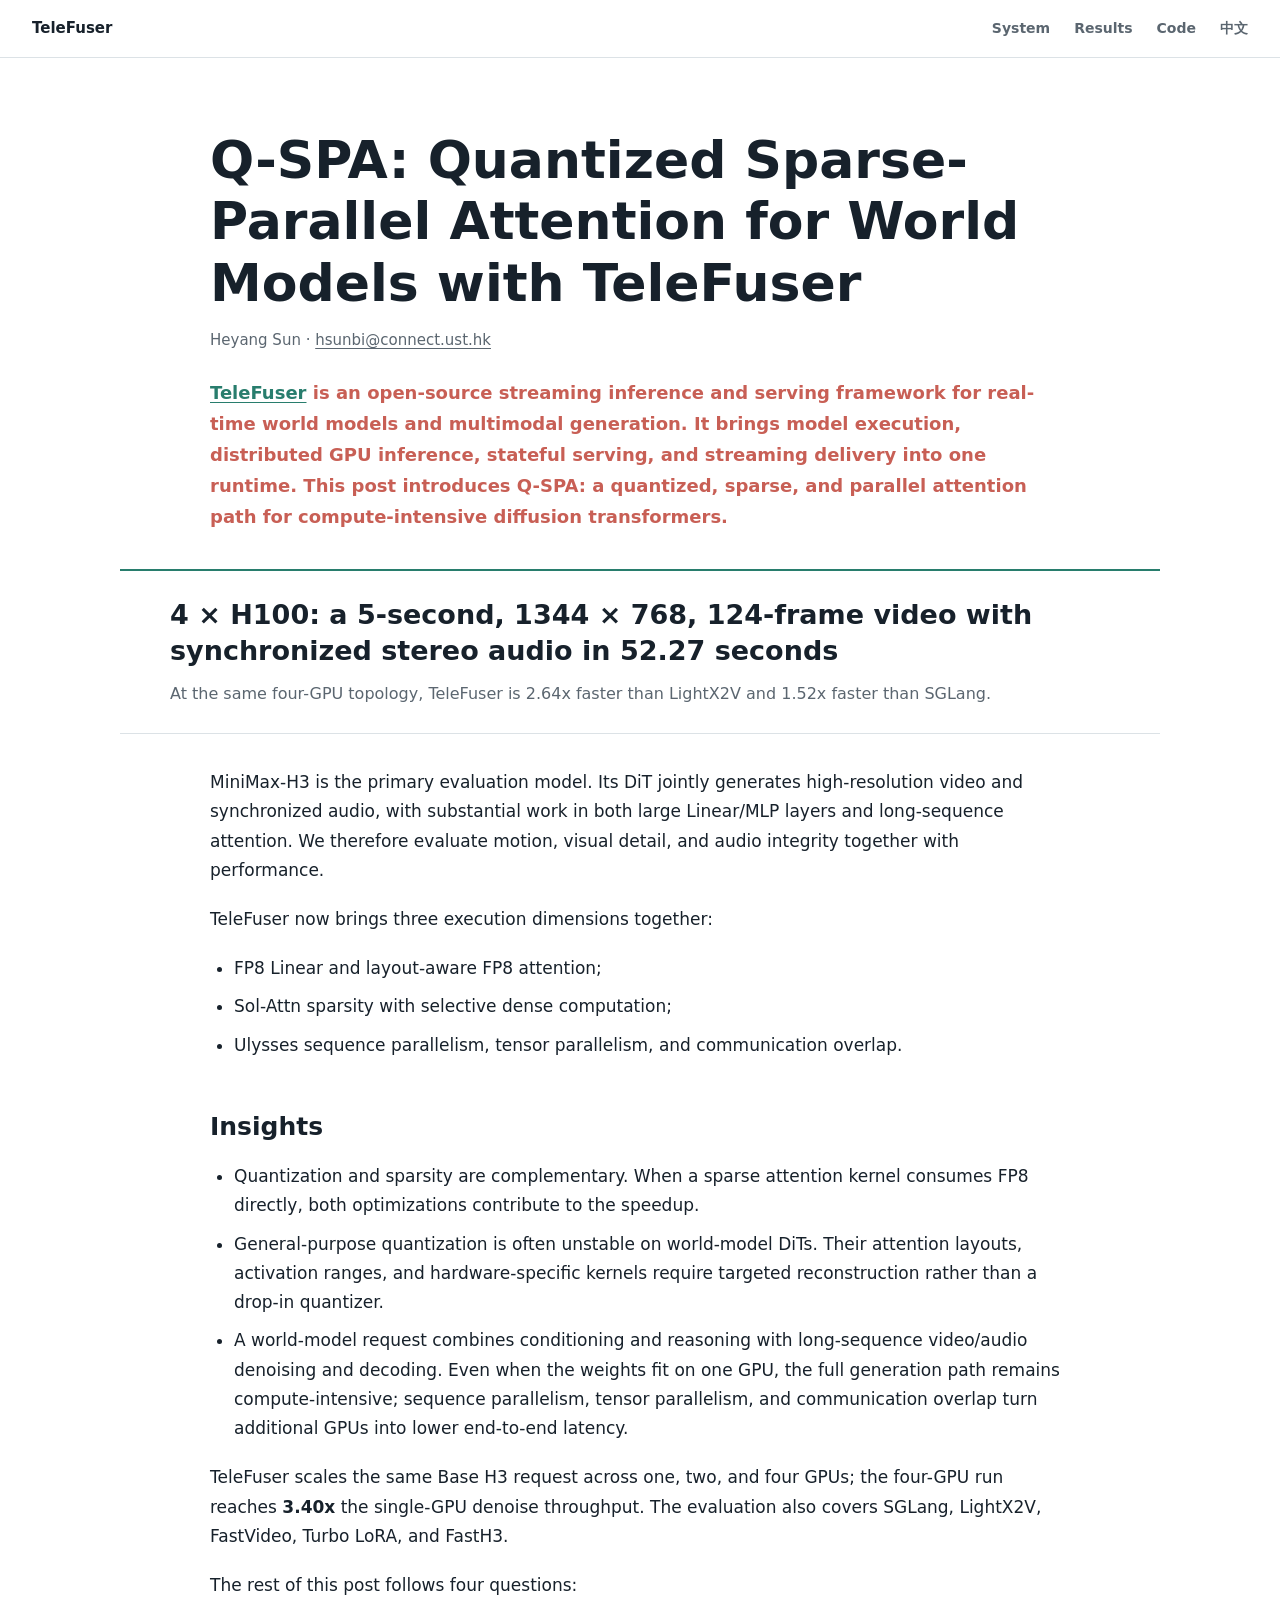
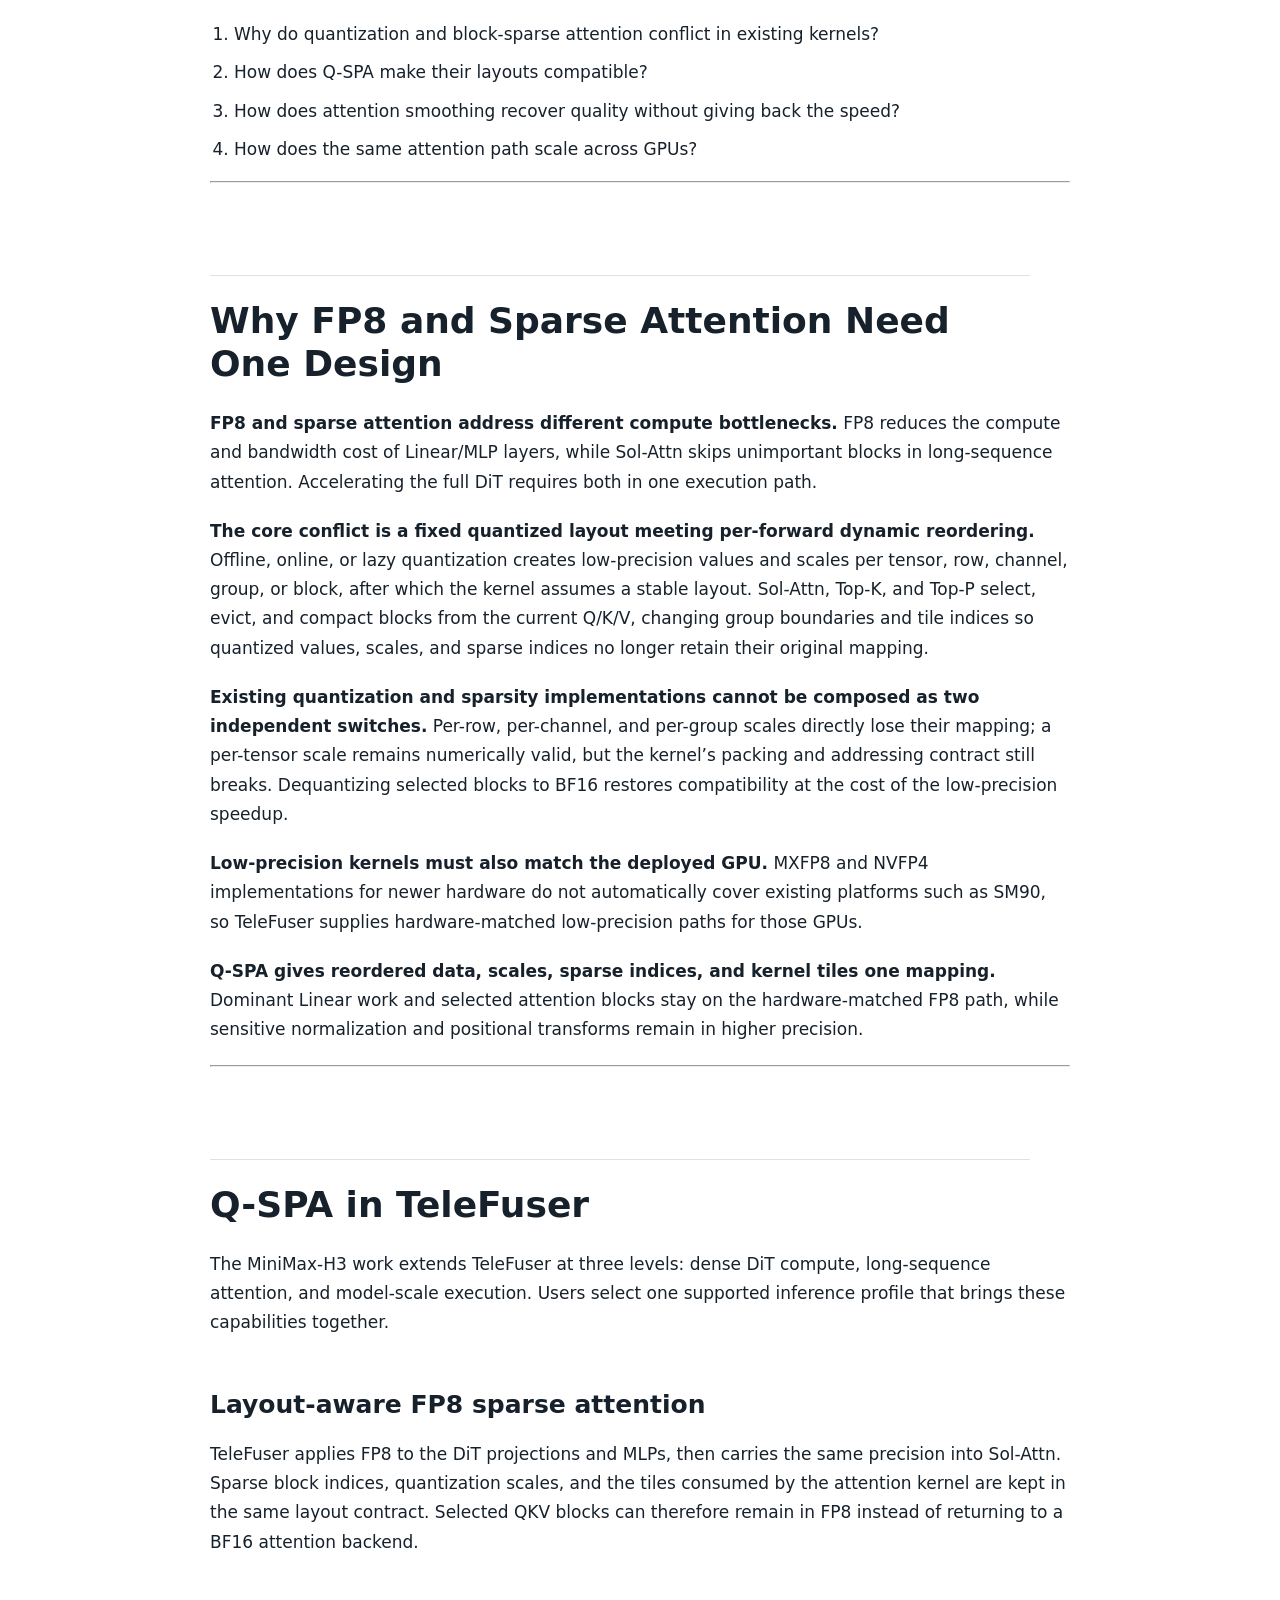
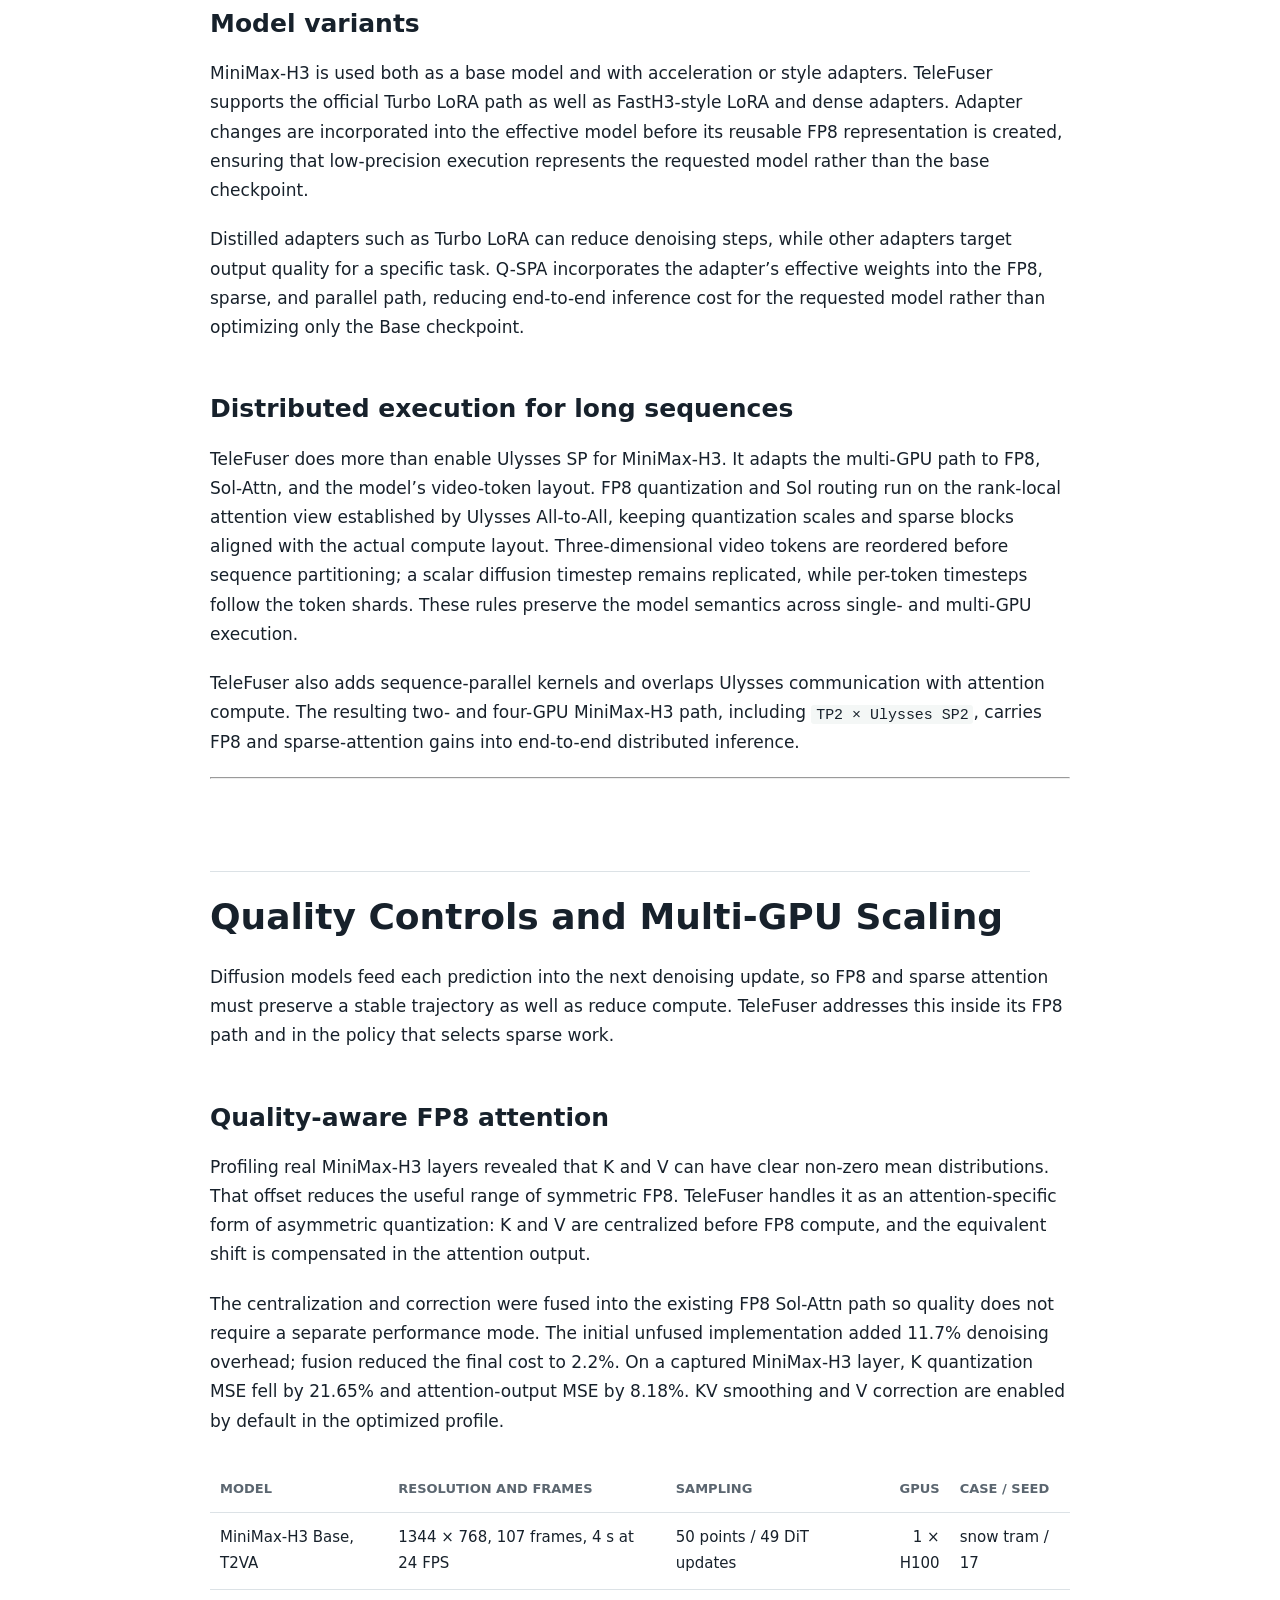
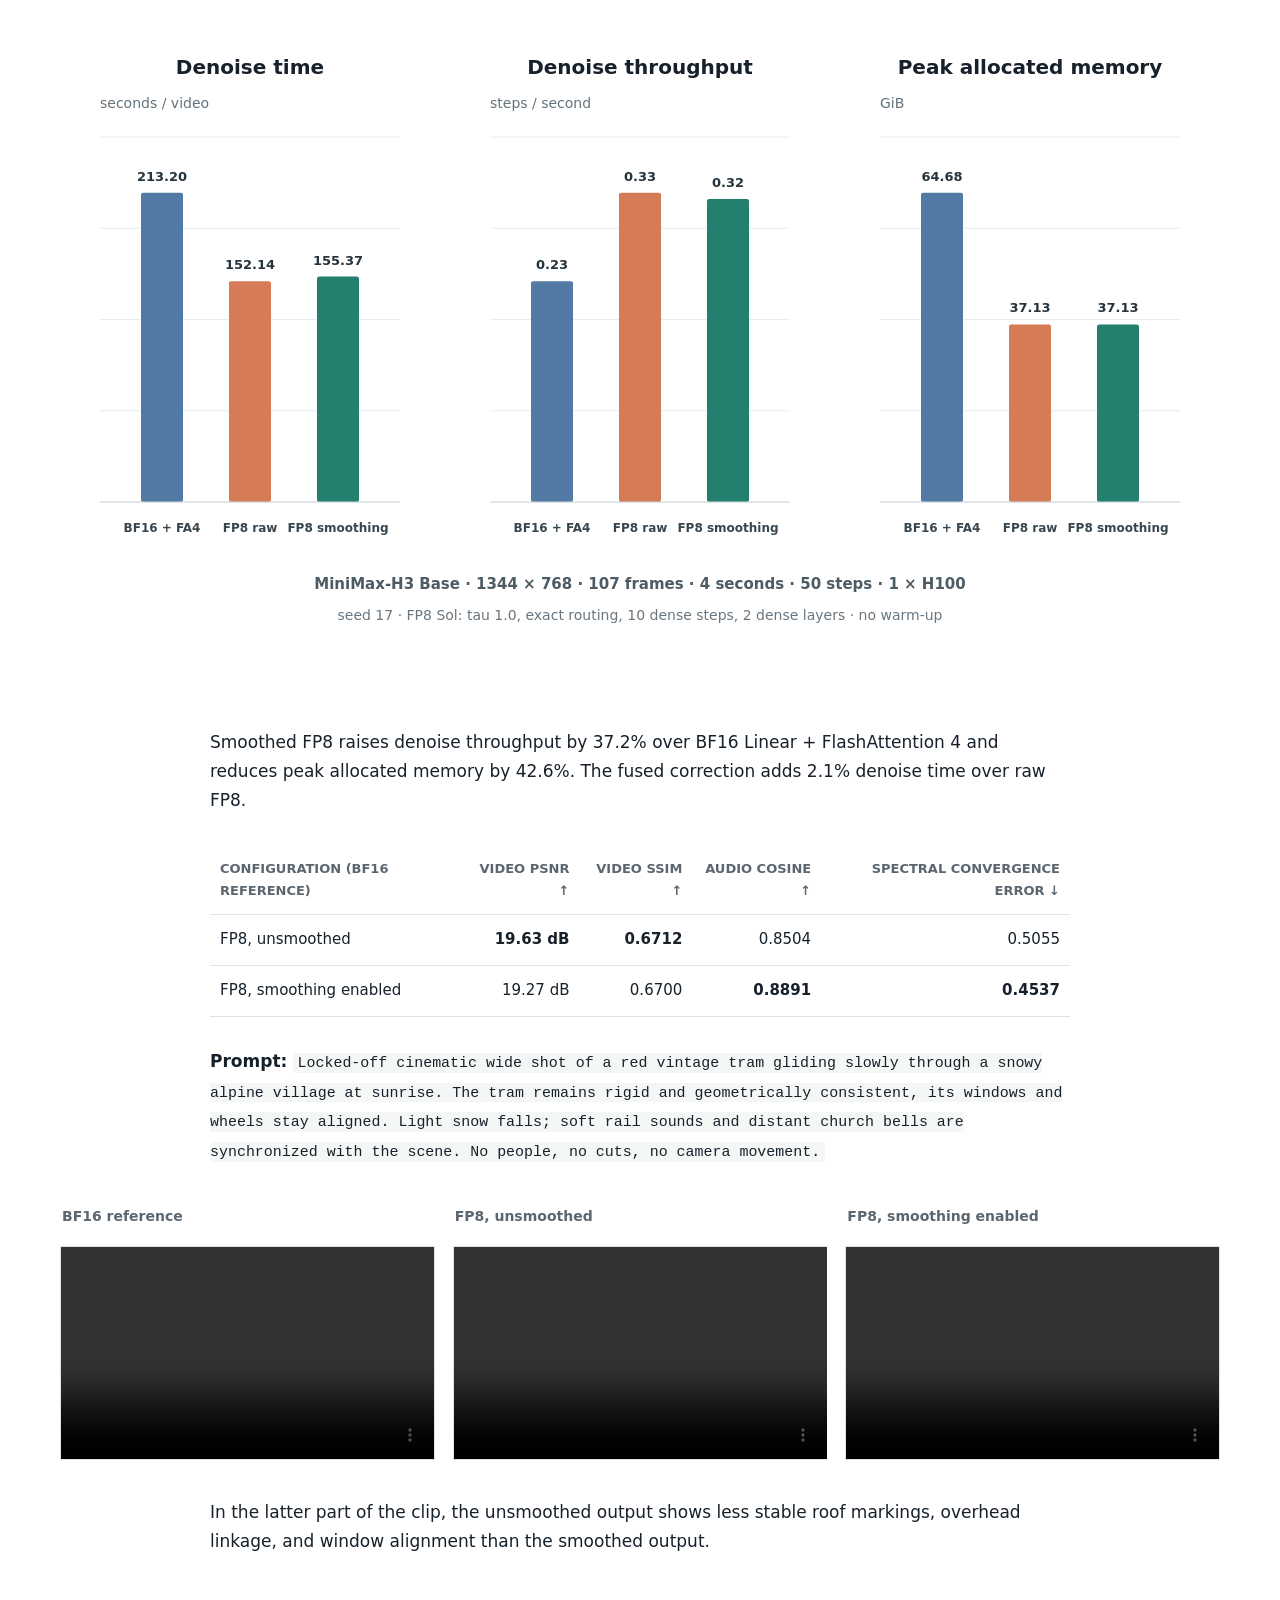
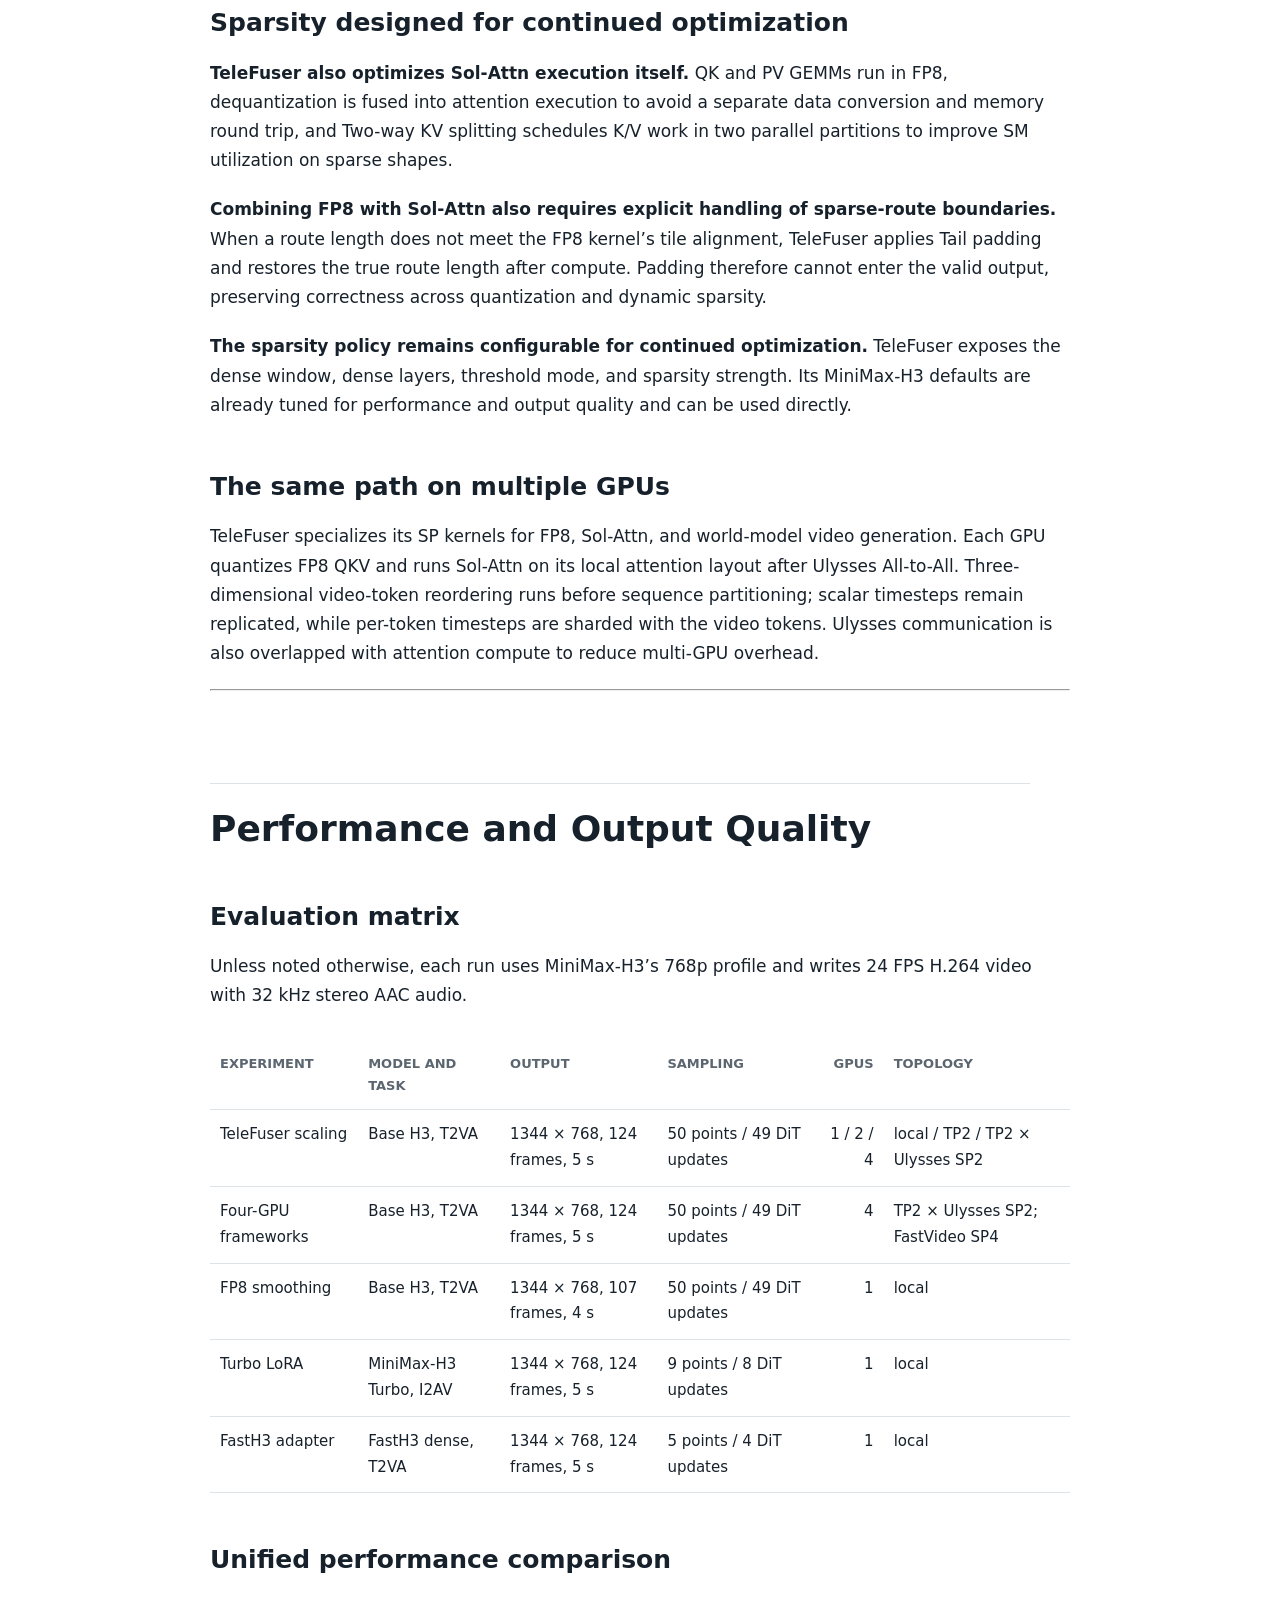
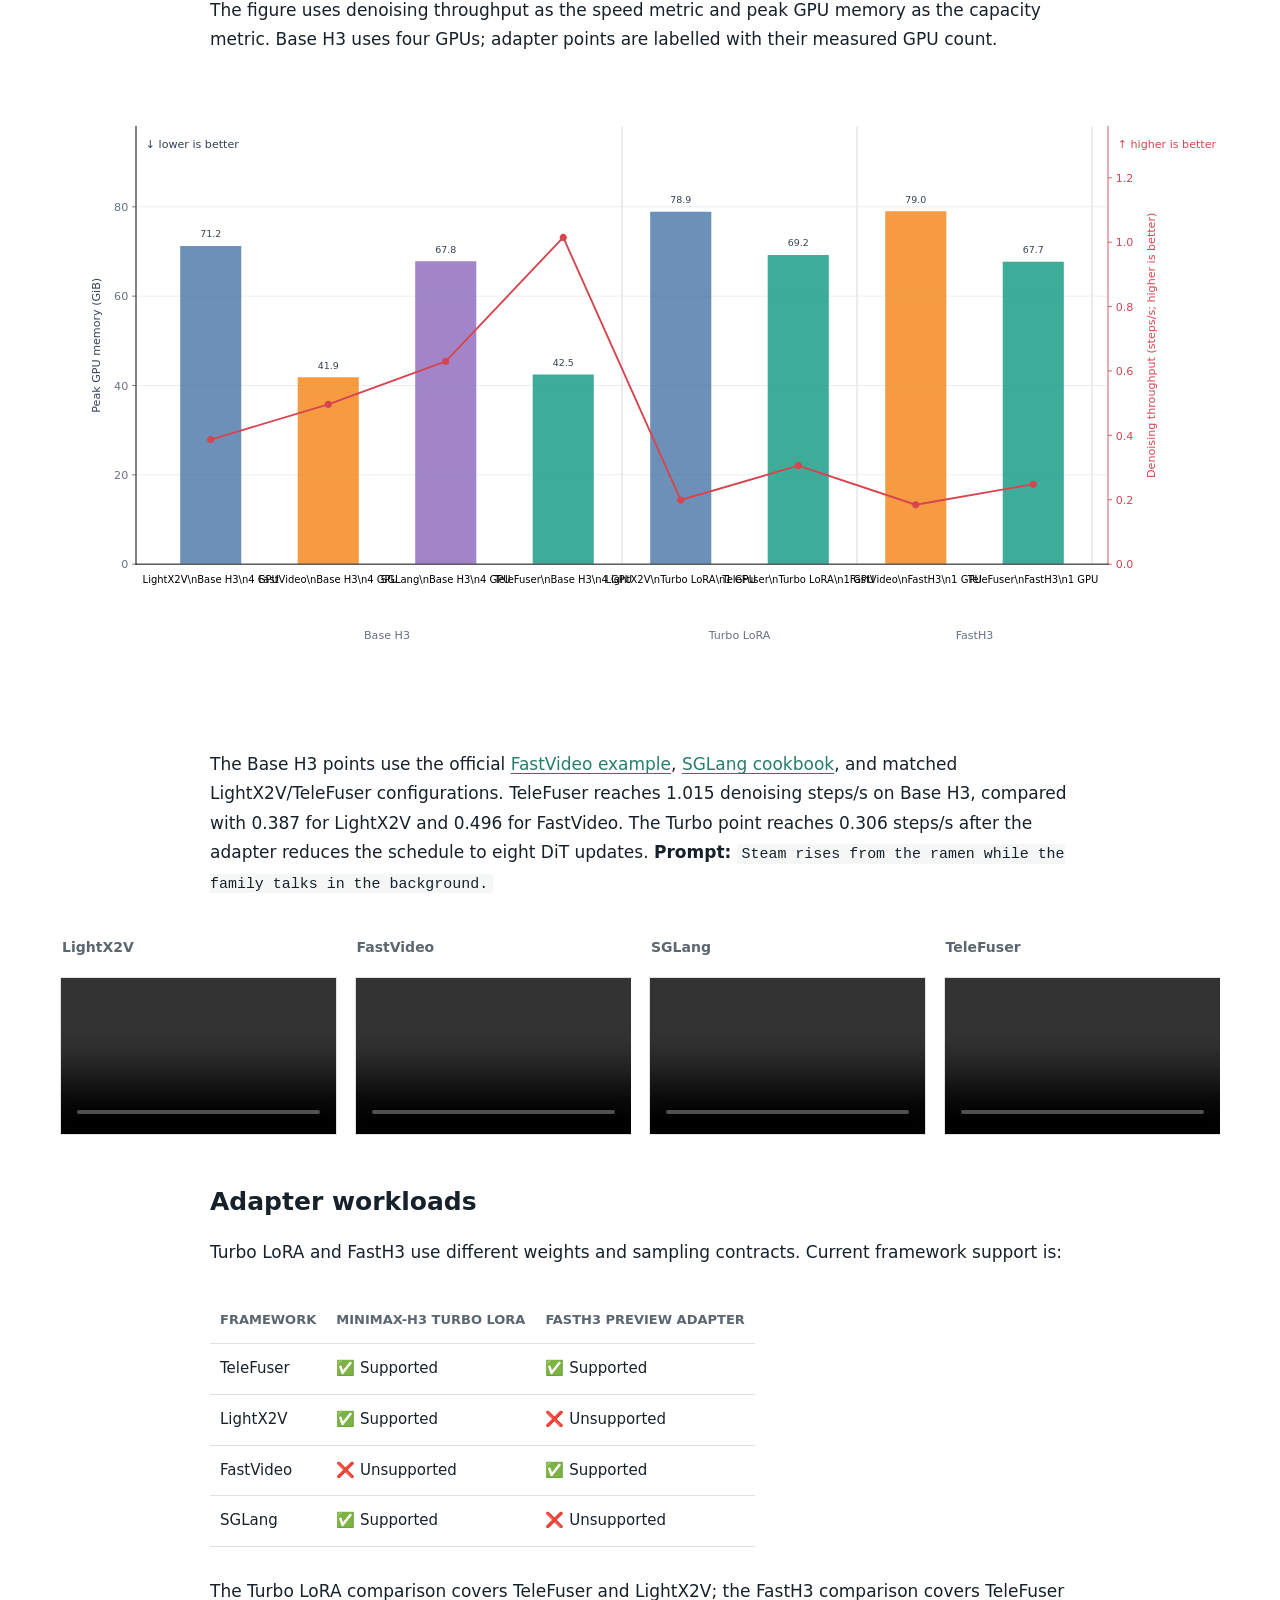
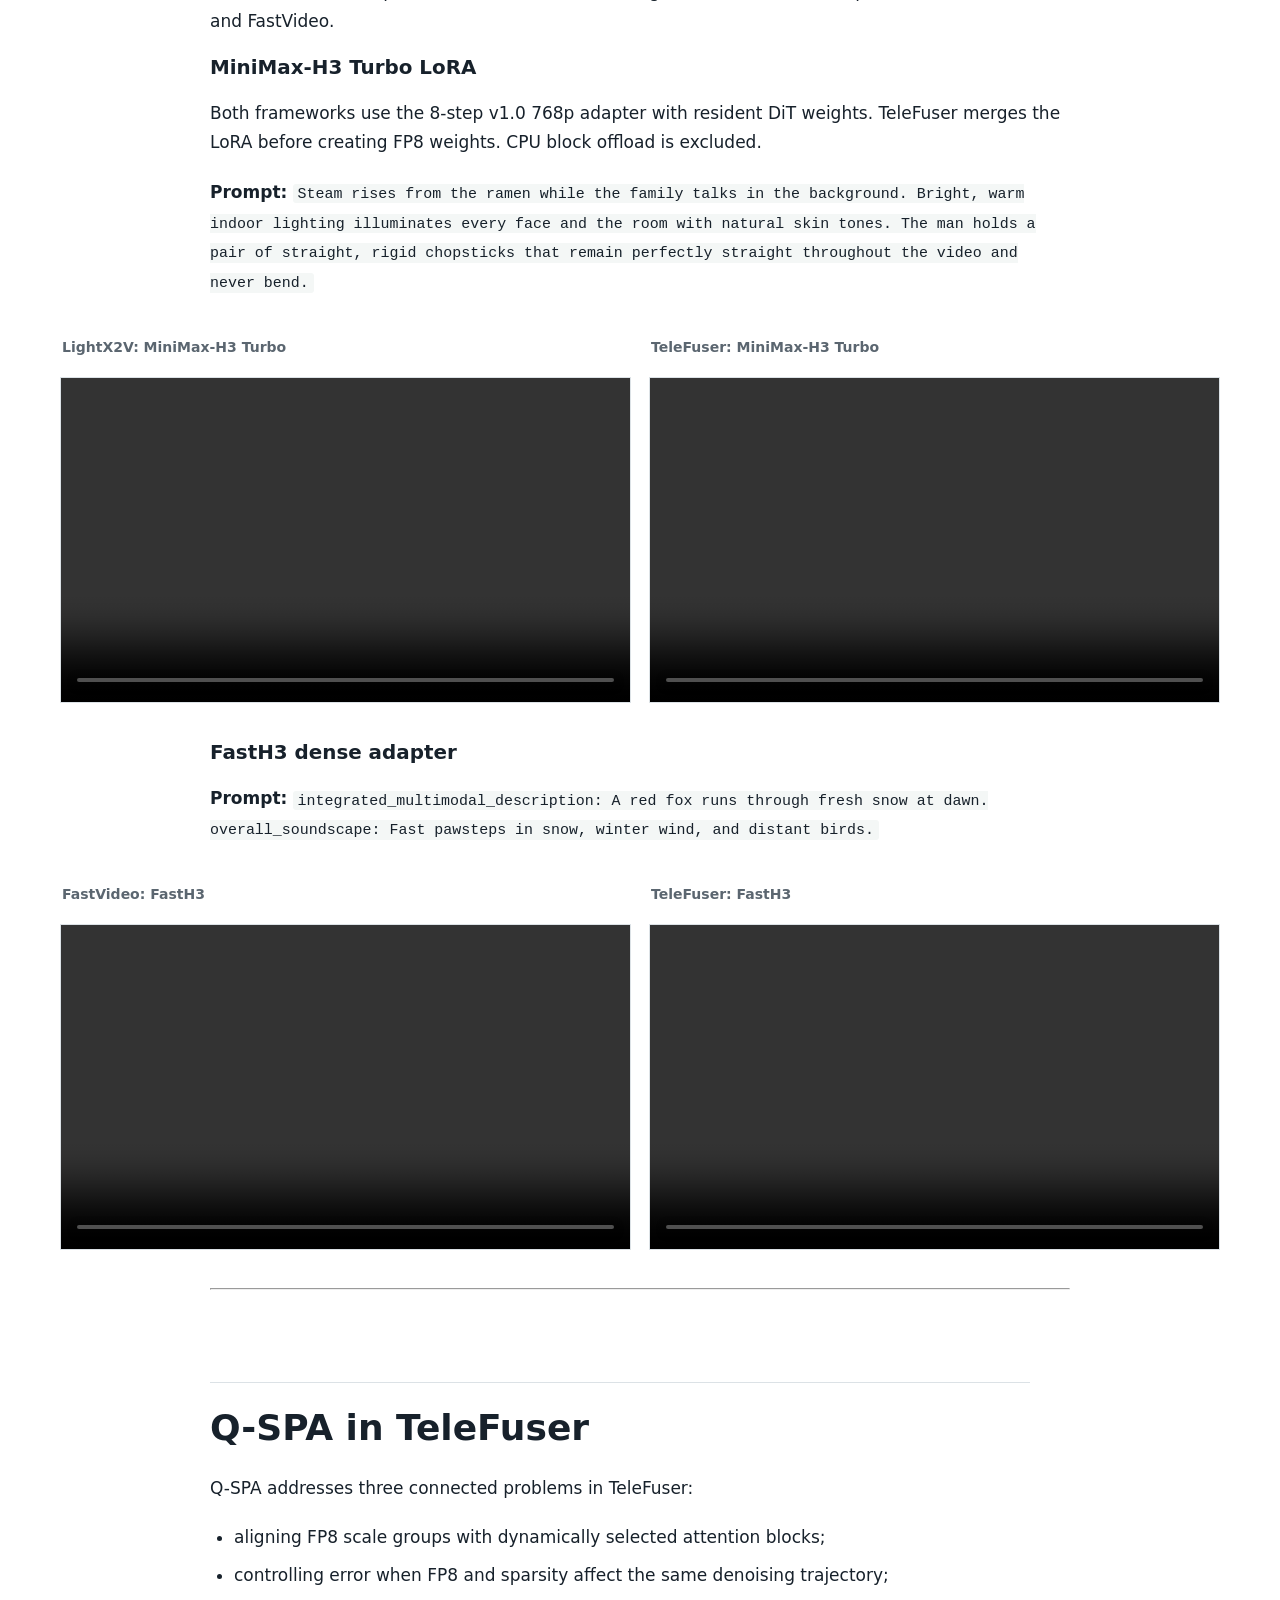
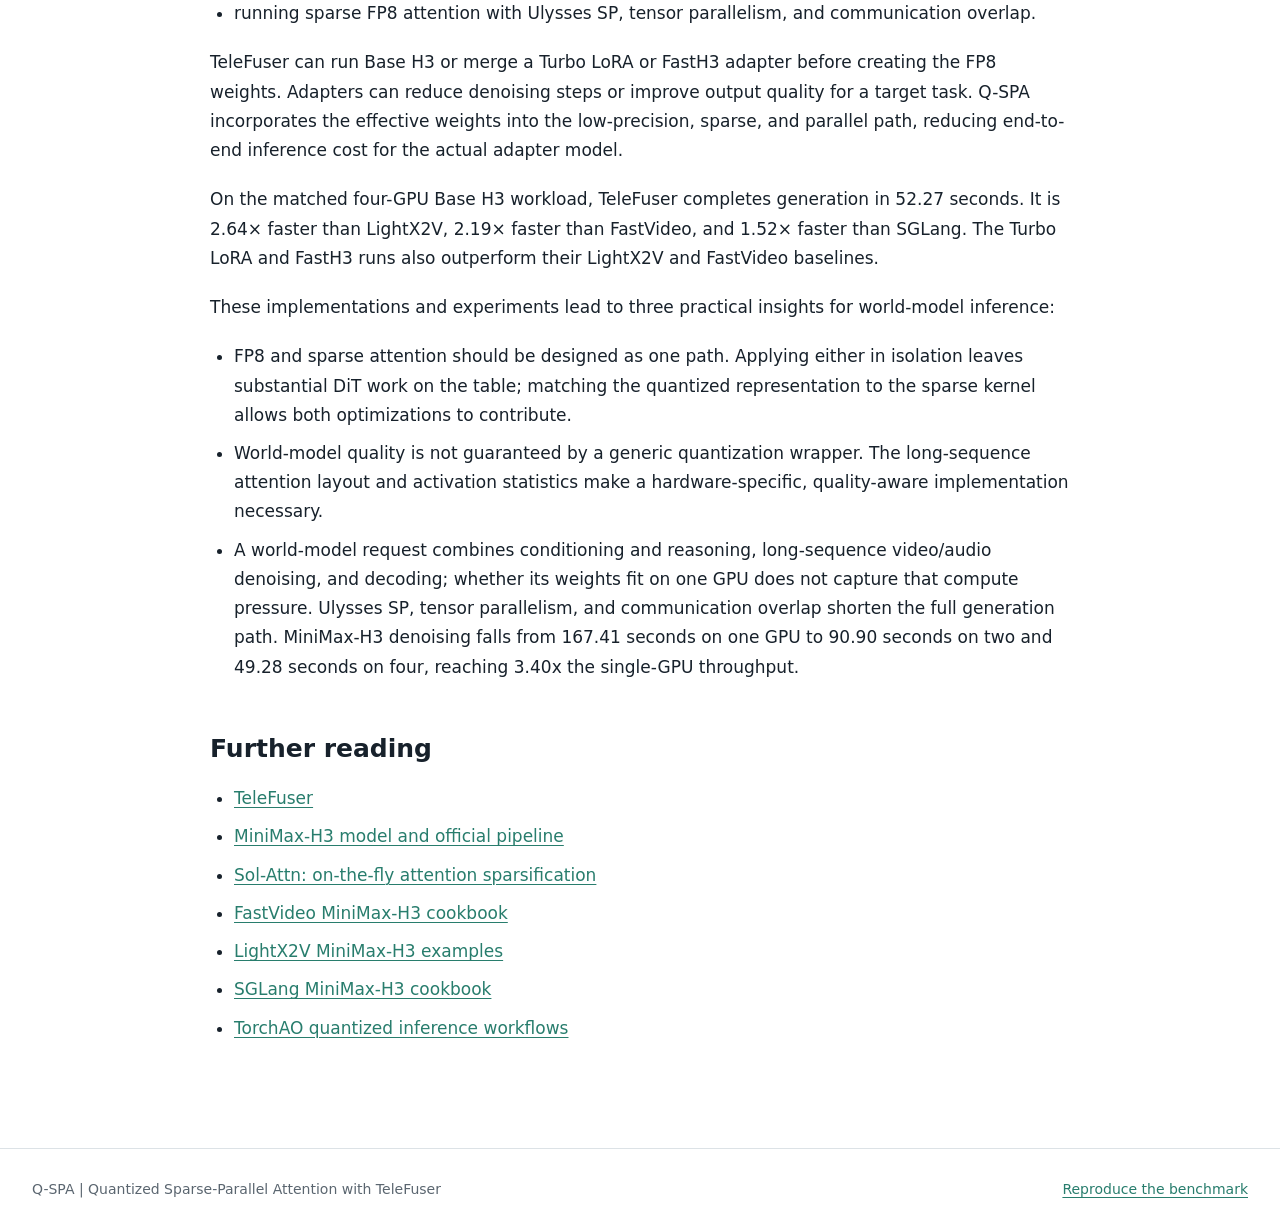
==== site/index.html @ 250a57ae "Clarify consolidated benchmark labels" ====
<!doctype html>
<html lang="en">
<head>
  <meta charset="utf-8">
  <meta name="viewport" content="width=device-width, initial-scale=1">
  <meta name="description" content="Q-SPA co-designs quality-aware FP8, dynamic block sparsity, and distributed attention for world models with TeleFuser.">
  <meta name="author" content="Heyang Sun">
  <title>Q-SPA: Quantized Sparse-Parallel Attention for World Models with TeleFuser</title>
  <link rel="stylesheet" href="styles.css">
</head>
<body>
  <header class="topbar">
    <a class="brand" href="../README.md">TeleFuser</a>
    <nav aria-label="Article links">
      <a href="#q-spa-system">System</a>
      <a href="#results">Results</a>
      <a href="https://github.com/Tele-AI/TeleFuser">Code</a>
      <a href="index.zh.html">中文</a>
    </nav>
  </header>
  <main>
    <article><h1 id="q-spa-quantized-sparse-parallel-attention-for-world-models-with-telefuser">Q-SPA: Quantized Sparse-Parallel Attention for World Models with TeleFuser</h1>
<div class="byline">Heyang Sun · <a href="mailto:hsunbi@connect.ust.hk">hsunbi@connect.ust.hk</a></div>

<p><a href="https://github.com/Tele-AI/TeleFuser">TeleFuser</a> is an open-source streaming
inference and serving framework for real-time world models and multimodal
generation. It brings model execution, distributed GPU inference, stateful
serving, and streaming delivery into one runtime. This post introduces Q-SPA:
a quantized, sparse, and parallel attention path for compute-intensive
diffusion transformers.</p>
<div class="hero-result">
  <strong>4 × H100: a 5-second, 1344 × 768, 124-frame video with synchronized stereo audio in 52.27 seconds</strong>
  <span>At the same four-GPU topology, TeleFuser is 2.64x faster than LightX2V and 1.52x faster than SGLang.</span>
</div>

<p>MiniMax-H3 is the primary evaluation model. Its DiT jointly generates
high-resolution video and synchronized audio, with substantial work in both
large Linear/MLP layers and long-sequence attention. We therefore evaluate
motion, visual detail, and audio integrity together with performance.</p>
<p>TeleFuser now brings three execution dimensions together:</p>
<ul>
<li>FP8 Linear and layout-aware FP8 attention;</li>
<li>Sol-Attn sparsity with selective dense computation;</li>
<li>Ulysses sequence parallelism, tensor parallelism, and communication overlap.</li>
</ul>
<h2 id="insights">Insights</h2>
<ul>
<li>Quantization and sparsity are complementary. When a sparse attention kernel
  consumes FP8 directly, both optimizations contribute to the speedup.</li>
<li>General-purpose quantization is often unstable on world-model DiTs. Their
  attention layouts, activation ranges, and hardware-specific kernels require
  targeted reconstruction rather than a drop-in quantizer.</li>
<li>A world-model request combines conditioning and reasoning with long-sequence
  video/audio denoising and decoding. Even when the weights fit on one GPU,
  the full generation path remains compute-intensive; sequence parallelism,
  tensor parallelism, and communication overlap turn additional GPUs into
  lower end-to-end latency.</li>
</ul>
<p>TeleFuser scales the same Base H3 request across one, two, and four GPUs; the
four-GPU run reaches <strong>3.40x</strong> the single-GPU denoise throughput. The evaluation
also covers SGLang, LightX2V, FastVideo, Turbo LoRA, and FastH3.</p>
<p>The rest of this post follows four questions:</p>
<ol>
<li>Why do quantization and block-sparse attention conflict in existing kernels?</li>
<li>How does Q-SPA make their layouts compatible?</li>
<li>How does attention smoothing recover quality without giving back the speed?</li>
<li>How does the same attention path scale across GPUs?</li>
</ol>
<hr>
<h1 id="why-fp8-and-sparse-attention-need-one-design">Why FP8 and Sparse Attention Need One Design</h1>
<p><strong>FP8 and sparse attention address different compute bottlenecks.</strong> FP8 reduces
the compute and bandwidth cost of Linear/MLP layers, while Sol-Attn skips
unimportant blocks in long-sequence attention. Accelerating the full DiT
requires both in one execution path.</p>
<p><strong>The core conflict is a fixed quantized layout meeting per-forward dynamic
reordering.</strong> Offline, online, or lazy quantization creates low-precision values
and scales per tensor, row, channel, group, or block, after which the kernel
assumes a stable layout. Sol-Attn, Top-K, and Top-P select, evict, and compact
blocks from the current Q/K/V, changing group boundaries and tile indices so
quantized values, scales, and sparse indices no longer retain their original
mapping.</p>
<p><strong>Existing quantization and sparsity implementations cannot be composed as two
independent switches.</strong> Per-row, per-channel, and per-group scales directly lose
their mapping; a per-tensor scale remains numerically valid, but the kernel&rsquo;s
packing and addressing contract still breaks. Dequantizing selected blocks to
BF16 restores compatibility at the cost of the low-precision speedup.</p>
<p><strong>Low-precision kernels must also match the deployed GPU.</strong> MXFP8 and NVFP4
implementations for newer hardware do not automatically cover existing
platforms such as SM90, so TeleFuser supplies hardware-matched low-precision
paths for those GPUs.</p>
<p><strong>Q-SPA gives reordered data, scales, sparse indices, and kernel tiles one
mapping.</strong> Dominant Linear work and selected attention blocks stay on the
hardware-matched FP8 path, while sensitive normalization and positional
transforms remain in higher precision.</p>
<hr>
<h1 id="q-spa-system">Q-SPA in TeleFuser</h1>
<p>The MiniMax-H3 work extends TeleFuser at three levels: dense DiT compute,
long-sequence attention, and model-scale execution. Users select one supported
inference profile that brings these capabilities together.</p>
<h2 id="layout-aware-fp8-sparse-attention">Layout-aware FP8 sparse attention</h2>
<p>TeleFuser applies FP8 to the DiT projections and MLPs, then carries the same
precision into Sol-Attn. Sparse block indices, quantization scales, and the
tiles consumed by the attention kernel are kept in the same layout contract.
Selected QKV blocks can therefore remain in FP8 instead of returning to a BF16
attention backend.</p>
<h2 id="model-variants">Model variants</h2>
<p>MiniMax-H3 is used both as a base model and with acceleration or style adapters.
TeleFuser supports the official Turbo LoRA path as well as FastH3-style LoRA
and dense adapters. Adapter changes are incorporated into the effective model
before its reusable FP8 representation is created, ensuring that low-precision
execution represents the requested model rather than the base checkpoint.</p>
<p>Distilled adapters such as Turbo LoRA can reduce denoising steps, while other
adapters target output quality for a specific task. Q-SPA incorporates the
adapter&rsquo;s effective weights into the FP8, sparse, and parallel path, reducing
end-to-end inference cost for the requested model rather than optimizing only
the Base checkpoint.</p>
<h2 id="distributed-execution-for-long-sequences">Distributed execution for long sequences</h2>
<p>TeleFuser does more than enable Ulysses SP for MiniMax-H3. It adapts the
multi-GPU path to FP8, Sol-Attn, and the model&rsquo;s video-token layout. FP8
quantization and Sol routing run on the rank-local attention view established
by Ulysses All-to-All, keeping quantization scales and sparse blocks aligned
with the actual compute layout. Three-dimensional video tokens are reordered
before sequence partitioning; a scalar diffusion timestep remains replicated,
while per-token timesteps follow the token shards. These rules preserve the
model semantics across single- and multi-GPU execution.</p>
<p>TeleFuser also adds sequence-parallel kernels and overlaps Ulysses communication
with attention compute. The resulting two- and four-GPU MiniMax-H3 path,
including <code>TP2 × Ulysses SP2</code>, carries FP8 and sparse-attention gains into
end-to-end distributed inference.</p>
<hr>
<h1 id="quality-controls-and-multi-gpu-scaling">Quality Controls and Multi-GPU Scaling</h1>
<p>Diffusion models feed each prediction into the next denoising update, so FP8
and sparse attention must preserve a stable trajectory as well as reduce
compute. TeleFuser addresses this inside its FP8 path and in the policy that
selects sparse work.</p>
<h2 id="quality-aware-fp8-attention">Quality-aware FP8 attention</h2>
<p>Profiling real MiniMax-H3 layers revealed that K and V can have clear non-zero
mean distributions. That offset reduces the useful range of symmetric FP8.
TeleFuser handles it as an attention-specific form of asymmetric quantization:
K and V are centralized before FP8 compute, and the equivalent shift is
compensated in the attention output.</p>
<p>The centralization and correction were fused into the existing FP8 Sol-Attn
path so quality does not require a separate performance mode. The initial
unfused implementation added 11.7% denoising overhead; fusion reduced the final
cost to 2.2%. On a captured MiniMax-H3 layer, K quantization MSE fell by 21.65%
and attention-output MSE by 8.18%. KV smoothing and V correction are enabled by
default in the optimized profile.</p>
<table>
<thead>
<tr>
<th>Model</th>
<th>Resolution and frames</th>
<th>Sampling</th>
<th style="text-align: right;">GPUs</th>
<th>Case / seed</th>
</tr>
</thead>
<tbody>
<tr>
<td>MiniMax-H3 Base, T2VA</td>
<td>1344 × 768, 107 frames, 4 s at 24 FPS</td>
<td>50 points / 49 DiT updates</td>
<td style="text-align: right;">1 × H100</td>
<td>snow tram / 17</td>
</tr>
</tbody>
</table>
<p><img alt="MiniMax-H3 FP8 smoothing performance on one GPU" src="../sections/03-quality-and-scale/assets/smoothing-performance.svg"></p>
<p>Smoothed FP8 raises denoise throughput by 37.2% over BF16 Linear +
FlashAttention 4 and reduces peak allocated memory by 42.6%. The fused
correction adds 2.1% denoise time over raw FP8.</p>
<table>
<thead>
<tr>
<th>Configuration (BF16 reference)</th>
<th style="text-align: right;">Video PSNR ↑</th>
<th style="text-align: right;">Video SSIM ↑</th>
<th style="text-align: right;">Audio cosine ↑</th>
<th style="text-align: right;">Spectral convergence error ↓</th>
</tr>
</thead>
<tbody>
<tr>
<td>FP8, unsmoothed</td>
<td style="text-align: right;"><strong>19.63 dB</strong></td>
<td style="text-align: right;"><strong>0.6712</strong></td>
<td style="text-align: right;">0.8504</td>
<td style="text-align: right;">0.5055</td>
</tr>
<tr>
<td>FP8, smoothing enabled</td>
<td style="text-align: right;">19.27 dB</td>
<td style="text-align: right;">0.6700</td>
<td style="text-align: right;"><strong>0.8891</strong></td>
<td style="text-align: right;"><strong>0.4537</strong></td>
</tr>
</tbody>
</table>
<p><strong>Prompt:</strong> <code>Locked-off cinematic wide shot of a red vintage tram gliding slowly through a snowy alpine village at sunrise. The tram remains rigid and geometrically consistent, its windows and wheels stay aligned. Light snow falls; soft rail sounds and distant church bells are synchronized with the scene. No people, no cuts, no camera movement.</code></p>
<div class="video-grid video-grid-three" data-sync-group="smoothing">
  <figure>
    <figcaption>BF16 reference</figcaption>
    <video controls playsinline preload="metadata" src="../sections/03-quality-and-scale/assets/bf16-fa4.mp4" data-result-slot="bf16-quality"></video>
  </figure>
  <figure>
    <figcaption>FP8, unsmoothed</figcaption>
    <video controls playsinline preload="metadata" src="../sections/03-quality-and-scale/assets/fp8-sol-unsmoothed.mp4" data-result-slot="fp8-unsmoothed"></video>
  </figure>
  <figure>
    <figcaption>FP8, smoothing enabled</figcaption>
    <video controls playsinline preload="metadata" src="../sections/03-quality-and-scale/assets/fp8-sol-smoothed.mp4" data-result-slot="fp8-smoothed"></video>
  </figure>
</div>

<p>In the latter part of the clip, the unsmoothed output shows less stable roof
markings, overhead linkage, and window alignment than the smoothed output.</p>
<h2 id="sparsity-designed-for-continued-optimization">Sparsity designed for continued optimization</h2>
<p><strong>TeleFuser also optimizes Sol-Attn execution itself.</strong> QK and PV GEMMs run in
FP8, dequantization is fused into attention execution to avoid a separate data
conversion and memory round trip, and Two-way KV splitting schedules K/V work
in two parallel partitions to improve SM utilization on sparse shapes.</p>
<p><strong>Combining FP8 with Sol-Attn also requires explicit handling of sparse-route
boundaries.</strong> When a route length does not meet the FP8 kernel&rsquo;s tile alignment,
TeleFuser applies Tail padding and restores the true route length after compute.
Padding therefore cannot enter the valid output, preserving correctness across
quantization and dynamic sparsity.</p>
<p><strong>The sparsity policy remains configurable for continued optimization.</strong>
TeleFuser exposes the dense window, dense layers, threshold mode, and sparsity
strength. Its MiniMax-H3 defaults are already tuned for performance and output
quality and can be used directly.</p>
<h2 id="the-same-path-on-multiple-gpus">The same path on multiple GPUs</h2>
<p>TeleFuser specializes its SP kernels for FP8, Sol-Attn, and world-model video
generation. Each GPU quantizes FP8 QKV and runs Sol-Attn on its local attention
layout after Ulysses All-to-All. Three-dimensional video-token reordering runs
before sequence partitioning; scalar timesteps remain replicated, while
per-token timesteps are sharded with the video tokens. Ulysses communication is
also overlapped with attention compute to reduce multi-GPU overhead.</p>
<hr>
<h1 id="results">Performance and Output Quality</h1>
<h2 id="evaluation-matrix">Evaluation matrix</h2>
<p>Unless noted otherwise, each run uses MiniMax-H3&rsquo;s 768p profile and writes 24 FPS H.264 video with 32 kHz stereo AAC audio.</p>
<table>
<thead>
<tr>
<th>Experiment</th>
<th>Model and task</th>
<th>Output</th>
<th>Sampling</th>
<th style="text-align: right;">GPUs</th>
<th>Topology</th>
</tr>
</thead>
<tbody>
<tr>
<td>TeleFuser scaling</td>
<td>Base H3, T2VA</td>
<td>1344 × 768, 124 frames, 5 s</td>
<td>50 points / 49 DiT updates</td>
<td style="text-align: right;">1 / 2 / 4</td>
<td>local / TP2 / TP2 × Ulysses SP2</td>
</tr>
<tr>
<td>Four-GPU frameworks</td>
<td>Base H3, T2VA</td>
<td>1344 × 768, 124 frames, 5 s</td>
<td>50 points / 49 DiT updates</td>
<td style="text-align: right;">4</td>
<td>TP2 × Ulysses SP2; FastVideo SP4</td>
</tr>
<tr>
<td>FP8 smoothing</td>
<td>Base H3, T2VA</td>
<td>1344 × 768, 107 frames, 4 s</td>
<td>50 points / 49 DiT updates</td>
<td style="text-align: right;">1</td>
<td>local</td>
</tr>
<tr>
<td>Turbo LoRA</td>
<td>MiniMax-H3 Turbo, I2AV</td>
<td>1344 × 768, 124 frames, 5 s</td>
<td>9 points / 8 DiT updates</td>
<td style="text-align: right;">1</td>
<td>local</td>
</tr>
<tr>
<td>FastH3 adapter</td>
<td>FastH3 dense, T2VA</td>
<td>1344 × 768, 124 frames, 5 s</td>
<td>5 points / 4 DiT updates</td>
<td style="text-align: right;">1</td>
<td>local</td>
</tr>
</tbody>
</table>
<h2 id="unified-performance-comparison">Unified performance comparison</h2>
<p>The figure uses denoising throughput as the speed metric and peak GPU memory as the capacity metric. Base H3 uses four GPUs; adapter points are labelled with their measured GPU count.</p>
<p><img alt="MiniMax-H3 Base and adapter performance comparison" src="../sections/04-evaluation/assets/all-workloads-performance.svg"></p>
<p>The Base H3 points use the official <a href="https://github.com/hao-ai-lab/FastVideo/blob/main/examples/inference/basic/basic_minimax_h3_t2v.py">FastVideo example</a>, <a href="https://github.com/sgl-project/sglang/blob/main/docs/cookbook/diffusion/MiniMax/MiniMax-H3.mdx">SGLang cookbook</a>, and matched LightX2V/TeleFuser configurations. TeleFuser reaches 1.015 denoising steps/s on Base H3, compared with 0.387 for LightX2V and 0.496 for FastVideo. The Turbo point reaches 0.306 steps/s after the adapter reduces the schedule to eight DiT updates.
<strong>Prompt:</strong> <code>Steam rises from the ramen while the family talks in the background.</code></p>
<div class="video-grid video-grid-four" data-sync-group="base-h3">
  <figure>
    <figcaption>LightX2V</figcaption>
    <video controls playsinline preload="metadata" src="../sections/04-evaluation/assets/lightx2v-base-h3.mp4" data-result-slot="lightx2v-base-h3"></video>
  </figure>
  <figure>
    <figcaption>FastVideo</figcaption>
    <video controls playsinline preload="metadata" src="../sections/04-evaluation/assets/fastvideo-base-h3.mp4" data-result-slot="fastvideo-base-h3"></video>
  </figure>
  <figure>
    <figcaption>SGLang</figcaption>
    <video controls playsinline preload="metadata" src="../sections/04-evaluation/assets/sglang-base-h3.mp4" data-result-slot="sglang-base-h3"></video>
  </figure>
  <figure>
    <figcaption>TeleFuser</figcaption>
    <video controls playsinline preload="metadata" src="../sections/04-evaluation/assets/telefuser-base-h3.mp4" data-result-slot="telefuser-base-h3"></video>
  </figure>
</div>

<h2 id="adapter-workloads">Adapter workloads</h2>
<p>Turbo LoRA and FastH3 use different weights and sampling contracts. Current framework support is:</p>
<table>
<thead>
<tr>
<th>Framework</th>
<th>MiniMax-H3 Turbo LoRA</th>
<th>FastH3 Preview adapter</th>
</tr>
</thead>
<tbody>
<tr>
<td>TeleFuser</td>
<td>✅ Supported</td>
<td>✅ Supported</td>
</tr>
<tr>
<td>LightX2V</td>
<td>✅ Supported</td>
<td>❌ Unsupported</td>
</tr>
<tr>
<td>FastVideo</td>
<td>❌ Unsupported</td>
<td>✅ Supported</td>
</tr>
<tr>
<td>SGLang</td>
<td>✅ Supported</td>
<td>❌ Unsupported</td>
</tr>
</tbody>
</table>
<p>The Turbo LoRA comparison covers TeleFuser and LightX2V; the FastH3 comparison covers TeleFuser and FastVideo.</p>
<h3 id="minimax-h3-turbo-lora">MiniMax-H3 Turbo LoRA</h3>
<p>Both frameworks use the 8-step v1.0 768p adapter with resident DiT weights. TeleFuser merges the LoRA before creating FP8 weights. CPU block offload is excluded.</p>
<p><strong>Prompt:</strong> <code>Steam rises from the ramen while the family talks in the background. Bright, warm indoor lighting illuminates every face and the room with natural skin tones. The man holds a pair of straight, rigid chopsticks that remain perfectly straight throughout the video and never bend.</code></p>
<div class="video-grid video-grid-two" data-sync-group="turbo">
  <figure>
    <figcaption>LightX2V: MiniMax-H3 Turbo</figcaption>
    <video controls playsinline preload="metadata" src="../sections/04-evaluation/assets/turbo-lightx2v.mp4" data-result-slot="turbo-lightx2v"></video>
  </figure>
  <figure>
    <figcaption>TeleFuser: MiniMax-H3 Turbo</figcaption>
    <video controls playsinline preload="metadata" src="../sections/04-evaluation/assets/turbo-telefuser.mp4" data-result-slot="turbo-telefuser"></video>
  </figure>
</div>

<h3 id="fasth3-dense-adapter">FastH3 dense adapter</h3>
<p><strong>Prompt:</strong> <code>integrated_multimodal_description: A red fox runs through fresh snow at dawn. overall_soundscape: Fast pawsteps in snow, winter wind, and distant birds.</code></p>
<div class="video-grid video-grid-two" data-sync-group="fasth3">
  <figure>
    <figcaption>FastVideo: FastH3</figcaption>
    <video controls playsinline preload="metadata" src="../sections/04-evaluation/assets/fastvideo-primary.mp4" data-result-slot="fastvideo-primary"></video>
  </figure>
  <figure>
    <figcaption>TeleFuser: FastH3</figcaption>
    <video controls playsinline preload="metadata" src="../sections/04-evaluation/assets/telefuser-primary.mp4" data-result-slot="telefuser-primary"></video>
  </figure>
</div>

<hr>
<h1 id="q-spa-in-telefuser">Q-SPA in TeleFuser</h1>
<p>Q-SPA addresses three connected problems in TeleFuser:</p>
<ul>
<li>aligning FP8 scale groups with dynamically selected attention blocks;</li>
<li>controlling error when FP8 and sparsity affect the same denoising trajectory;</li>
<li>running sparse FP8 attention with Ulysses SP, tensor parallelism, and
  communication overlap.</li>
</ul>
<p>TeleFuser can run Base H3 or merge a Turbo LoRA or FastH3 adapter before
creating the FP8 weights. Adapters can reduce denoising steps or improve output
quality for a target task. Q-SPA incorporates the effective weights into the
low-precision, sparse, and parallel path, reducing end-to-end inference cost
for the actual adapter model.</p>
<p>On the matched four-GPU Base H3 workload, TeleFuser completes generation in
52.27 seconds. It is 2.64× faster than LightX2V, 2.19× faster than FastVideo,
and 1.52× faster than SGLang. The Turbo LoRA and FastH3 runs also outperform
their LightX2V and FastVideo baselines.</p>
<p>These implementations and experiments lead to three practical insights for world-model inference:</p>
<ul>
<li>FP8 and sparse attention should be designed as one path. Applying either in
  isolation leaves substantial DiT work on the table; matching the quantized
  representation to the sparse kernel allows both optimizations to contribute.</li>
<li>World-model quality is not guaranteed by a generic quantization wrapper.
  The long-sequence attention layout and activation statistics make a
  hardware-specific, quality-aware implementation necessary.</li>
<li>A world-model request combines conditioning and reasoning, long-sequence
  video/audio denoising, and decoding; whether its weights fit on one GPU does
  not capture that compute pressure. Ulysses SP, tensor parallelism, and
  communication overlap shorten the full generation path. MiniMax-H3 denoising
  falls from 167.41 seconds on one GPU to 90.90 seconds on two and 49.28 seconds
  on four, reaching 3.40x the single-GPU throughput.</li>
</ul>
<h2 id="further-reading">Further reading</h2>
<ul>
<li><a href="https://github.com/Tele-AI/TeleFuser">TeleFuser</a></li>
<li><a href="https://huggingface.co/MiniMaxAI/MiniMax-H3">MiniMax-H3 model and official pipeline</a></li>
<li><a href="https://nvlabs.github.io/Sana/Sol-Attn/">Sol-Attn: on-the-fly attention sparsification</a></li>
<li><a href="https://haoailab.com/FastVideo/cookbook/minimax-h3/">FastVideo MiniMax-H3 cookbook</a></li>
<li><a href="https://github.com/ModelTC/LightX2V/tree/main/scripts/minimax_h3">LightX2V MiniMax-H3 examples</a></li>
<li><a href="https://github.com/sgl-project/sglang/blob/main/docs/cookbook/diffusion/MiniMax/MiniMax-H3.mdx">SGLang MiniMax-H3 cookbook</a></li>
<li><a href="https://docs.pytorch.org/ao/stable/workflows/inference.html">TorchAO quantized inference workflows</a></li>
</ul></article>
  </main>
  <footer>
    <span>Q-SPA | Quantized Sparse-Parallel Attention with TeleFuser</span>
    <a href="../experiments/h100-4gpu-e2e/README.md">Reproduce the benchmark</a>
  </footer>
  <script src="video-sync.js"></script>
</body>
</html>
---- site/styles.css ----
:root {
  color-scheme: light;
  --ink: #17212b;
  --muted: #5b6670;
  --line: #dce2e6;
  --soft: #f7faf9;
  --teal: #287d6d;
  --coral: #c85f55;
  --gold: #b47d16;
  --code: #f4f7f6;
}

* {
  box-sizing: border-box;
}

html {
  scroll-behavior: smooth;
}

body {
  margin: 0;
  color: var(--ink);
  background: #ffffff;
  font-family: Inter, ui-sans-serif, system-ui, -apple-system, BlinkMacSystemFont,
    "Segoe UI", sans-serif;
  font-size: 17px;
  line-height: 1.72;
  letter-spacing: 0;
}

a {
  color: var(--teal);
  text-decoration-thickness: 1px;
  text-underline-offset: 3px;
}

.topbar {
  position: sticky;
  top: 0;
  z-index: 10;
  display: flex;
  align-items: center;
  justify-content: space-between;
  min-height: 58px;
  padding: 0 32px;
  border-bottom: 1px solid var(--line);
  background: rgba(255, 255, 255, 0.96);
  backdrop-filter: blur(10px);
}

.brand {
  color: var(--ink);
  font-size: 15px;
  font-weight: 700;
  text-decoration: none;
}

nav {
  display: flex;
  gap: 24px;
}

nav a {
  color: var(--muted);
  font-size: 14px;
  font-weight: 600;
  text-decoration: none;
}

main {
  width: min(100% - 40px, 860px);
  margin: 0 auto;
}

article {
  padding: 72px 0 88px;
}

article > p:first-of-type {
  margin-top: 16px;
  color: var(--coral);
  font-size: 18px;
  font-weight: 650;
}

.byline {
  margin: -10px 0 24px;
  color: var(--muted);
  font-size: 15px;
}

.byline a {
  color: inherit;
}

.hero-result {
  width: min(1040px, calc(100vw - 40px));
  margin: 36px 50% 34px;
  padding: 26px 0;
  border-top: 2px solid var(--teal);
  border-bottom: 1px solid var(--line);
  transform: translateX(-50%);
}

.hero-result strong,
.hero-result span {
  display: block;
  max-width: 940px;
  margin: 0 auto;
}

.hero-result strong {
  font-size: 27px;
  line-height: 1.35;
}

.hero-result span {
  margin-top: 10px;
  color: var(--muted);
  font-size: 16px;
}

h1,
h2,
h3 {
  line-height: 1.18;
  letter-spacing: 0;
}

h1 {
  max-width: 820px;
  margin: 0 0 24px;
  font-size: 52px;
  font-weight: 760;
}

html[lang="zh-CN"] h1:first-of-type {
  max-width: 860px;
  font-size: 46px;
}

h1:not(:first-of-type) {
  margin-top: 92px;
  padding-top: 24px;
  border-top: 1px solid var(--line);
  font-size: 36px;
}

h2 {
  margin-top: 52px;
  font-size: 25px;
}

p {
  margin: 20px 0;
}

code {
  padding: 0.12em 0.32em;
  border-radius: 3px;
  background: var(--code);
  font-family: "SFMono-Regular", Consolas, "Liberation Mono", monospace;
  font-size: 0.88em;
}

pre {
  margin: 28px 0;
  padding: 20px 22px;
  overflow-x: auto;
  border: 1px solid var(--line);
  border-left: 3px solid var(--teal);
  background: var(--code);
  font-size: 14px;
  line-height: 1.62;
}

pre code {
  padding: 0;
  background: transparent;
  font-size: inherit;
}

ul,
ol {
  padding-left: 24px;
}

li {
  margin: 9px 0;
}

strong {
  font-weight: 720;
}

blockquote {
  margin: 32px 0;
  padding: 4px 0 4px 22px;
  border-left: 4px solid var(--gold);
  color: var(--muted);
}

article img {
  display: block;
  width: min(1200px, calc(100vw - 40px));
  max-width: none;
  height: auto;
  margin: 42px 50% 46px;
  transform: translateX(-50%);
}

table {
  display: block;
  width: 100%;
  margin: 30px 0;
  overflow-x: auto;
  border-collapse: collapse;
  font-size: 15px;
}

th,
td {
  padding: 12px 10px;
  border-bottom: 1px solid var(--line);
  text-align: left;
  vertical-align: top;
}

th {
  color: var(--muted);
  font-size: 13px;
  text-transform: uppercase;
}

.video-pair,
.video-grid {
  display: grid;
  width: min(1160px, calc(100vw - 40px));
  margin: 38px 50%;
  grid-template-columns: repeat(2, minmax(0, 1fr));
  gap: 18px;
  transform: translateX(-50%);
}

.video-grid-three {
  grid-template-columns: repeat(3, minmax(0, 1fr));
}

.video-grid-four {
  grid-template-columns: repeat(4, minmax(0, 1fr));
}

.video-grid-two {
  grid-template-columns: repeat(2, minmax(0, 1fr));
}

.video-pair figure,
.video-grid figure {
  margin: 0;
}

.video-pair figcaption,
.video-grid figcaption {
  min-height: 42px;
  padding: 0 2px 10px;
  color: var(--muted);
  font-size: 14px;
  font-weight: 650;
}

.video-pair video,
.video-grid video {
  display: block;
  width: 100%;
  aspect-ratio: 7 / 4;
  border: 1px solid var(--line);
  background: #000000;
}

.result-summary {
  display: grid;
  width: min(980px, calc(100vw - 40px));
  margin: 34px 50%;
  border-top: 1px solid var(--line);
  border-bottom: 1px solid var(--line);
  transform: translateX(-50%);
}

.result-summary > div {
  min-height: 112px;
  padding: 20px 24px;
  border-right: 1px solid var(--line);
}

.result-summary > div:last-child {
  border-right: 0;
}

.result-summary strong {
  display: block;
  color: var(--teal);
  font-size: 25px;
  line-height: 1.2;
}

.result-summary span {
  display: block;
  margin-top: 8px;
  color: var(--muted);
  font-size: 13px;
  line-height: 1.45;
}

footer {
  display: flex;
  justify-content: space-between;
  gap: 24px;
  padding: 28px 32px;
  border-top: 1px solid var(--line);
  color: var(--muted);
  font-size: 14px;
}

@media (max-width: 720px) {
  .topbar {
    padding: 0 18px;
  }

  nav {
    gap: 14px;
  }

  nav a:first-child {
    display: none;
  }

  nav a:nth-child(3) {
    display: none;
  }

  main {
    width: min(100% - 32px, 860px);
  }

  article {
    padding-top: 44px;
  }

  h1 {
    font-size: 38px;
  }

  html[lang="zh-CN"] h1:first-of-type {
    font-size: 38px;
  }

  h1:not(:first-of-type) {
    margin-top: 68px;
    font-size: 30px;
  }

  article img {
    width: calc(100vw - 24px);
  }

  .hero-result {
    width: calc(100vw - 24px);
    padding: 22px 6px;
  }

  .hero-result strong {
    font-size: 21px;
  }

  .video-pair,
  .video-grid {
    width: calc(100vw - 24px);
    grid-template-columns: 1fr;
  }

  .result-summary {
    width: calc(100vw - 24px);
    grid-template-columns: 1fr;
  }

  .result-summary > div {
    min-height: 0;
    border-right: 0;
    border-bottom: 1px solid var(--line);
  }

  .result-summary > div:last-child {
    border-bottom: 0;
  }

  footer {
    flex-direction: column;
    padding: 24px 18px;
  }
}
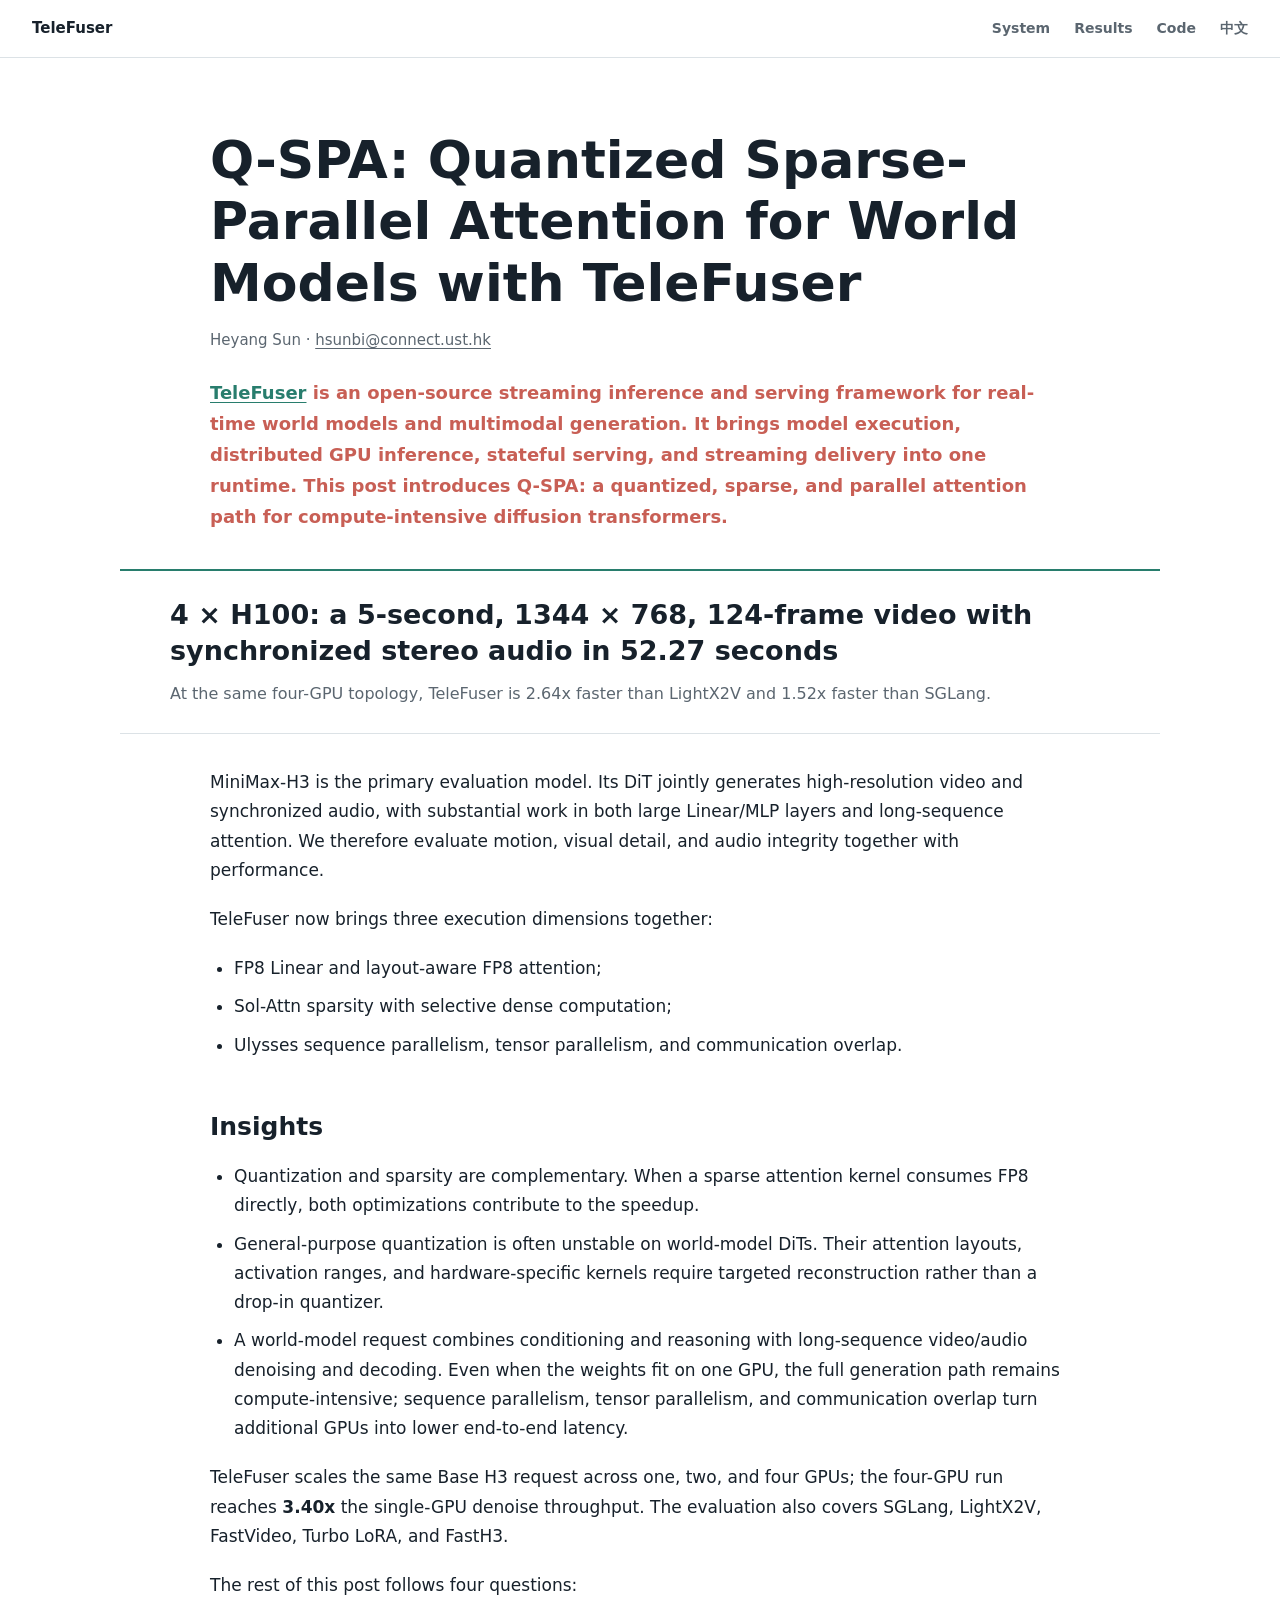
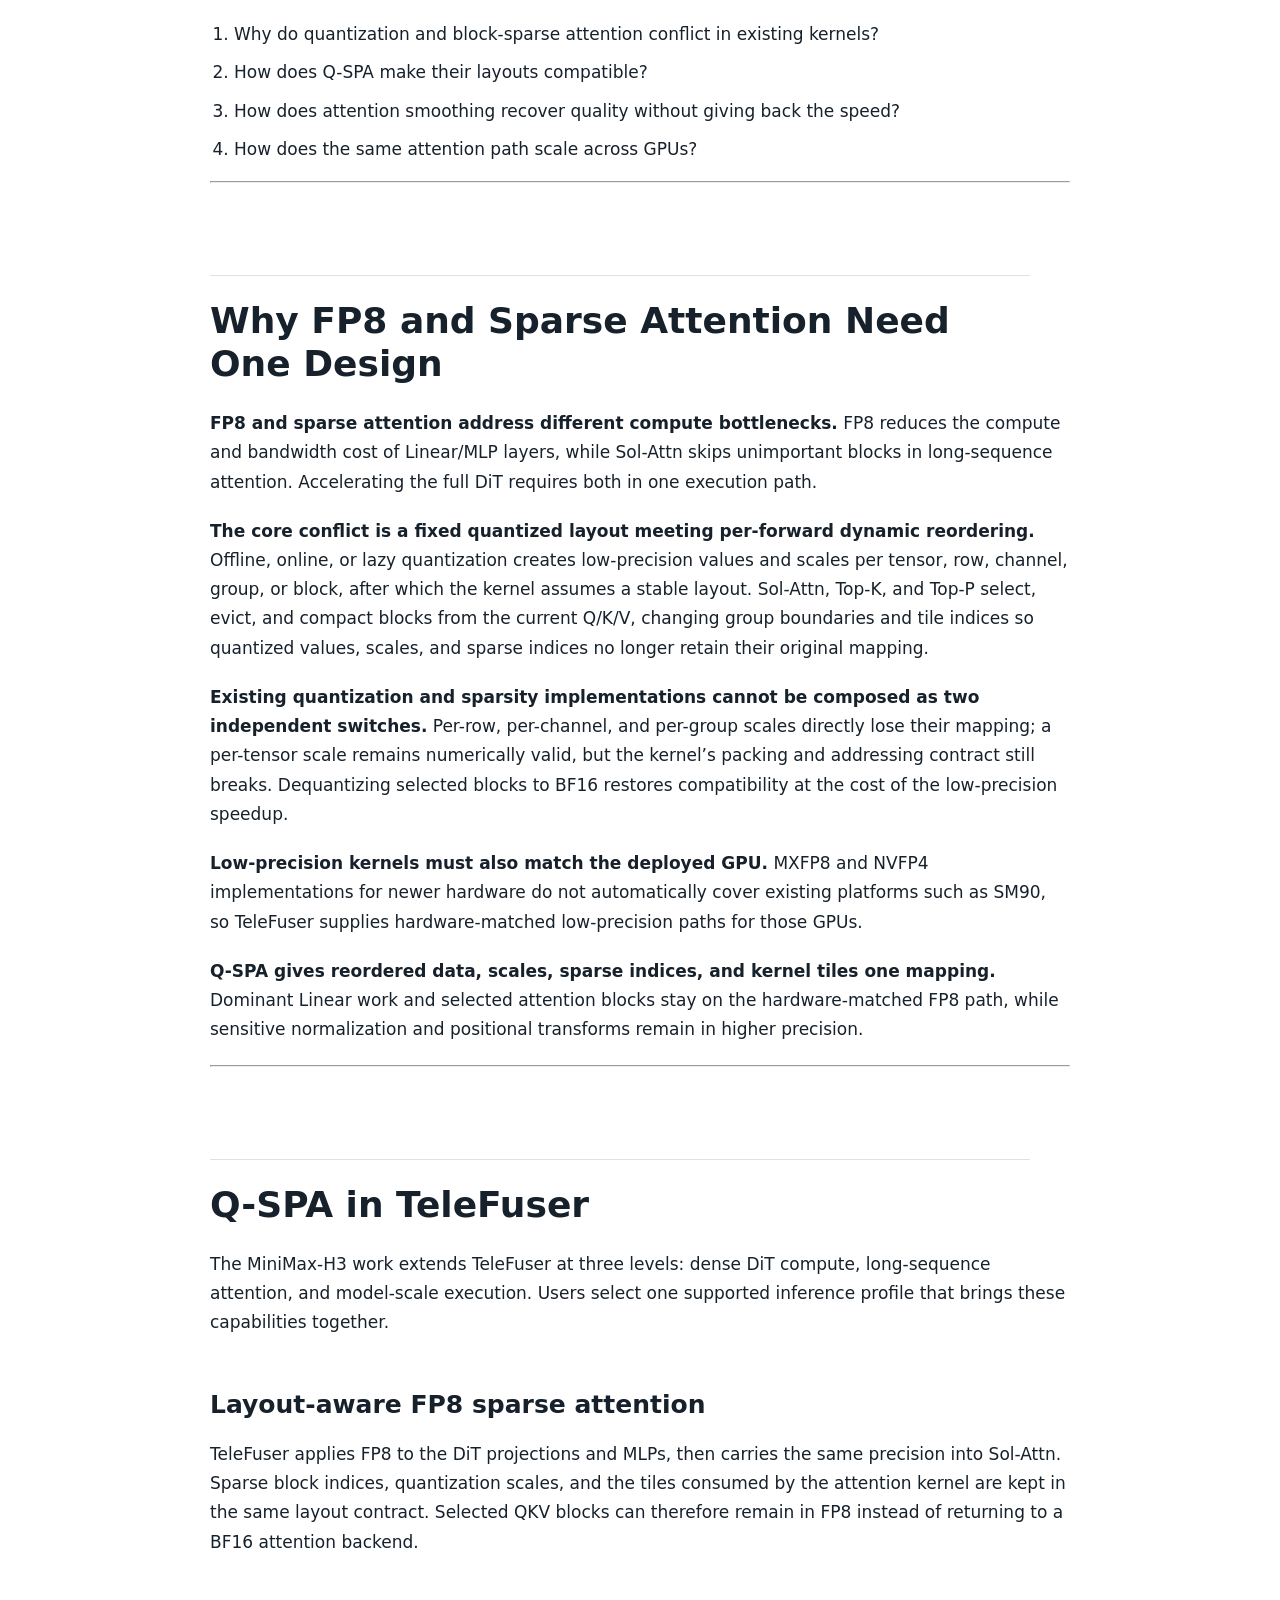
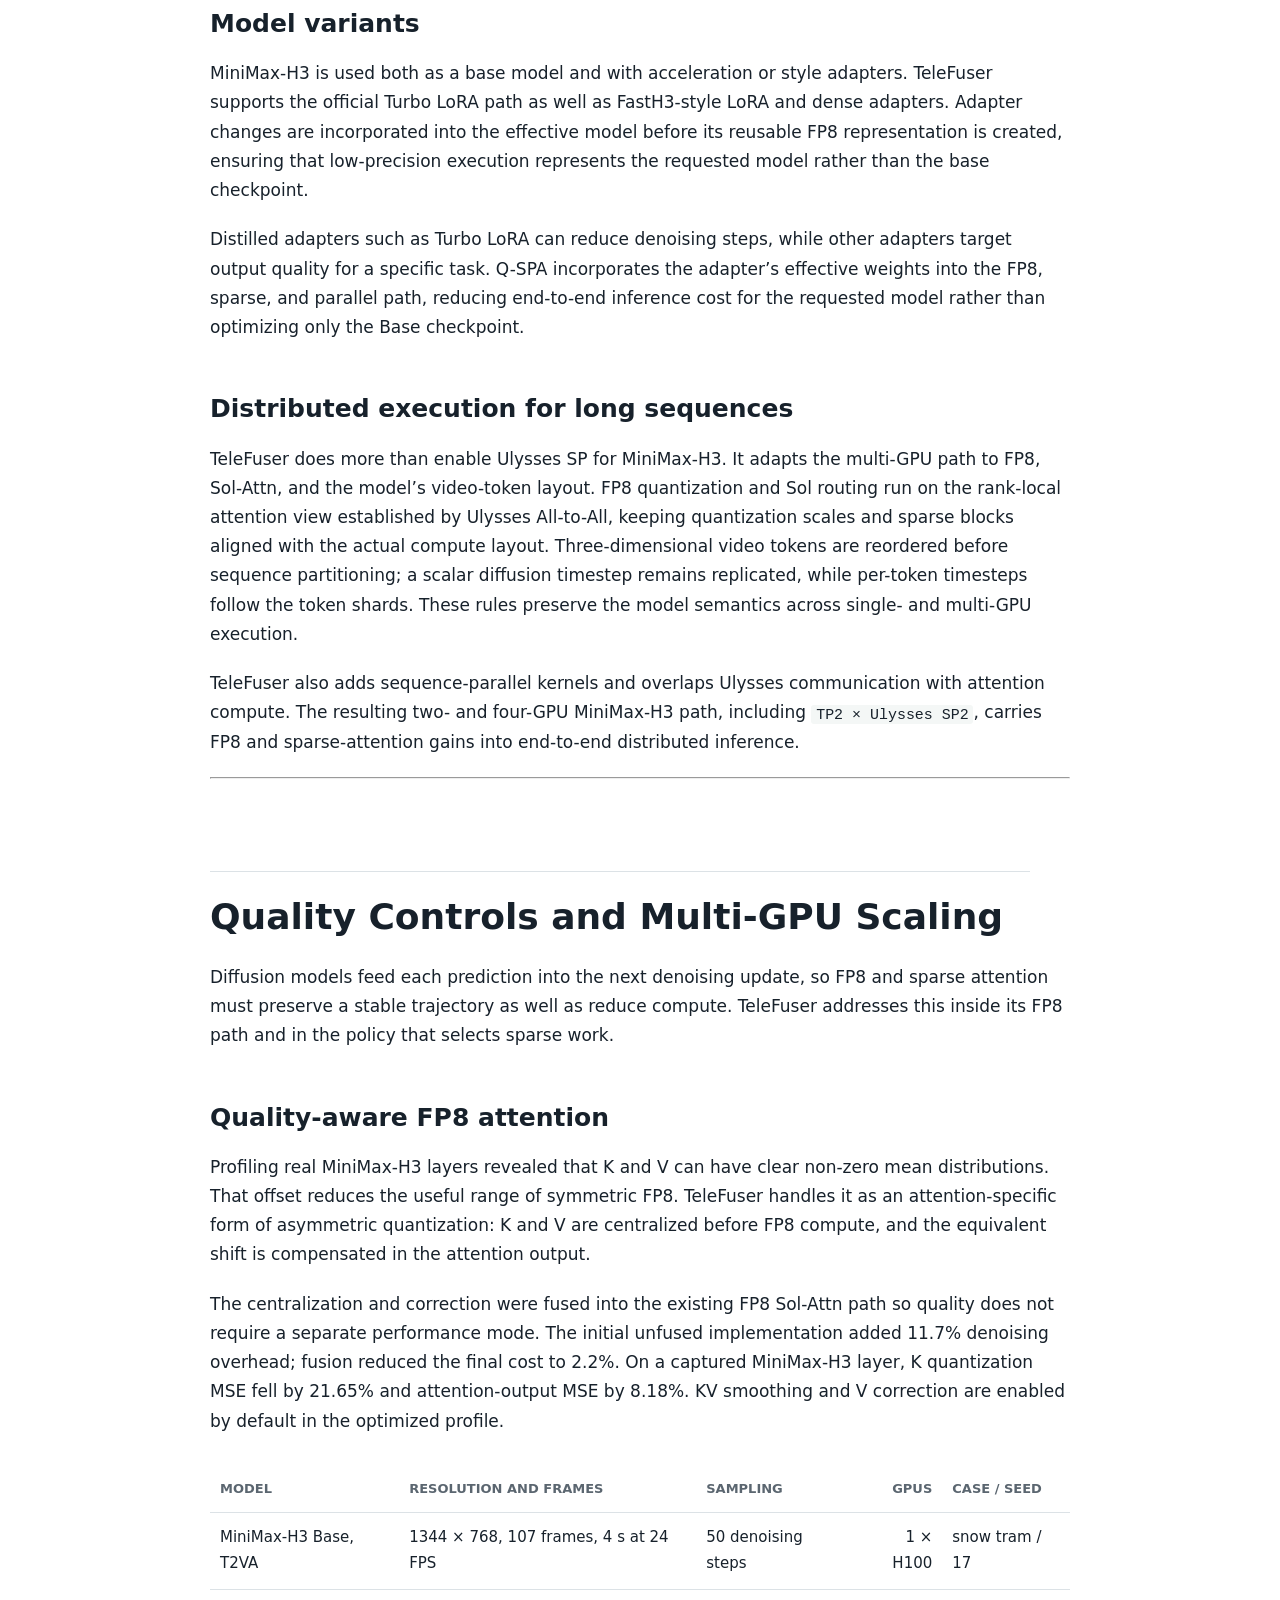
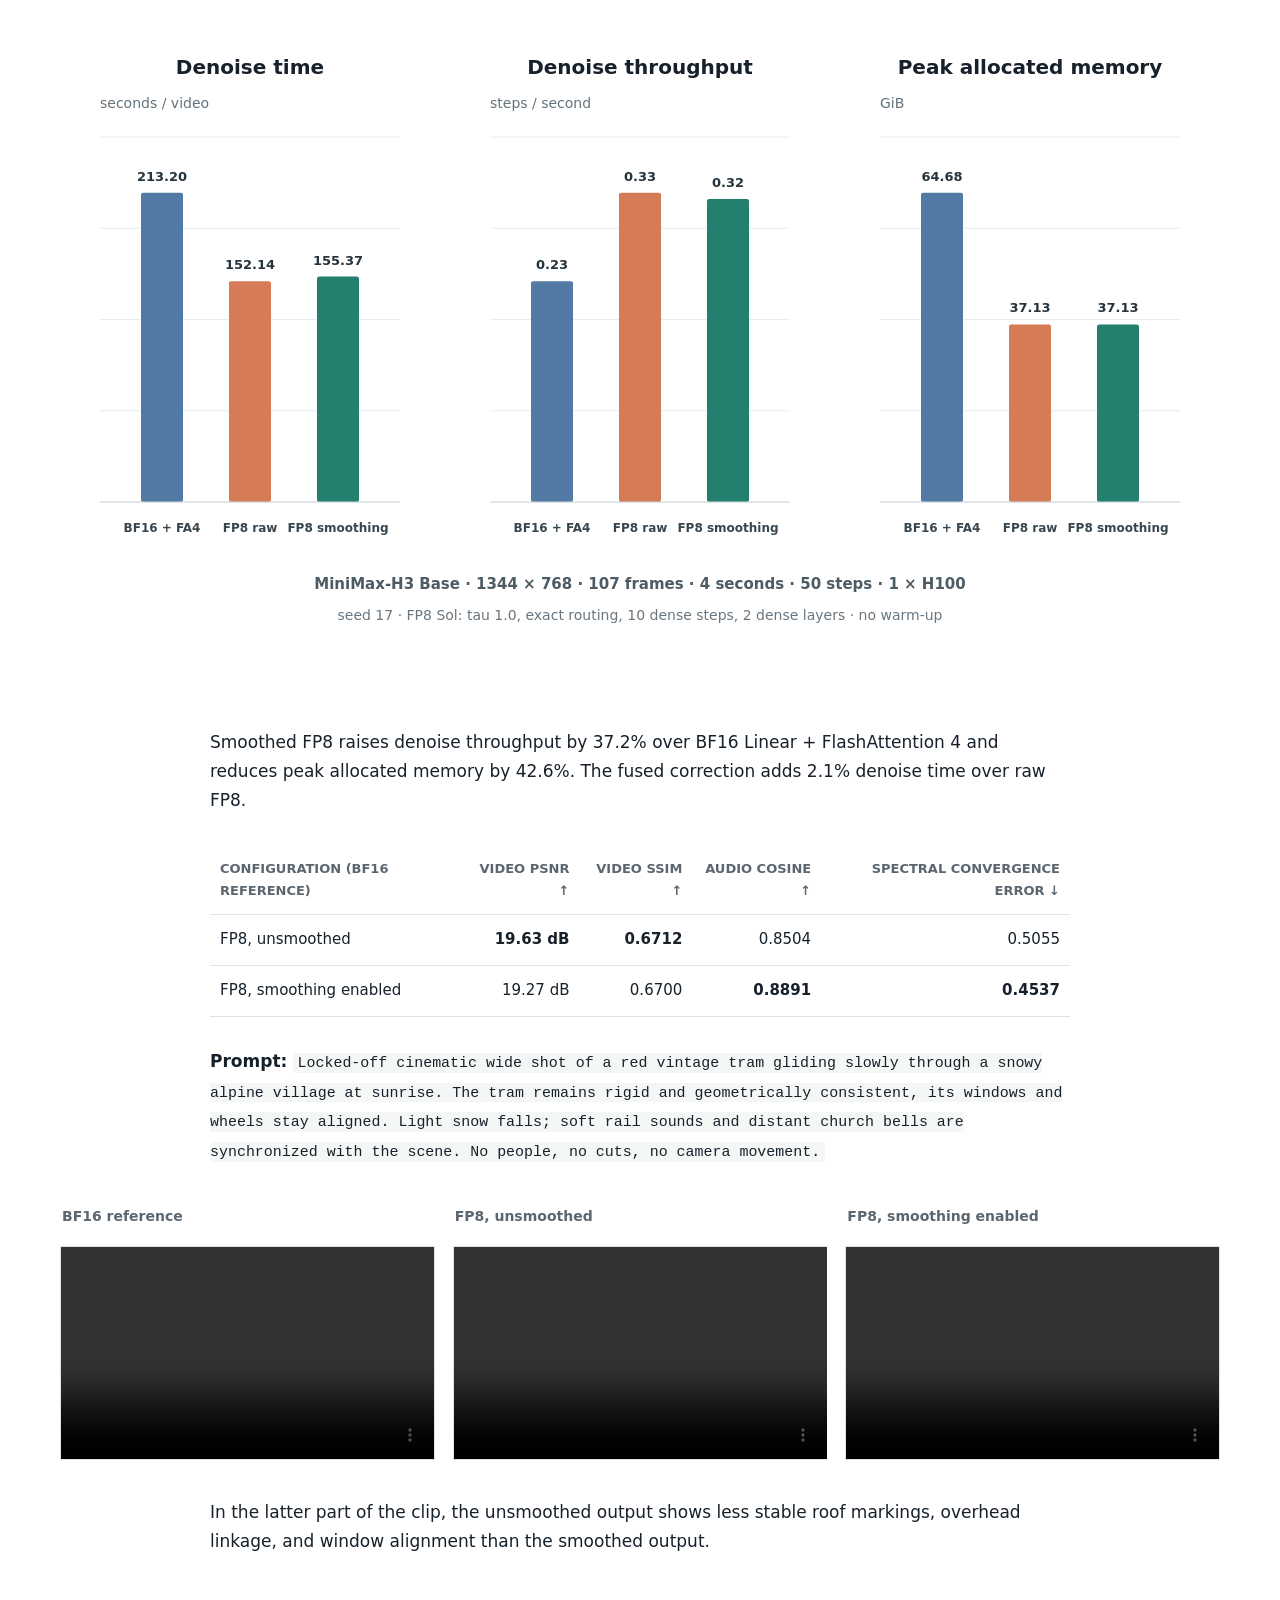
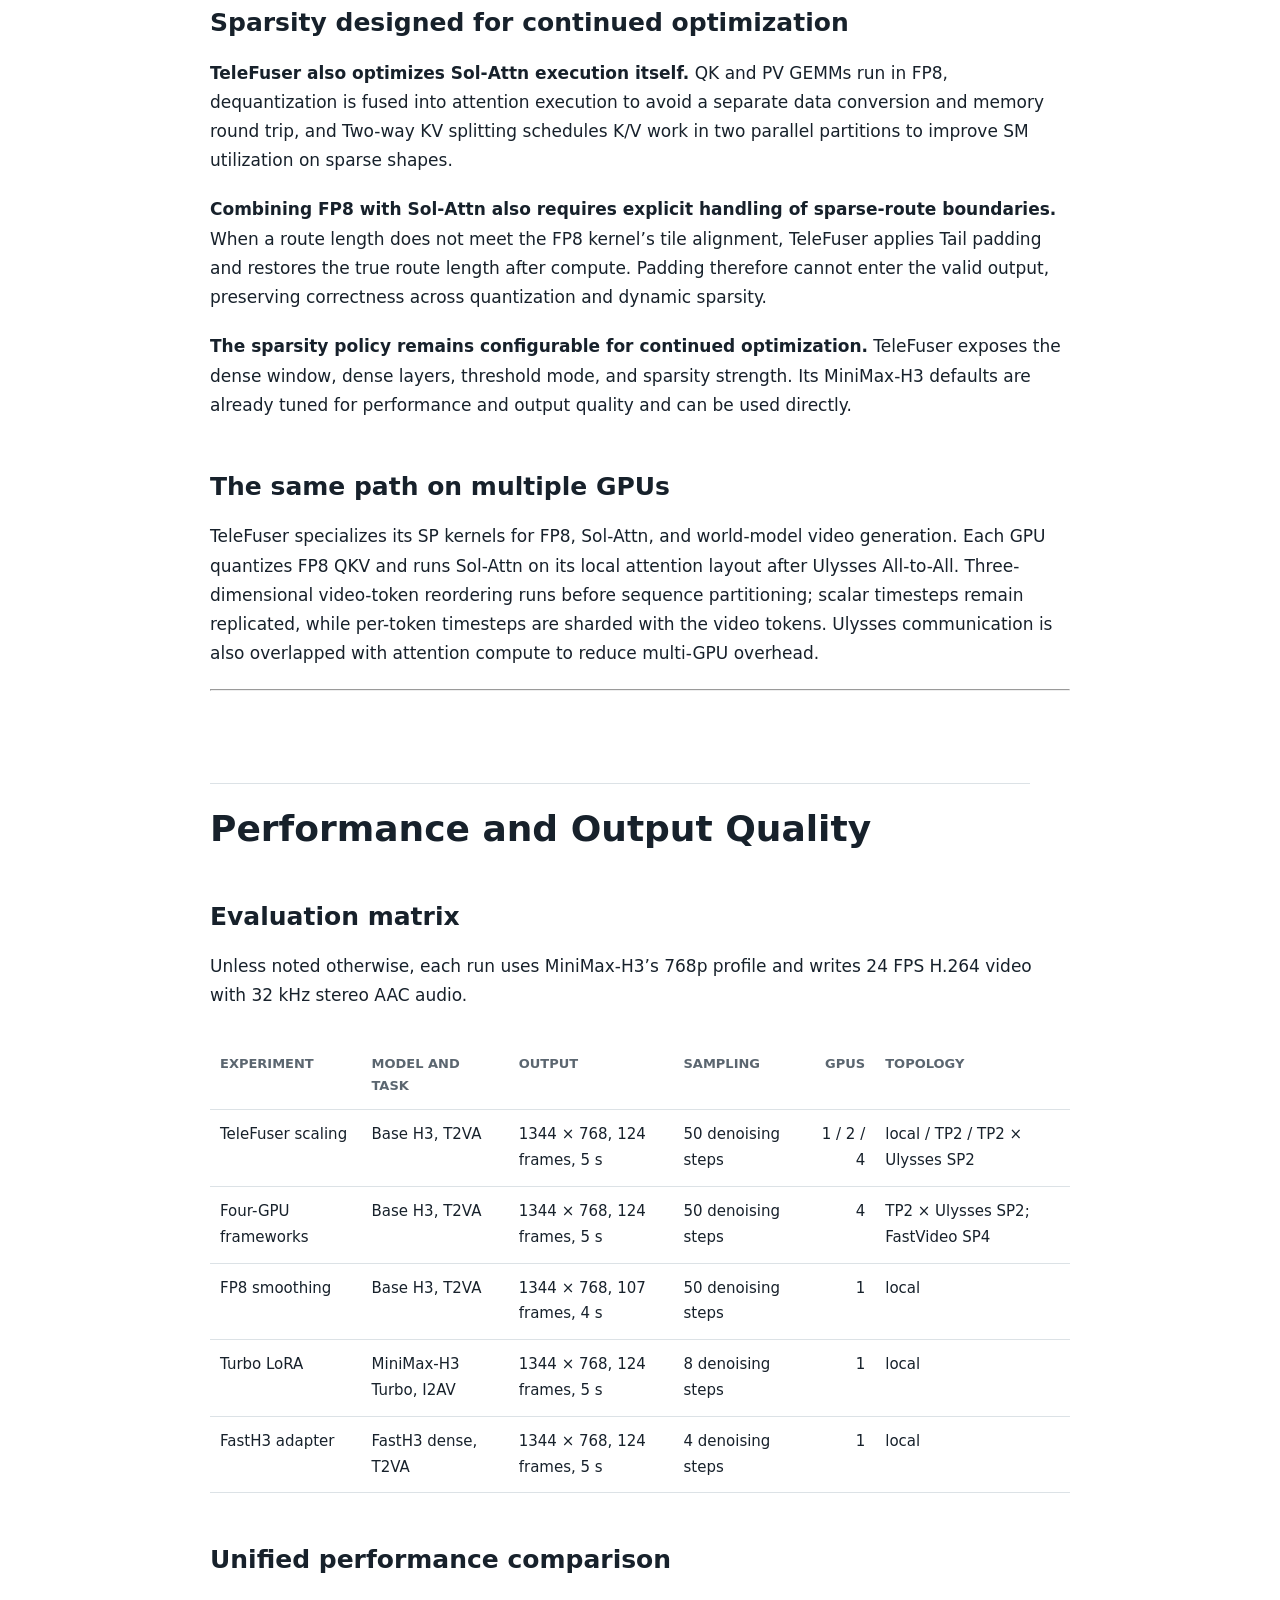
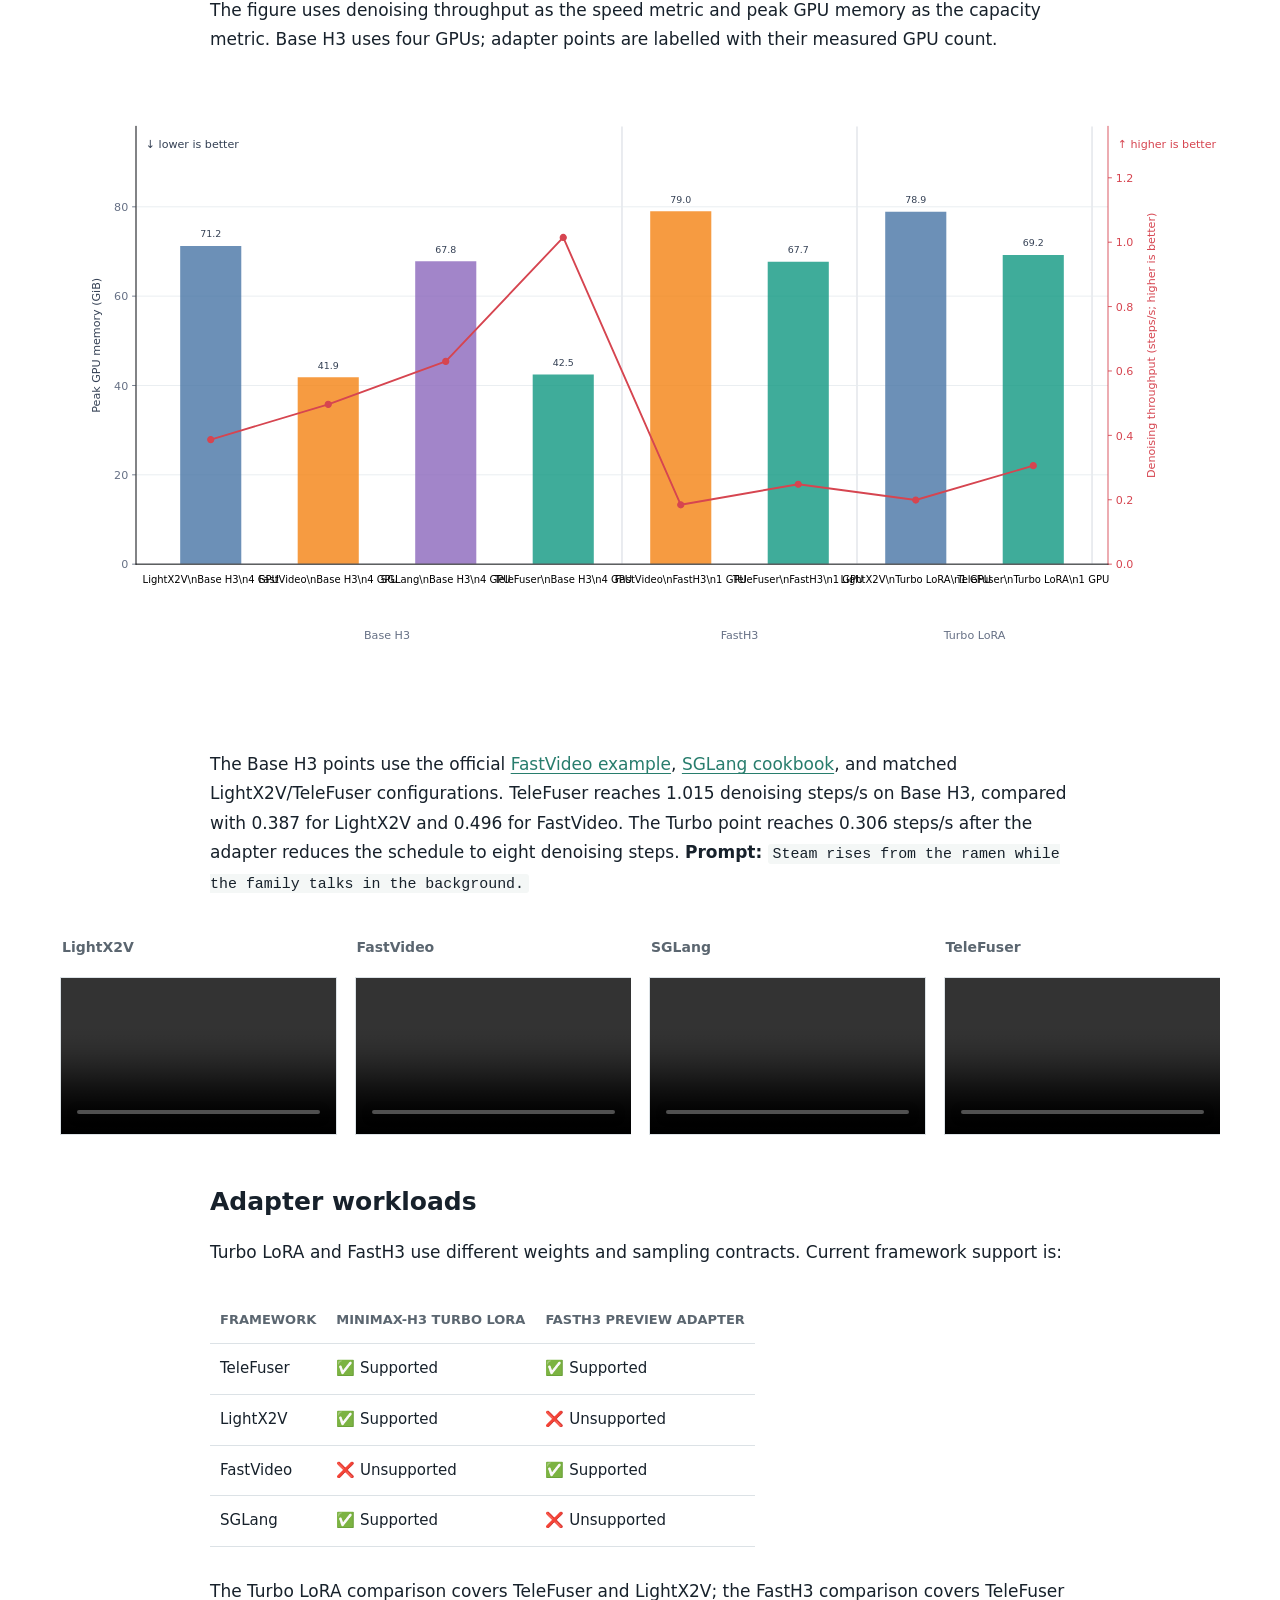
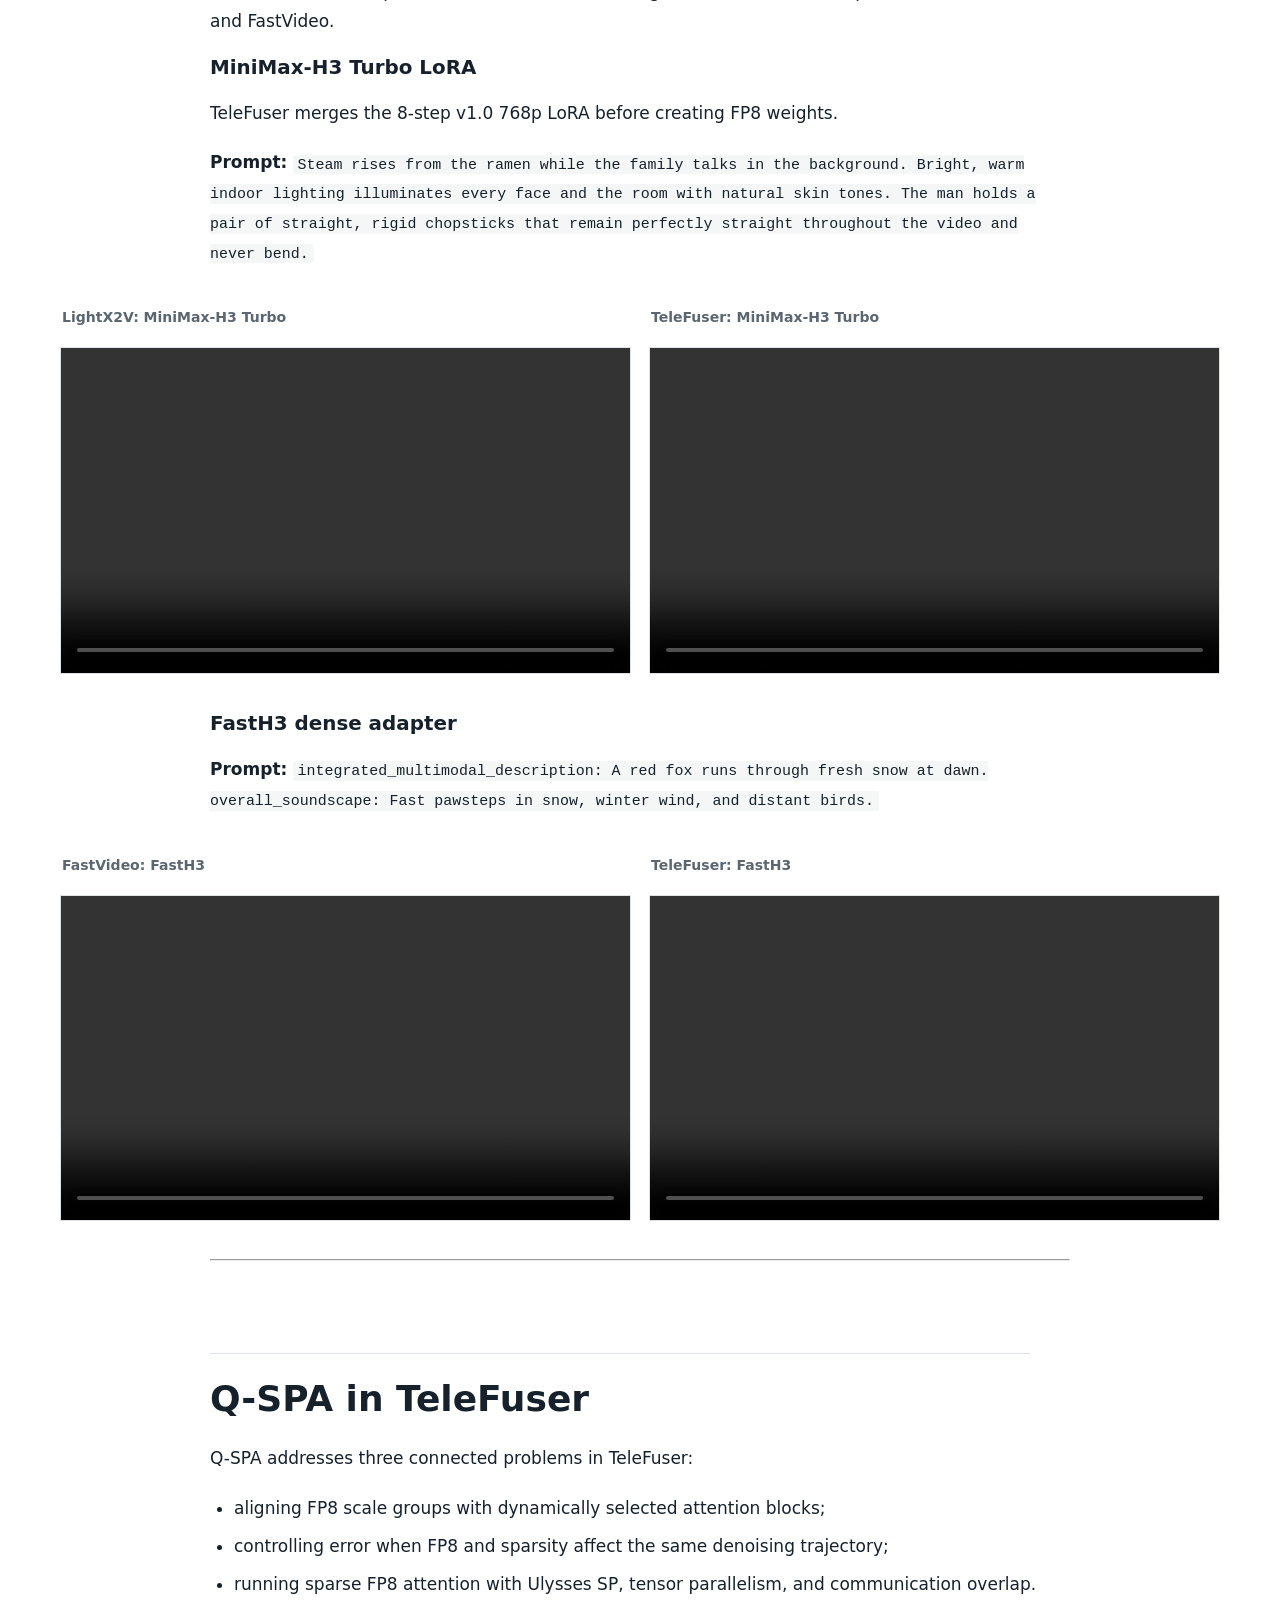
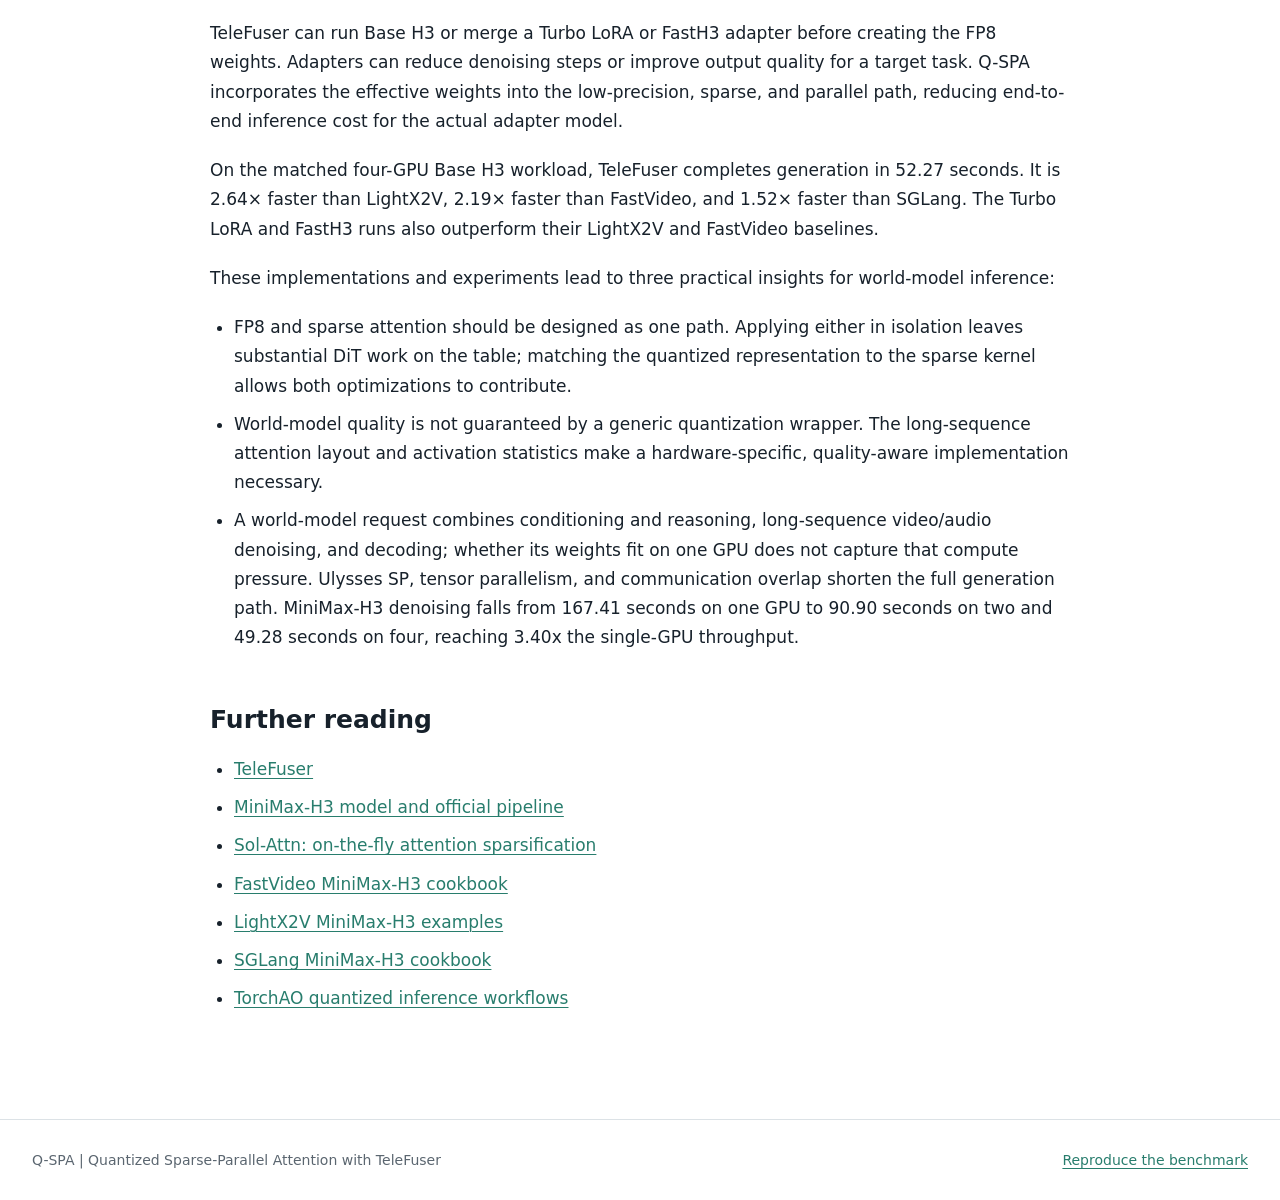
==== commit 4dc83c19: "Polish benchmark terminology and chart ordering" ====
--- a/site/index.html
+++ b/site/index.html
@@ -159,7 +159,7 @@
 <tr>
 <td>MiniMax-H3 Base, T2VA</td>
 <td>1344 × 768, 107 frames, 4 s at 24 FPS</td>
-<td>50 points / 49 DiT updates</td>
+<td>50 denoising steps</td>
 <td style="text-align: right;">1 × H100</td>
 <td>snow tram / 17</td>
 </tr>
@@ -255,7 +255,7 @@
 <td>TeleFuser scaling</td>
 <td>Base H3, T2VA</td>
 <td>1344 × 768, 124 frames, 5 s</td>
-<td>50 points / 49 DiT updates</td>
+<td>50 denoising steps</td>
 <td style="text-align: right;">1 / 2 / 4</td>
 <td>local / TP2 / TP2 × Ulysses SP2</td>
 </tr>
@@ -263,7 +263,7 @@
 <td>Four-GPU frameworks</td>
 <td>Base H3, T2VA</td>
 <td>1344 × 768, 124 frames, 5 s</td>
-<td>50 points / 49 DiT updates</td>
+<td>50 denoising steps</td>
 <td style="text-align: right;">4</td>
 <td>TP2 × Ulysses SP2; FastVideo SP4</td>
 </tr>
@@ -271,7 +271,7 @@
 <td>FP8 smoothing</td>
 <td>Base H3, T2VA</td>
 <td>1344 × 768, 107 frames, 4 s</td>
-<td>50 points / 49 DiT updates</td>
+<td>50 denoising steps</td>
 <td style="text-align: right;">1</td>
 <td>local</td>
 </tr>
@@ -279,7 +279,7 @@
 <td>Turbo LoRA</td>
 <td>MiniMax-H3 Turbo, I2AV</td>
 <td>1344 × 768, 124 frames, 5 s</td>
-<td>9 points / 8 DiT updates</td>
+<td>8 denoising steps</td>
 <td style="text-align: right;">1</td>
 <td>local</td>
 </tr>
@@ -287,7 +287,7 @@
 <td>FastH3 adapter</td>
 <td>FastH3 dense, T2VA</td>
 <td>1344 × 768, 124 frames, 5 s</td>
-<td>5 points / 4 DiT updates</td>
+<td>4 denoising steps</td>
 <td style="text-align: right;">1</td>
 <td>local</td>
 </tr>
@@ -296,7 +296,7 @@
 <h2 id="unified-performance-comparison">Unified performance comparison</h2>
 <p>The figure uses denoising throughput as the speed metric and peak GPU memory as the capacity metric. Base H3 uses four GPUs; adapter points are labelled with their measured GPU count.</p>
 <p><img alt="MiniMax-H3 Base and adapter performance comparison" src="../sections/04-evaluation/assets/all-workloads-performance.svg"></p>
-<p>The Base H3 points use the official <a href="https://github.com/hao-ai-lab/FastVideo/blob/main/examples/inference/basic/basic_minimax_h3_t2v.py">FastVideo example</a>, <a href="https://github.com/sgl-project/sglang/blob/main/docs/cookbook/diffusion/MiniMax/MiniMax-H3.mdx">SGLang cookbook</a>, and matched LightX2V/TeleFuser configurations. TeleFuser reaches 1.015 denoising steps/s on Base H3, compared with 0.387 for LightX2V and 0.496 for FastVideo. The Turbo point reaches 0.306 steps/s after the adapter reduces the schedule to eight DiT updates.
+<p>The Base H3 points use the official <a href="https://github.com/hao-ai-lab/FastVideo/blob/main/examples/inference/basic/basic_minimax_h3_t2v.py">FastVideo example</a>, <a href="https://github.com/sgl-project/sglang/blob/main/docs/cookbook/diffusion/MiniMax/MiniMax-H3.mdx">SGLang cookbook</a>, and matched LightX2V/TeleFuser configurations. TeleFuser reaches 1.015 denoising steps/s on Base H3, compared with 0.387 for LightX2V and 0.496 for FastVideo. The Turbo point reaches 0.306 steps/s after the adapter reduces the schedule to eight denoising steps.
 <strong>Prompt:</strong> <code>Steam rises from the ramen while the family talks in the background.</code></p>
 <div class="video-grid video-grid-four" data-sync-group="base-h3">
   <figure>
@@ -352,7 +352,7 @@
 </table>
 <p>The Turbo LoRA comparison covers TeleFuser and LightX2V; the FastH3 comparison covers TeleFuser and FastVideo.</p>
 <h3 id="minimax-h3-turbo-lora">MiniMax-H3 Turbo LoRA</h3>
-<p>Both frameworks use the 8-step v1.0 768p adapter with resident DiT weights. TeleFuser merges the LoRA before creating FP8 weights. CPU block offload is excluded.</p>
+<p>TeleFuser merges the 8-step v1.0 768p LoRA before creating FP8 weights.</p>
 <p><strong>Prompt:</strong> <code>Steam rises from the ramen while the family talks in the background. Bright, warm indoor lighting illuminates every face and the room with natural skin tones. The man holds a pair of straight, rigid chopsticks that remain perfectly straight throughout the video and never bend.</code></p>
 <div class="video-grid video-grid-two" data-sync-group="turbo">
   <figure>
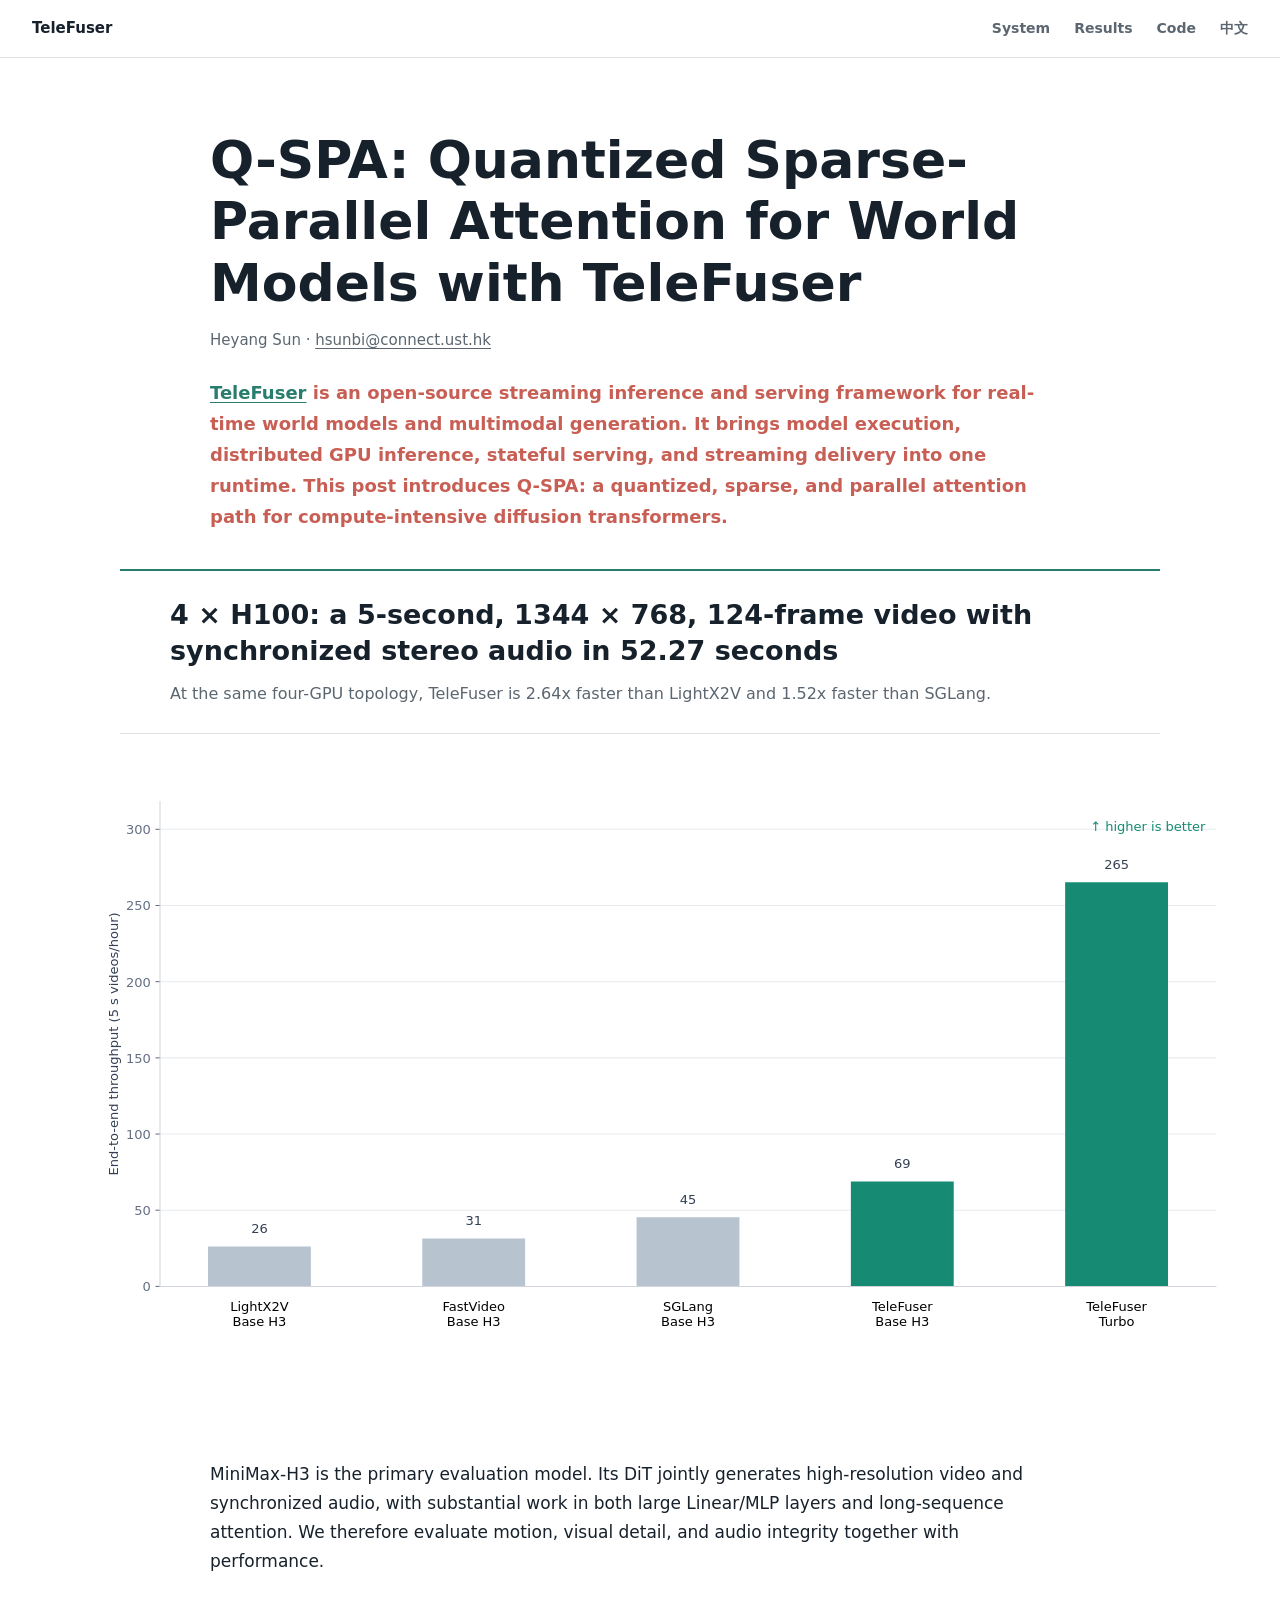
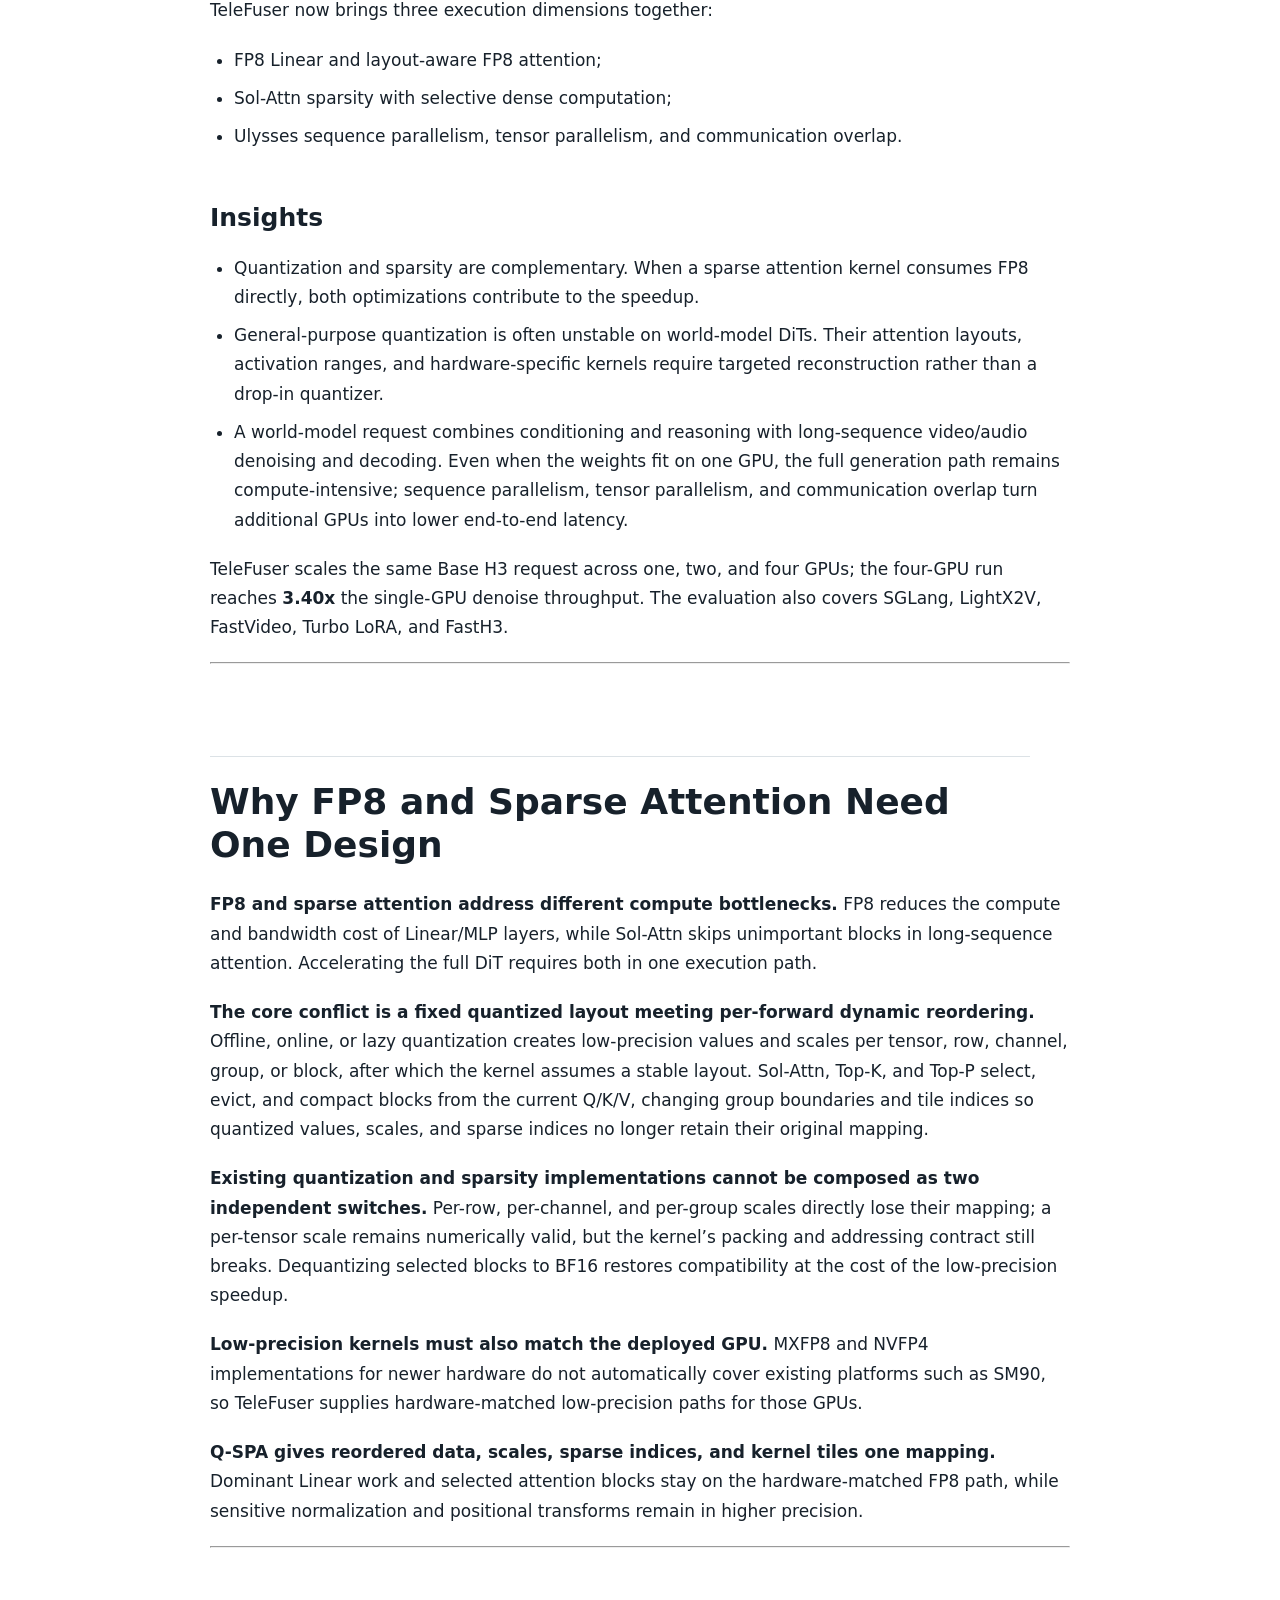
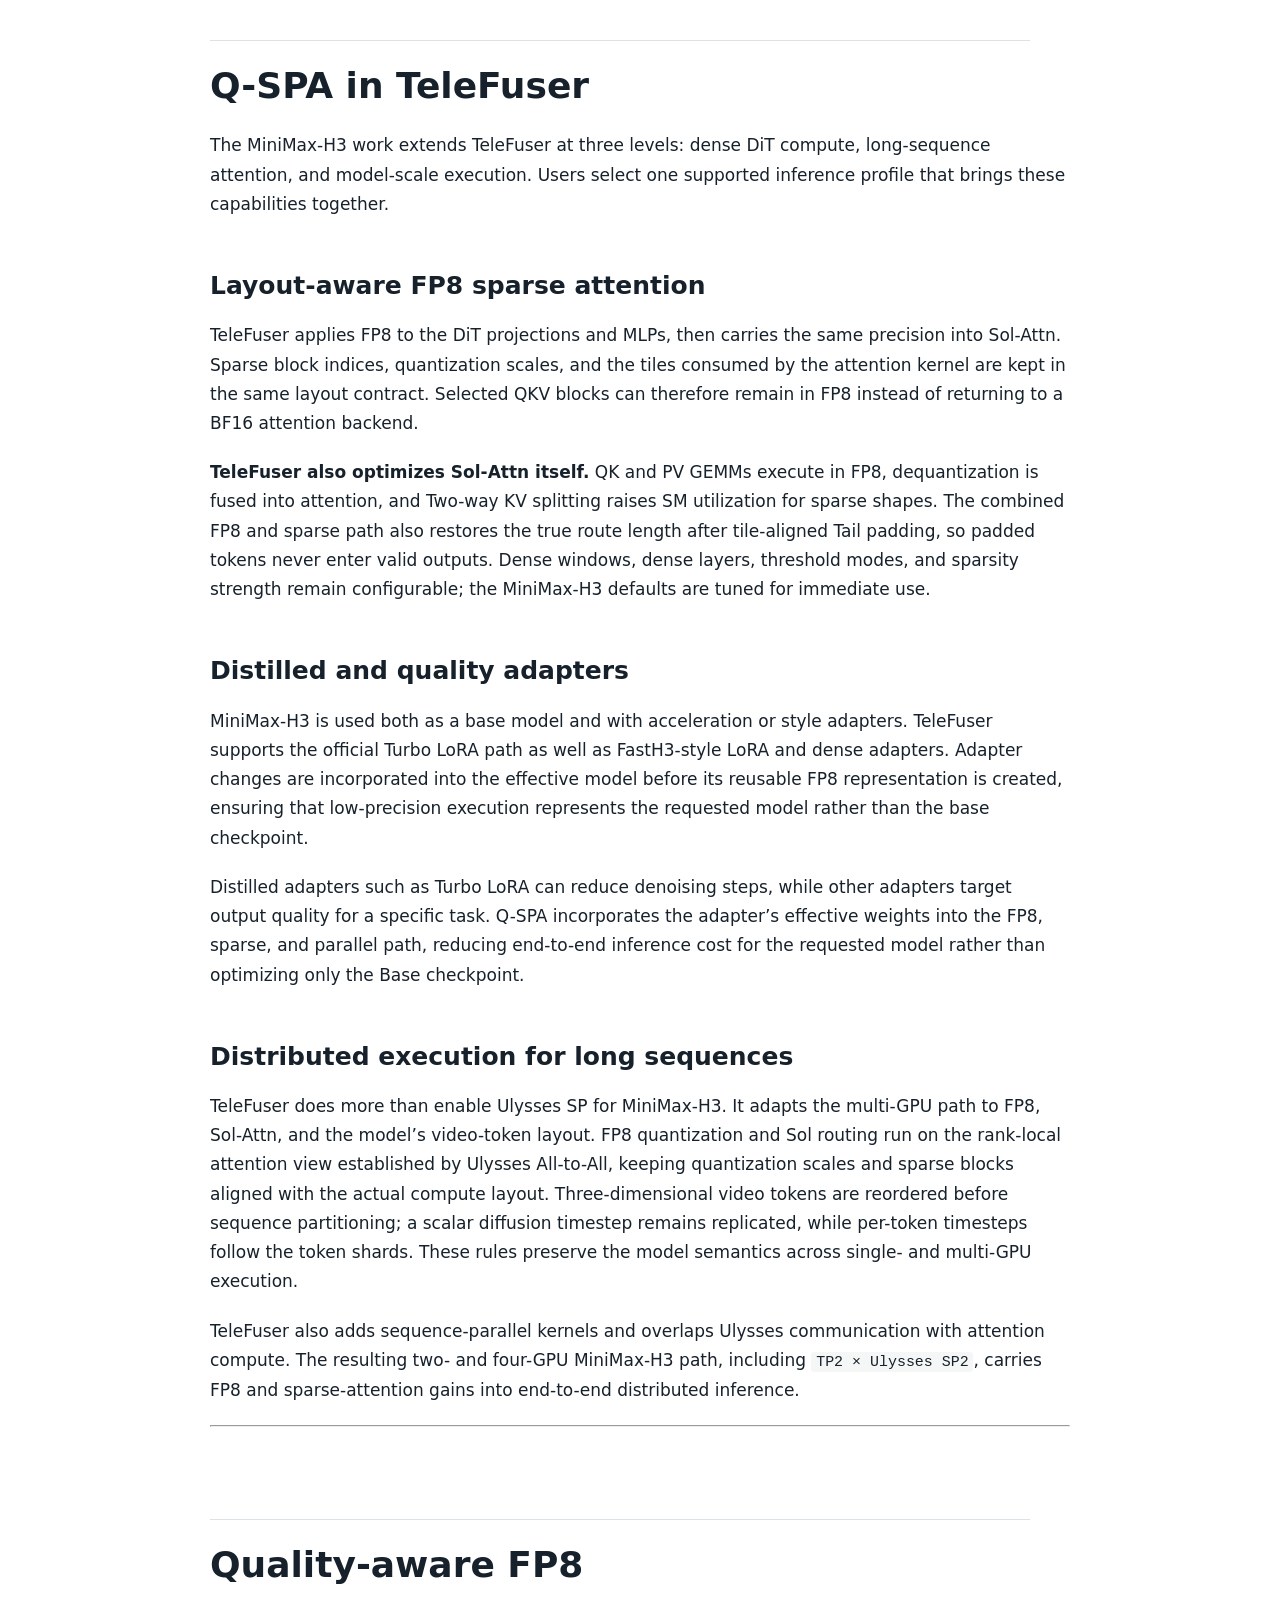
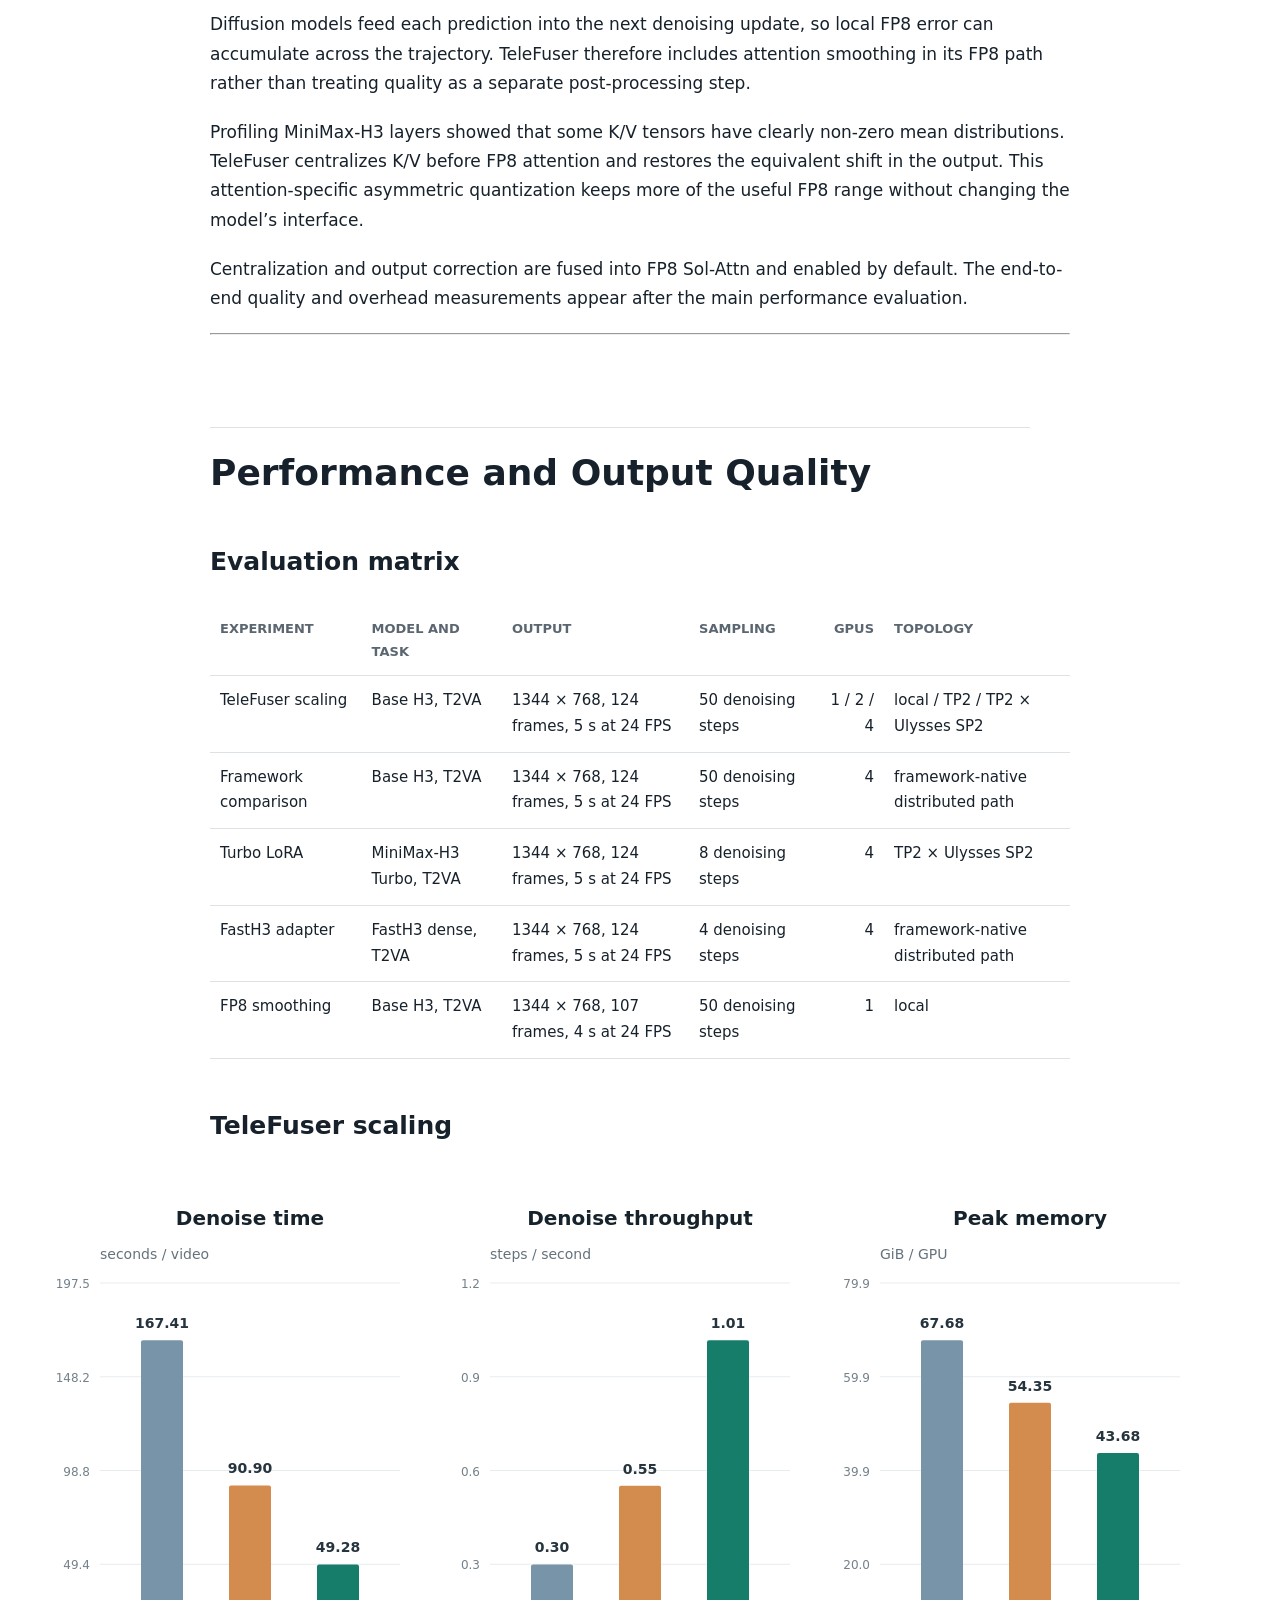
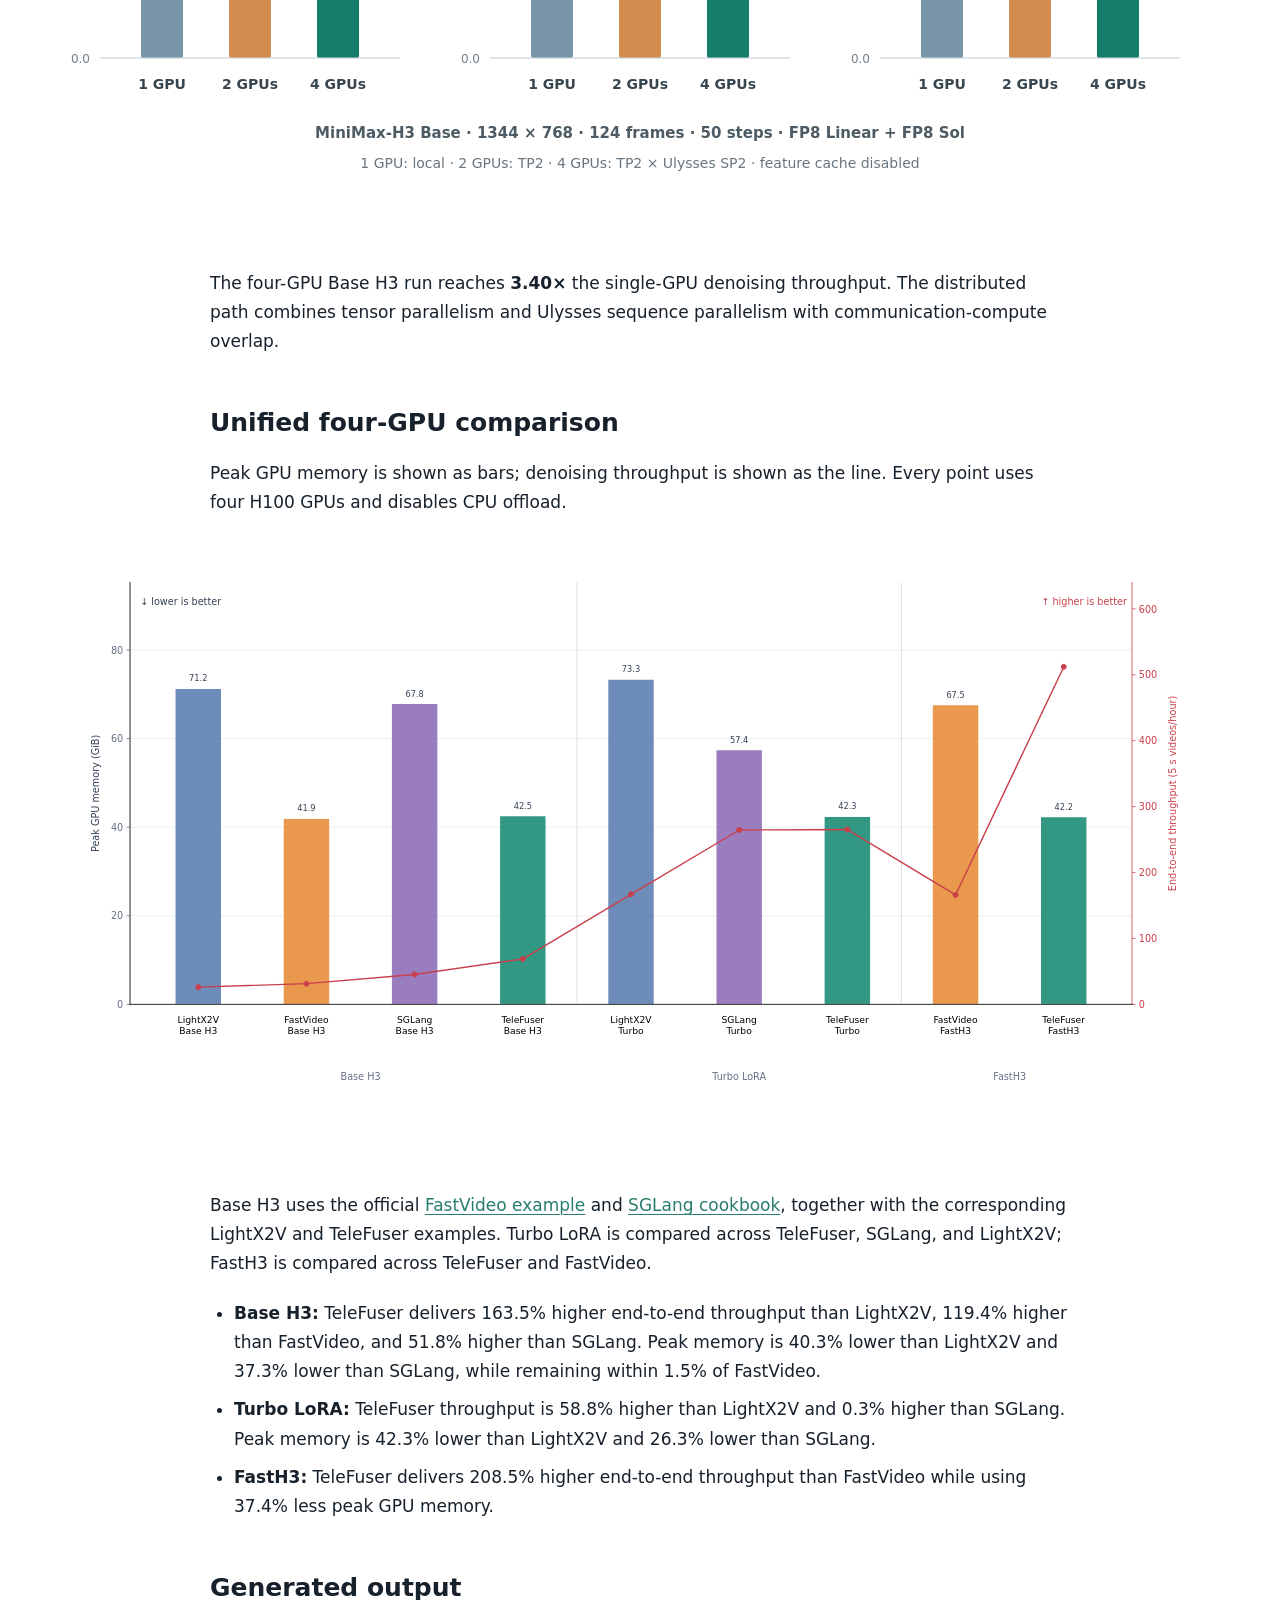
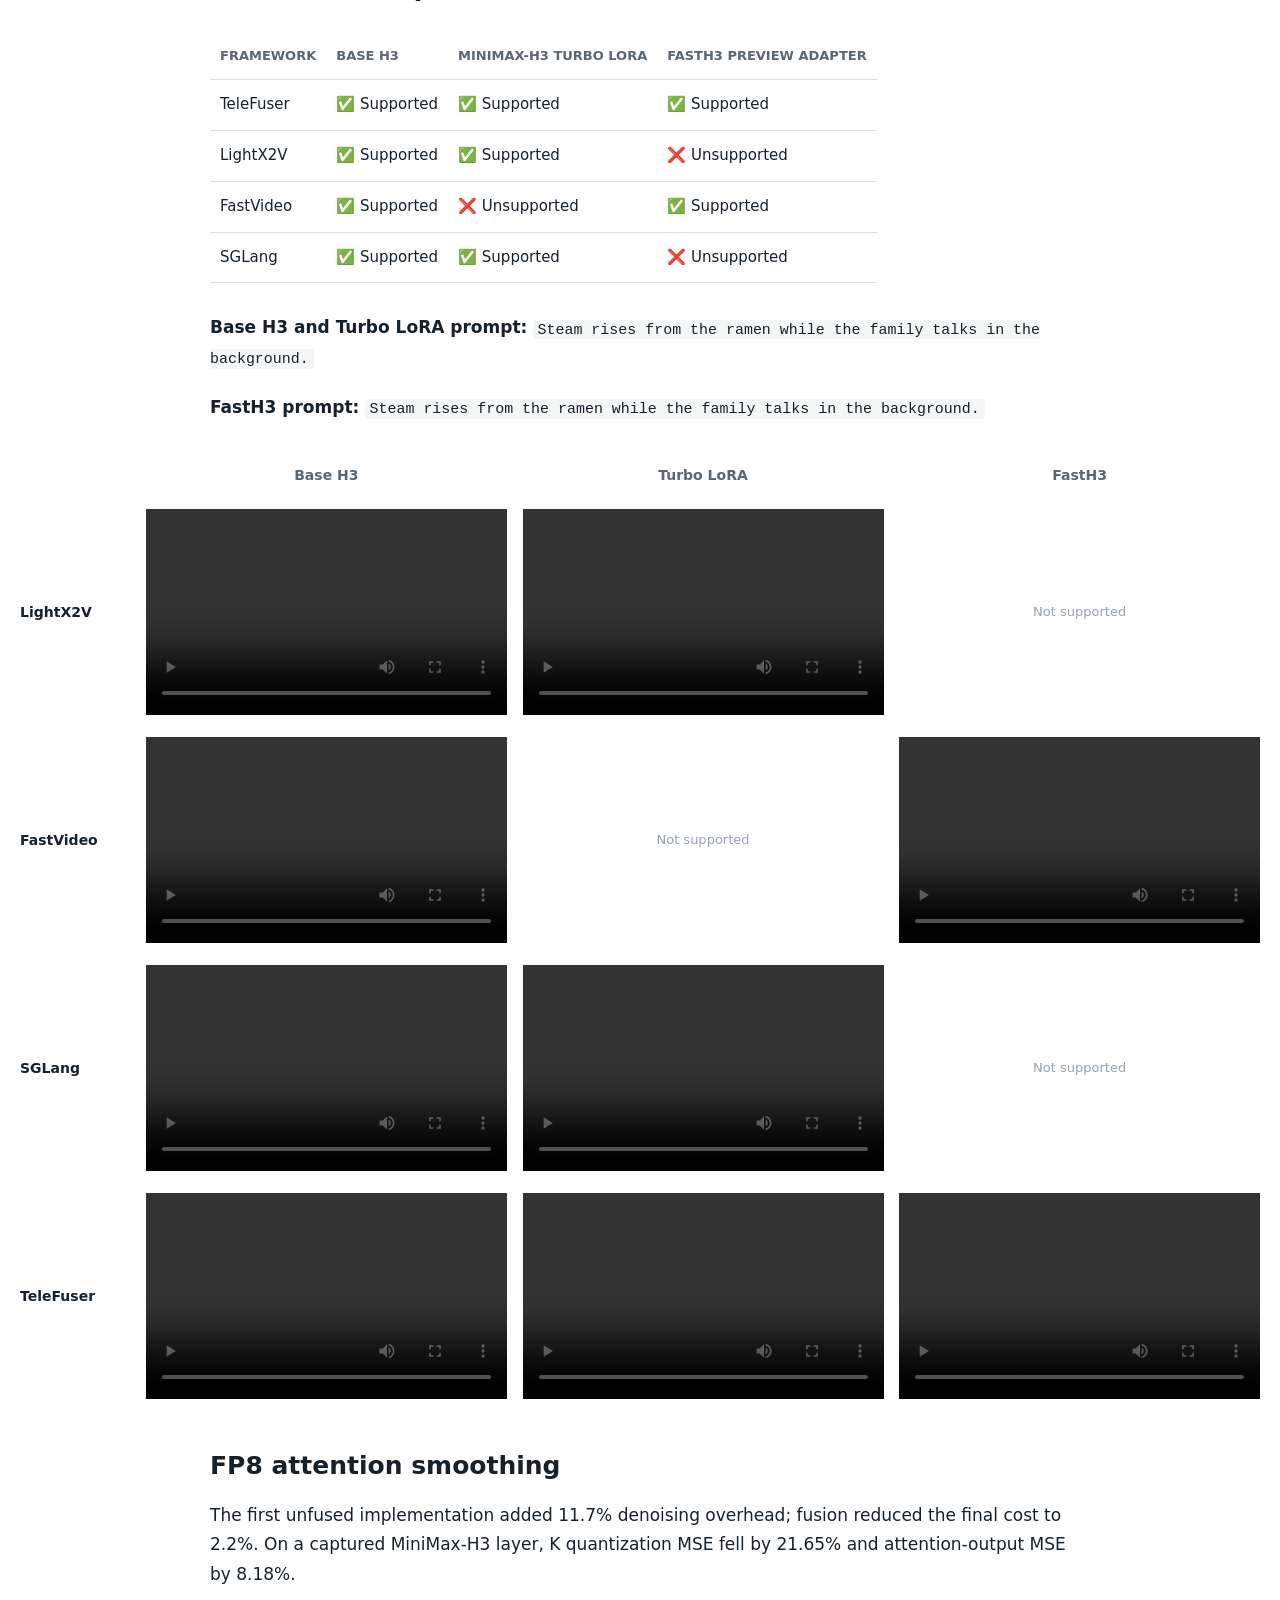
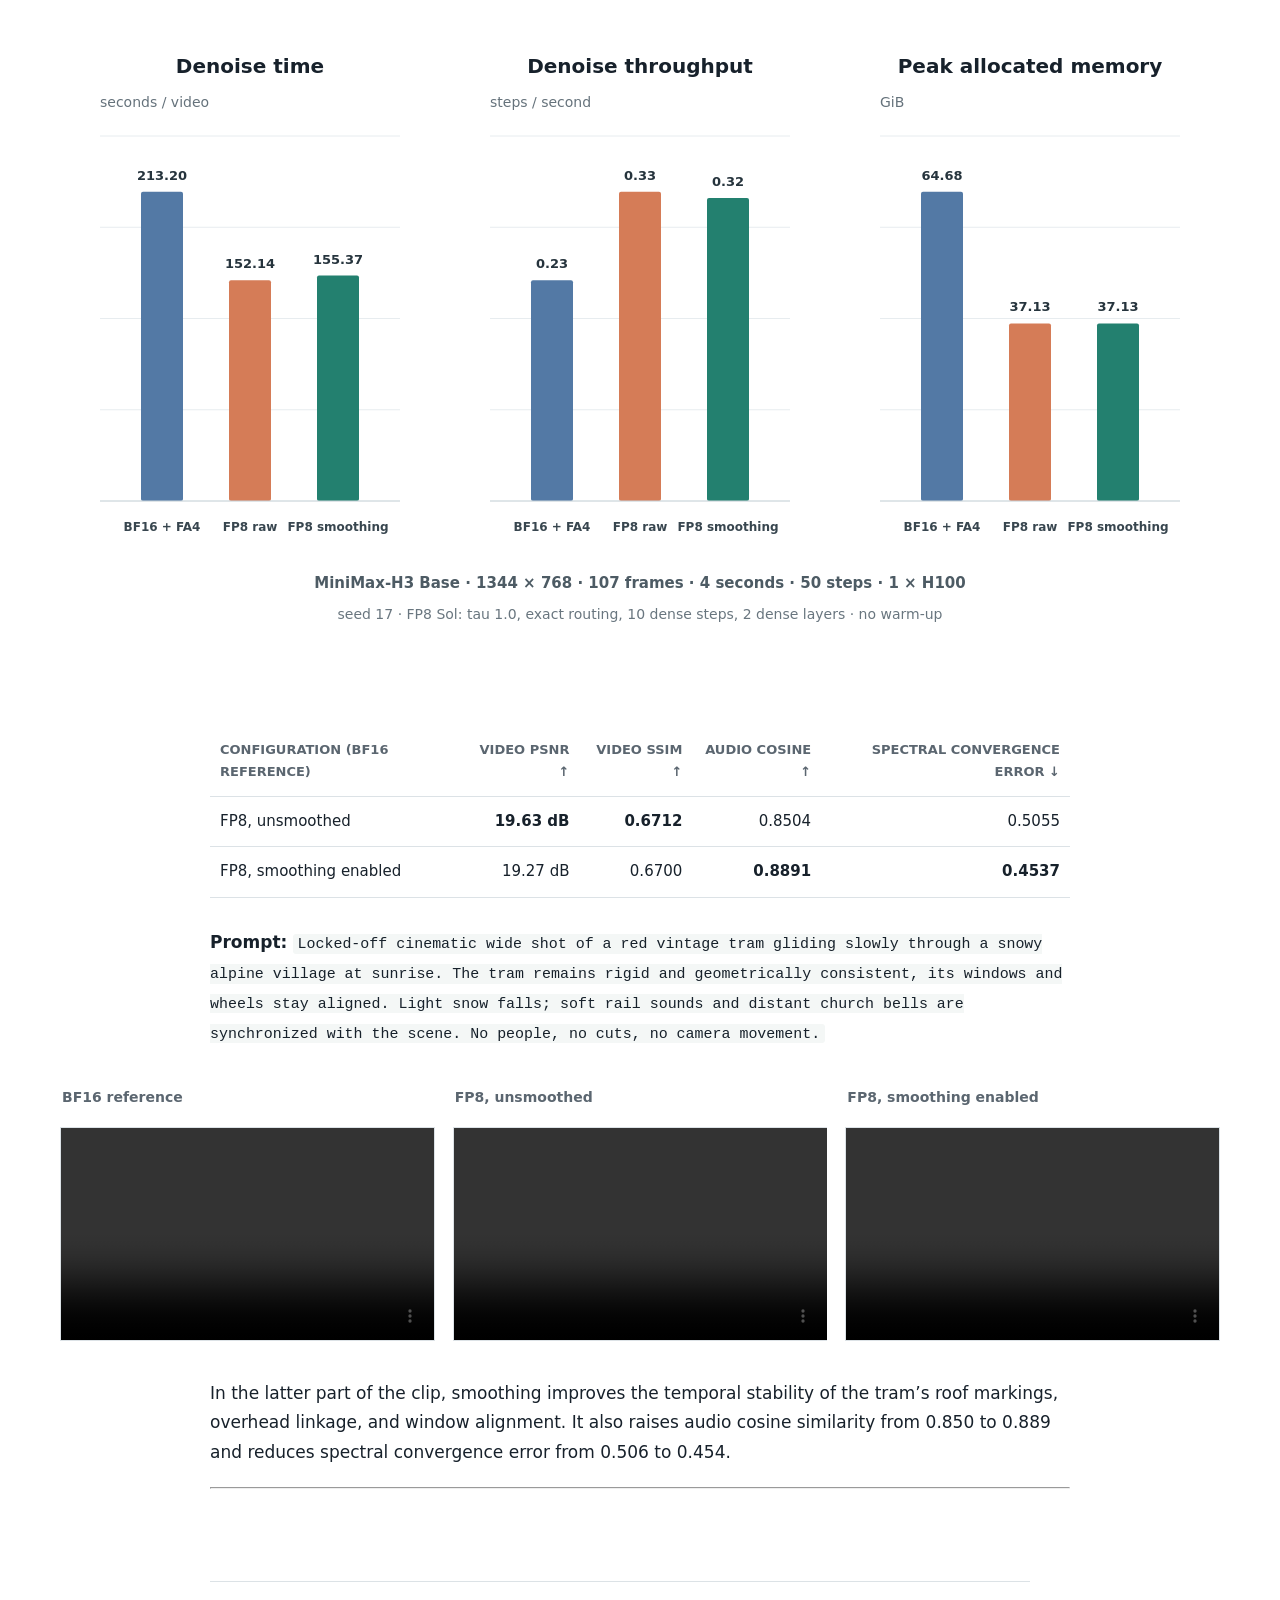
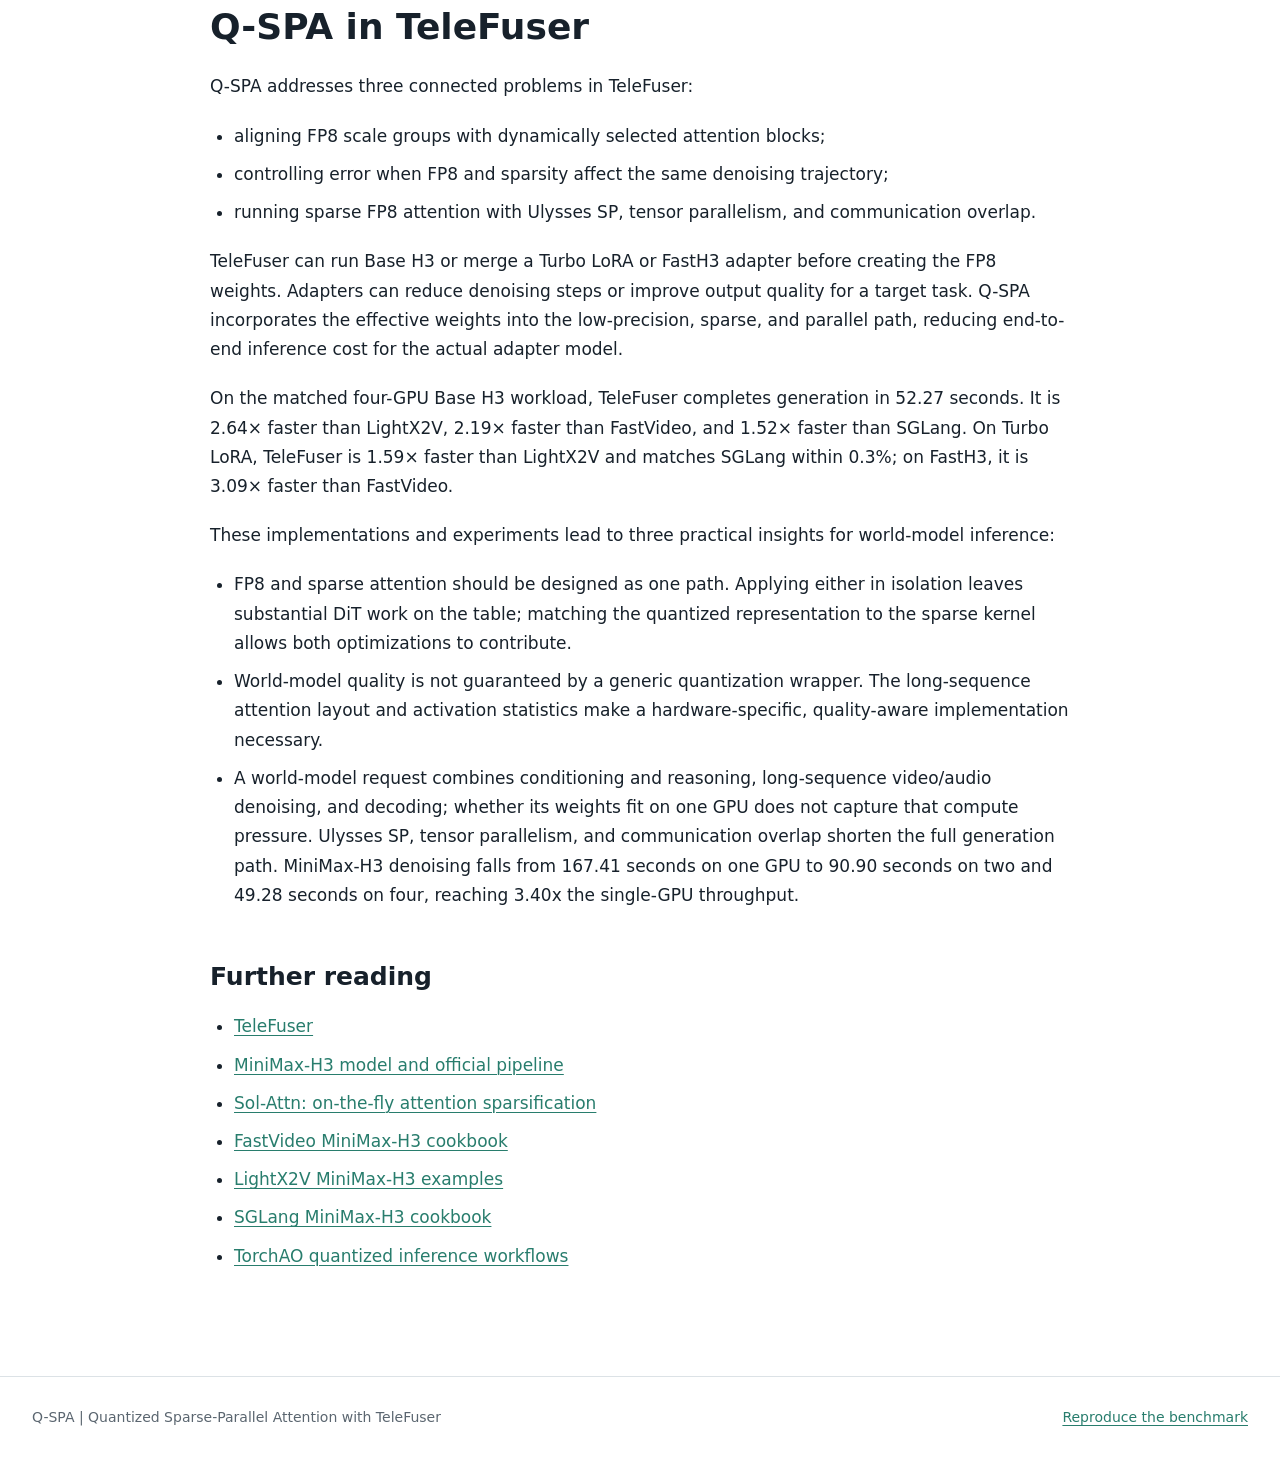
==== commit 31b15a94: "Publish updated MiniMax-H3 efficiency blog" ====
--- a/site/index.html
+++ b/site/index.html
@@ -33,6 +33,7 @@
   <span>At the same four-GPU topology, TeleFuser is 2.64x faster than LightX2V and 1.52x faster than SGLang.</span>
 </div>
 
+<p><img alt="Four-GPU MiniMax-H3 end-to-end throughput" src="../sections/00-introduction/assets/four-gpu-throughput.svg"></p>
 <p>MiniMax-H3 is the primary evaluation model. Its DiT jointly generates
 high-resolution video and synchronized audio, with substantial work in both
 large Linear/MLP layers and long-sequence attention. We therefore evaluate
@@ -59,13 +60,6 @@
 <p>TeleFuser scales the same Base H3 request across one, two, and four GPUs; the
 four-GPU run reaches <strong>3.40x</strong> the single-GPU denoise throughput. The evaluation
 also covers SGLang, LightX2V, FastVideo, Turbo LoRA, and FastH3.</p>
-<p>The rest of this post follows four questions:</p>
-<ol>
-<li>Why do quantization and block-sparse attention conflict in existing kernels?</li>
-<li>How does Q-SPA make their layouts compatible?</li>
-<li>How does attention smoothing recover quality without giving back the speed?</li>
-<li>How does the same attention path scale across GPUs?</li>
-</ol>
 <hr>
 <h1 id="why-fp8-and-sparse-attention-need-one-design">Why FP8 and Sparse Attention Need One Design</h1>
 <p><strong>FP8 and sparse attention address different compute bottlenecks.</strong> FP8 reduces
@@ -103,7 +97,14 @@
 tiles consumed by the attention kernel are kept in the same layout contract.
 Selected QKV blocks can therefore remain in FP8 instead of returning to a BF16
 attention backend.</p>
-<h2 id="model-variants">Model variants</h2>
+<p><strong>TeleFuser also optimizes Sol-Attn itself.</strong> QK and PV GEMMs execute in FP8,
+dequantization is fused into attention, and Two-way KV splitting raises SM
+utilization for sparse shapes. The combined FP8 and sparse path also restores
+the true route length after tile-aligned Tail padding, so padded tokens never
+enter valid outputs. Dense windows, dense layers, threshold modes, and sparsity
+strength remain configurable; the MiniMax-H3 defaults are tuned for immediate
+use.</p>
+<h2 id="distilled-and-quality-adapters">Distilled and quality adapters</h2>
 <p>MiniMax-H3 is used both as a base model and with acceleration or style adapters.
 TeleFuser supports the official Turbo LoRA path as well as FastH3-style LoRA
 and dense adapters. Adapter changes are incorporated into the effective model
@@ -128,117 +129,22 @@
 including <code>TP2 × Ulysses SP2</code>, carries FP8 and sparse-attention gains into
 end-to-end distributed inference.</p>
 <hr>
-<h1 id="quality-controls-and-multi-gpu-scaling">Quality Controls and Multi-GPU Scaling</h1>
-<p>Diffusion models feed each prediction into the next denoising update, so FP8
-and sparse attention must preserve a stable trajectory as well as reduce
-compute. TeleFuser addresses this inside its FP8 path and in the policy that
-selects sparse work.</p>
-<h2 id="quality-aware-fp8-attention">Quality-aware FP8 attention</h2>
-<p>Profiling real MiniMax-H3 layers revealed that K and V can have clear non-zero
-mean distributions. That offset reduces the useful range of symmetric FP8.
-TeleFuser handles it as an attention-specific form of asymmetric quantization:
-K and V are centralized before FP8 compute, and the equivalent shift is
-compensated in the attention output.</p>
-<p>The centralization and correction were fused into the existing FP8 Sol-Attn
-path so quality does not require a separate performance mode. The initial
-unfused implementation added 11.7% denoising overhead; fusion reduced the final
-cost to 2.2%. On a captured MiniMax-H3 layer, K quantization MSE fell by 21.65%
-and attention-output MSE by 8.18%. KV smoothing and V correction are enabled by
-default in the optimized profile.</p>
-<table>
-<thead>
-<tr>
-<th>Model</th>
-<th>Resolution and frames</th>
-<th>Sampling</th>
-<th style="text-align: right;">GPUs</th>
-<th>Case / seed</th>
-</tr>
-</thead>
-<tbody>
-<tr>
-<td>MiniMax-H3 Base, T2VA</td>
-<td>1344 × 768, 107 frames, 4 s at 24 FPS</td>
-<td>50 denoising steps</td>
-<td style="text-align: right;">1 × H100</td>
-<td>snow tram / 17</td>
-</tr>
-</tbody>
-</table>
-<p><img alt="MiniMax-H3 FP8 smoothing performance on one GPU" src="../sections/03-quality-and-scale/assets/smoothing-performance.svg"></p>
-<p>Smoothed FP8 raises denoise throughput by 37.2% over BF16 Linear +
-FlashAttention 4 and reduces peak allocated memory by 42.6%. The fused
-correction adds 2.1% denoise time over raw FP8.</p>
-<table>
-<thead>
-<tr>
-<th>Configuration (BF16 reference)</th>
-<th style="text-align: right;">Video PSNR ↑</th>
-<th style="text-align: right;">Video SSIM ↑</th>
-<th style="text-align: right;">Audio cosine ↑</th>
-<th style="text-align: right;">Spectral convergence error ↓</th>
-</tr>
-</thead>
-<tbody>
-<tr>
-<td>FP8, unsmoothed</td>
-<td style="text-align: right;"><strong>19.63 dB</strong></td>
-<td style="text-align: right;"><strong>0.6712</strong></td>
-<td style="text-align: right;">0.8504</td>
-<td style="text-align: right;">0.5055</td>
-</tr>
-<tr>
-<td>FP8, smoothing enabled</td>
-<td style="text-align: right;">19.27 dB</td>
-<td style="text-align: right;">0.6700</td>
-<td style="text-align: right;"><strong>0.8891</strong></td>
-<td style="text-align: right;"><strong>0.4537</strong></td>
-</tr>
-</tbody>
-</table>
-<p><strong>Prompt:</strong> <code>Locked-off cinematic wide shot of a red vintage tram gliding slowly through a snowy alpine village at sunrise. The tram remains rigid and geometrically consistent, its windows and wheels stay aligned. Light snow falls; soft rail sounds and distant church bells are synchronized with the scene. No people, no cuts, no camera movement.</code></p>
-<div class="video-grid video-grid-three" data-sync-group="smoothing">
-  <figure>
-    <figcaption>BF16 reference</figcaption>
-    <video controls playsinline preload="metadata" src="../sections/03-quality-and-scale/assets/bf16-fa4.mp4" data-result-slot="bf16-quality"></video>
-  </figure>
-  <figure>
-    <figcaption>FP8, unsmoothed</figcaption>
-    <video controls playsinline preload="metadata" src="../sections/03-quality-and-scale/assets/fp8-sol-unsmoothed.mp4" data-result-slot="fp8-unsmoothed"></video>
-  </figure>
-  <figure>
-    <figcaption>FP8, smoothing enabled</figcaption>
-    <video controls playsinline preload="metadata" src="../sections/03-quality-and-scale/assets/fp8-sol-smoothed.mp4" data-result-slot="fp8-smoothed"></video>
-  </figure>
-</div>
-
-<p>In the latter part of the clip, the unsmoothed output shows less stable roof
-markings, overhead linkage, and window alignment than the smoothed output.</p>
-<h2 id="sparsity-designed-for-continued-optimization">Sparsity designed for continued optimization</h2>
-<p><strong>TeleFuser also optimizes Sol-Attn execution itself.</strong> QK and PV GEMMs run in
-FP8, dequantization is fused into attention execution to avoid a separate data
-conversion and memory round trip, and Two-way KV splitting schedules K/V work
-in two parallel partitions to improve SM utilization on sparse shapes.</p>
-<p><strong>Combining FP8 with Sol-Attn also requires explicit handling of sparse-route
-boundaries.</strong> When a route length does not meet the FP8 kernel&rsquo;s tile alignment,
-TeleFuser applies Tail padding and restores the true route length after compute.
-Padding therefore cannot enter the valid output, preserving correctness across
-quantization and dynamic sparsity.</p>
-<p><strong>The sparsity policy remains configurable for continued optimization.</strong>
-TeleFuser exposes the dense window, dense layers, threshold mode, and sparsity
-strength. Its MiniMax-H3 defaults are already tuned for performance and output
-quality and can be used directly.</p>
-<h2 id="the-same-path-on-multiple-gpus">The same path on multiple GPUs</h2>
-<p>TeleFuser specializes its SP kernels for FP8, Sol-Attn, and world-model video
-generation. Each GPU quantizes FP8 QKV and runs Sol-Attn on its local attention
-layout after Ulysses All-to-All. Three-dimensional video-token reordering runs
-before sequence partitioning; scalar timesteps remain replicated, while
-per-token timesteps are sharded with the video tokens. Ulysses communication is
-also overlapped with attention compute to reduce multi-GPU overhead.</p>
+<h1 id="quality-aware-fp8">Quality-aware FP8</h1>
+<p>Diffusion models feed each prediction into the next denoising update, so local
+FP8 error can accumulate across the trajectory. TeleFuser therefore includes
+attention smoothing in its FP8 path rather than treating quality as a separate
+post-processing step.</p>
+<p>Profiling MiniMax-H3 layers showed that some K/V tensors have clearly non-zero
+mean distributions. TeleFuser centralizes K/V before FP8 attention and restores
+the equivalent shift in the output. This attention-specific asymmetric
+quantization keeps more of the useful FP8 range without changing the model&rsquo;s
+interface.</p>
+<p>Centralization and output correction are fused into FP8 Sol-Attn and enabled by
+default. The end-to-end quality and overhead measurements appear after the main
+performance evaluation.</p>
 <hr>
 <h1 id="results">Performance and Output Quality</h1>
 <h2 id="evaluation-matrix">Evaluation matrix</h2>
-<p>Unless noted otherwise, each run uses MiniMax-H3&rsquo;s 768p profile and writes 24 FPS H.264 video with 32 kHz stereo AAC audio.</p>
 <table>
 <thead>
 <tr>
@@ -254,75 +160,66 @@
 <tr>
 <td>TeleFuser scaling</td>
 <td>Base H3, T2VA</td>
-<td>1344 × 768, 124 frames, 5 s</td>
+<td>1344 × 768, 124 frames, 5 s at 24 FPS</td>
 <td>50 denoising steps</td>
 <td style="text-align: right;">1 / 2 / 4</td>
 <td>local / TP2 / TP2 × Ulysses SP2</td>
 </tr>
 <tr>
-<td>Four-GPU frameworks</td>
+<td>Framework comparison</td>
 <td>Base H3, T2VA</td>
-<td>1344 × 768, 124 frames, 5 s</td>
+<td>1344 × 768, 124 frames, 5 s at 24 FPS</td>
 <td>50 denoising steps</td>
 <td style="text-align: right;">4</td>
-<td>TP2 × Ulysses SP2; FastVideo SP4</td>
+<td>framework-native distributed path</td>
+</tr>
+<tr>
+<td>Turbo LoRA</td>
+<td>MiniMax-H3 Turbo, T2VA</td>
+<td>1344 × 768, 124 frames, 5 s at 24 FPS</td>
+<td>8 denoising steps</td>
+<td style="text-align: right;">4</td>
+<td>TP2 × Ulysses SP2</td>
+</tr>
+<tr>
+<td>FastH3 adapter</td>
+<td>FastH3 dense, T2VA</td>
+<td>1344 × 768, 124 frames, 5 s at 24 FPS</td>
+<td>4 denoising steps</td>
+<td style="text-align: right;">4</td>
+<td>framework-native distributed path</td>
 </tr>
 <tr>
 <td>FP8 smoothing</td>
 <td>Base H3, T2VA</td>
-<td>1344 × 768, 107 frames, 4 s</td>
+<td>1344 × 768, 107 frames, 4 s at 24 FPS</td>
 <td>50 denoising steps</td>
 <td style="text-align: right;">1</td>
 <td>local</td>
 </tr>
-<tr>
-<td>Turbo LoRA</td>
-<td>MiniMax-H3 Turbo, I2AV</td>
-<td>1344 × 768, 124 frames, 5 s</td>
-<td>8 denoising steps</td>
-<td style="text-align: right;">1</td>
-<td>local</td>
-</tr>
-<tr>
-<td>FastH3 adapter</td>
-<td>FastH3 dense, T2VA</td>
-<td>1344 × 768, 124 frames, 5 s</td>
-<td>4 denoising steps</td>
-<td style="text-align: right;">1</td>
-<td>local</td>
-</tr>
 </tbody>
 </table>
-<h2 id="unified-performance-comparison">Unified performance comparison</h2>
-<p>The figure uses denoising throughput as the speed metric and peak GPU memory as the capacity metric. Base H3 uses four GPUs; adapter points are labelled with their measured GPU count.</p>
+<h2 id="telefuser-scaling">TeleFuser scaling</h2>
+<p><img alt="TeleFuser Base H3 scaling" src="../sections/04-evaluation/assets/base-scaling.svg"></p>
+<p>The four-GPU Base H3 run reaches <strong>3.40×</strong> the single-GPU denoising throughput.
+The distributed path combines tensor parallelism and Ulysses sequence
+parallelism with communication-compute overlap.</p>
+<h2 id="unified-four-gpu-comparison">Unified four-GPU comparison</h2>
+<p>Peak GPU memory is shown as bars; denoising throughput is shown as the line.
+Every point uses four H100 GPUs and disables CPU offload.</p>
 <p><img alt="MiniMax-H3 Base and adapter performance comparison" src="../sections/04-evaluation/assets/all-workloads-performance.svg"></p>
-<p>The Base H3 points use the official <a href="https://github.com/hao-ai-lab/FastVideo/blob/main/examples/inference/basic/basic_minimax_h3_t2v.py">FastVideo example</a>, <a href="https://github.com/sgl-project/sglang/blob/main/docs/cookbook/diffusion/MiniMax/MiniMax-H3.mdx">SGLang cookbook</a>, and matched LightX2V/TeleFuser configurations. TeleFuser reaches 1.015 denoising steps/s on Base H3, compared with 0.387 for LightX2V and 0.496 for FastVideo. The Turbo point reaches 0.306 steps/s after the adapter reduces the schedule to eight denoising steps.
-<strong>Prompt:</strong> <code>Steam rises from the ramen while the family talks in the background.</code></p>
-<div class="video-grid video-grid-four" data-sync-group="base-h3">
-  <figure>
-    <figcaption>LightX2V</figcaption>
-    <video controls playsinline preload="metadata" src="../sections/04-evaluation/assets/lightx2v-base-h3.mp4" data-result-slot="lightx2v-base-h3"></video>
-  </figure>
-  <figure>
-    <figcaption>FastVideo</figcaption>
-    <video controls playsinline preload="metadata" src="../sections/04-evaluation/assets/fastvideo-base-h3.mp4" data-result-slot="fastvideo-base-h3"></video>
-  </figure>
-  <figure>
-    <figcaption>SGLang</figcaption>
-    <video controls playsinline preload="metadata" src="../sections/04-evaluation/assets/sglang-base-h3.mp4" data-result-slot="sglang-base-h3"></video>
-  </figure>
-  <figure>
-    <figcaption>TeleFuser</figcaption>
-    <video controls playsinline preload="metadata" src="../sections/04-evaluation/assets/telefuser-base-h3.mp4" data-result-slot="telefuser-base-h3"></video>
-  </figure>
-</div>
-
-<h2 id="adapter-workloads">Adapter workloads</h2>
-<p>Turbo LoRA and FastH3 use different weights and sampling contracts. Current framework support is:</p>
+<p>Base H3 uses the official <a href="https://github.com/hao-ai-lab/FastVideo/blob/main/examples/inference/basic/basic_minimax_h3_t2v.py">FastVideo example</a> and <a href="https://github.com/sgl-project/sglang/blob/main/docs/cookbook/diffusion/MiniMax/MiniMax-H3.mdx">SGLang cookbook</a>, together with the corresponding LightX2V and TeleFuser examples. Turbo LoRA is compared across TeleFuser, SGLang, and LightX2V; FastH3 is compared across TeleFuser and FastVideo.</p>
+<ul>
+<li><strong>Base H3:</strong> TeleFuser delivers 163.5% higher end-to-end throughput than LightX2V, 119.4% higher than FastVideo, and 51.8% higher than SGLang. Peak memory is 40.3% lower than LightX2V and 37.3% lower than SGLang, while remaining within 1.5% of FastVideo.</li>
+<li><strong>Turbo LoRA:</strong> TeleFuser throughput is 58.8% higher than LightX2V and 0.3% higher than SGLang. Peak memory is 42.3% lower than LightX2V and 26.3% lower than SGLang.</li>
+<li><strong>FastH3:</strong> TeleFuser delivers 208.5% higher end-to-end throughput than FastVideo while using 37.4% less peak GPU memory.</li>
+</ul>
+<h2 id="generated-output">Generated output</h2>
 <table>
 <thead>
 <tr>
 <th>Framework</th>
+<th>Base H3</th>
 <th>MiniMax-H3 Turbo LoRA</th>
 <th>FastH3 Preview adapter</th>
 </tr>
@@ -332,52 +229,100 @@
 <td>TeleFuser</td>
 <td>✅ Supported</td>
 <td>✅ Supported</td>
+<td>✅ Supported</td>
 </tr>
 <tr>
 <td>LightX2V</td>
 <td>✅ Supported</td>
+<td>✅ Supported</td>
 <td>❌ Unsupported</td>
 </tr>
 <tr>
 <td>FastVideo</td>
+<td>✅ Supported</td>
 <td>❌ Unsupported</td>
 <td>✅ Supported</td>
 </tr>
 <tr>
 <td>SGLang</td>
+<td>✅ Supported</td>
 <td>✅ Supported</td>
 <td>❌ Unsupported</td>
 </tr>
 </tbody>
 </table>
-<p>The Turbo LoRA comparison covers TeleFuser and LightX2V; the FastH3 comparison covers TeleFuser and FastVideo.</p>
-<h3 id="minimax-h3-turbo-lora">MiniMax-H3 Turbo LoRA</h3>
-<p>TeleFuser merges the 8-step v1.0 768p LoRA before creating FP8 weights.</p>
-<p><strong>Prompt:</strong> <code>Steam rises from the ramen while the family talks in the background. Bright, warm indoor lighting illuminates every face and the room with natural skin tones. The man holds a pair of straight, rigid chopsticks that remain perfectly straight throughout the video and never bend.</code></p>
-<div class="video-grid video-grid-two" data-sync-group="turbo">
-  <figure>
-    <figcaption>LightX2V: MiniMax-H3 Turbo</figcaption>
-    <video controls playsinline preload="metadata" src="../sections/04-evaluation/assets/turbo-lightx2v.mp4" data-result-slot="turbo-lightx2v"></video>
-  </figure>
-  <figure>
-    <figcaption>TeleFuser: MiniMax-H3 Turbo</figcaption>
-    <video controls playsinline preload="metadata" src="../sections/04-evaluation/assets/turbo-telefuser.mp4" data-result-slot="turbo-telefuser"></video>
-  </figure>
+<p><strong>Base H3 and Turbo LoRA prompt:</strong> <code>Steam rises from the ramen while the family talks in the background.</code></p>
+<p><strong>FastH3 prompt:</strong> <code>Steam rises from the ramen while the family talks in the background.</code></p>
+<div class="video-matrix">
+  <div></div>
+  <div class="video-matrix-heading">Base H3</div>
+  <div class="video-matrix-heading">Turbo LoRA</div>
+  <div class="video-matrix-heading">FastH3</div>
+
+  <div class="video-matrix-label">LightX2V</div>
+  <figure><video controls playsinline preload="metadata" src="../sections/04-evaluation/assets/lightx2v-base-h3.mp4" data-result-slot="lightx2v-base-h3"></video></figure>
+  <figure><video controls playsinline preload="metadata" src="../sections/04-evaluation/assets/turbo-lightx2v.mp4" data-result-slot="turbo-lightx2v"></video></figure>
+  <div class="video-matrix-empty">Not supported</div>
+
+  <div class="video-matrix-label">FastVideo</div>
+  <figure><video controls playsinline preload="metadata" src="../sections/04-evaluation/assets/fastvideo-base-h3.mp4" data-result-slot="fastvideo-base-h3"></video></figure>
+  <div class="video-matrix-empty">Not supported</div>
+  <figure><video controls playsinline preload="metadata" src="../sections/04-evaluation/assets/fastvideo-primary.mp4" data-result-slot="fastvideo-primary"></video></figure>
+
+  <div class="video-matrix-label">SGLang</div>
+  <figure><video controls playsinline preload="metadata" src="../sections/04-evaluation/assets/sglang-base-h3.mp4" data-result-slot="sglang-base-h3"></video></figure>
+  <figure><video controls playsinline preload="metadata" src="../sections/04-evaluation/assets/turbo-sglang.mp4" data-result-slot="turbo-sglang"></video></figure>
+  <div class="video-matrix-empty">Not supported</div>
+
+  <div class="video-matrix-label">TeleFuser</div>
+  <figure><video controls playsinline preload="metadata" src="../sections/04-evaluation/assets/telefuser-base-h3.mp4" data-result-slot="telefuser-base-h3"></video></figure>
+  <figure><video controls playsinline preload="metadata" src="../sections/04-evaluation/assets/turbo-telefuser.mp4" data-result-slot="turbo-telefuser"></video></figure>
+  <figure><video controls playsinline preload="metadata" src="../sections/04-evaluation/assets/telefuser-primary.mp4" data-result-slot="telefuser-primary"></video></figure>
 </div>
 
-<h3 id="fasth3-dense-adapter">FastH3 dense adapter</h3>
-<p><strong>Prompt:</strong> <code>integrated_multimodal_description: A red fox runs through fresh snow at dawn. overall_soundscape: Fast pawsteps in snow, winter wind, and distant birds.</code></p>
-<div class="video-grid video-grid-two" data-sync-group="fasth3">
-  <figure>
-    <figcaption>FastVideo: FastH3</figcaption>
-    <video controls playsinline preload="metadata" src="../sections/04-evaluation/assets/fastvideo-primary.mp4" data-result-slot="fastvideo-primary"></video>
-  </figure>
-  <figure>
-    <figcaption>TeleFuser: FastH3</figcaption>
-    <video controls playsinline preload="metadata" src="../sections/04-evaluation/assets/telefuser-primary.mp4" data-result-slot="telefuser-primary"></video>
-  </figure>
+<h2 id="fp8-attention-smoothing">FP8 attention smoothing</h2>
+<p>The first unfused implementation added 11.7% denoising overhead; fusion reduced
+the final cost to 2.2%. On a captured MiniMax-H3 layer, K quantization MSE fell
+by 21.65% and attention-output MSE by 8.18%.</p>
+<p><img alt="MiniMax-H3 FP8 smoothing performance" src="../sections/04-evaluation/assets/smoothing-performance.svg"></p>
+<table>
+<thead>
+<tr>
+<th>Configuration (BF16 reference)</th>
+<th style="text-align: right;">Video PSNR ↑</th>
+<th style="text-align: right;">Video SSIM ↑</th>
+<th style="text-align: right;">Audio cosine ↑</th>
+<th style="text-align: right;">Spectral convergence error ↓</th>
+</tr>
+</thead>
+<tbody>
+<tr>
+<td>FP8, unsmoothed</td>
+<td style="text-align: right;"><strong>19.63 dB</strong></td>
+<td style="text-align: right;"><strong>0.6712</strong></td>
+<td style="text-align: right;">0.8504</td>
+<td style="text-align: right;">0.5055</td>
+</tr>
+<tr>
+<td>FP8, smoothing enabled</td>
+<td style="text-align: right;">19.27 dB</td>
+<td style="text-align: right;">0.6700</td>
+<td style="text-align: right;"><strong>0.8891</strong></td>
+<td style="text-align: right;"><strong>0.4537</strong></td>
+</tr>
+</tbody>
+</table>
+<p><strong>Prompt:</strong> <code>Locked-off cinematic wide shot of a red vintage tram gliding slowly through a snowy alpine village at sunrise. The tram remains rigid and geometrically consistent, its windows and wheels stay aligned. Light snow falls; soft rail sounds and distant church bells are synchronized with the scene. No people, no cuts, no camera movement.</code></p>
+<div class="video-grid video-grid-three" data-sync-group="smoothing">
+  <figure><figcaption>BF16 reference</figcaption><video controls playsinline preload="metadata" src="../sections/04-evaluation/assets/bf16-fa4.mp4" data-result-slot="bf16-quality"></video></figure>
+  <figure><figcaption>FP8, unsmoothed</figcaption><video controls playsinline preload="metadata" src="../sections/04-evaluation/assets/fp8-sol-unsmoothed.mp4" data-result-slot="fp8-unsmoothed"></video></figure>
+  <figure><figcaption>FP8, smoothing enabled</figcaption><video controls playsinline preload="metadata" src="../sections/04-evaluation/assets/fp8-sol-smoothed.mp4" data-result-slot="fp8-smoothed"></video></figure>
 </div>
 
+<p>In the latter part of the clip, smoothing improves the temporal stability of
+the tram&rsquo;s roof markings, overhead linkage, and window alignment. It also raises
+audio cosine similarity from 0.850 to 0.889 and reduces spectral convergence
+error from 0.506 to 0.454.</p>
 <hr>
 <h1 id="q-spa-in-telefuser">Q-SPA in TeleFuser</h1>
 <p>Q-SPA addresses three connected problems in TeleFuser:</p>
@@ -394,8 +339,9 @@
 for the actual adapter model.</p>
 <p>On the matched four-GPU Base H3 workload, TeleFuser completes generation in
 52.27 seconds. It is 2.64× faster than LightX2V, 2.19× faster than FastVideo,
-and 1.52× faster than SGLang. The Turbo LoRA and FastH3 runs also outperform
-their LightX2V and FastVideo baselines.</p>
+and 1.52× faster than SGLang. On Turbo LoRA, TeleFuser is 1.59× faster than
+LightX2V and matches SGLang within 0.3%; on FastH3, it is 3.09× faster than
+FastVideo.</p>
 <p>These implementations and experiments lead to three practical insights for world-model inference:</p>
 <ul>
 <li>FP8 and sparse attention should be designed as one path. Applying either in
--- a/site/styles.css
+++ b/site/styles.css
@@ -255,6 +255,47 @@
   grid-template-columns: repeat(2, minmax(0, 1fr));
 }
 
+.video-matrix {
+  display: grid;
+  width: min(1240px, calc(100vw - 40px));
+  margin: 40px 50%;
+  grid-template-columns: 110px repeat(3, minmax(0, 1fr));
+  gap: 22px 16px;
+  align-items: center;
+  transform: translateX(-50%);
+}
+
+.video-matrix-heading {
+  color: var(--muted);
+  font-size: 14px;
+  font-weight: 720;
+  text-align: center;
+}
+
+.video-matrix-label {
+  color: var(--ink);
+  font-size: 14px;
+  font-weight: 720;
+}
+
+.video-matrix figure {
+  margin: 0;
+}
+
+.video-matrix video {
+  display: block;
+  width: 100%;
+  aspect-ratio: 7 / 4;
+  border: 0;
+  background: #000000;
+}
+
+.video-matrix-empty {
+  color: #98a2b3;
+  font-size: 13px;
+  text-align: center;
+}
+
 .video-pair figure,
 .video-grid figure {
   margin: 0;
@@ -379,6 +420,12 @@
     grid-template-columns: 1fr;
   }
 
+  .video-matrix {
+    width: calc(100vw - 24px);
+    grid-template-columns: 82px repeat(3, minmax(210px, 1fr));
+    overflow-x: auto;
+  }
+
   .result-summary {
     width: calc(100vw - 24px);
     grid-template-columns: 1fr;
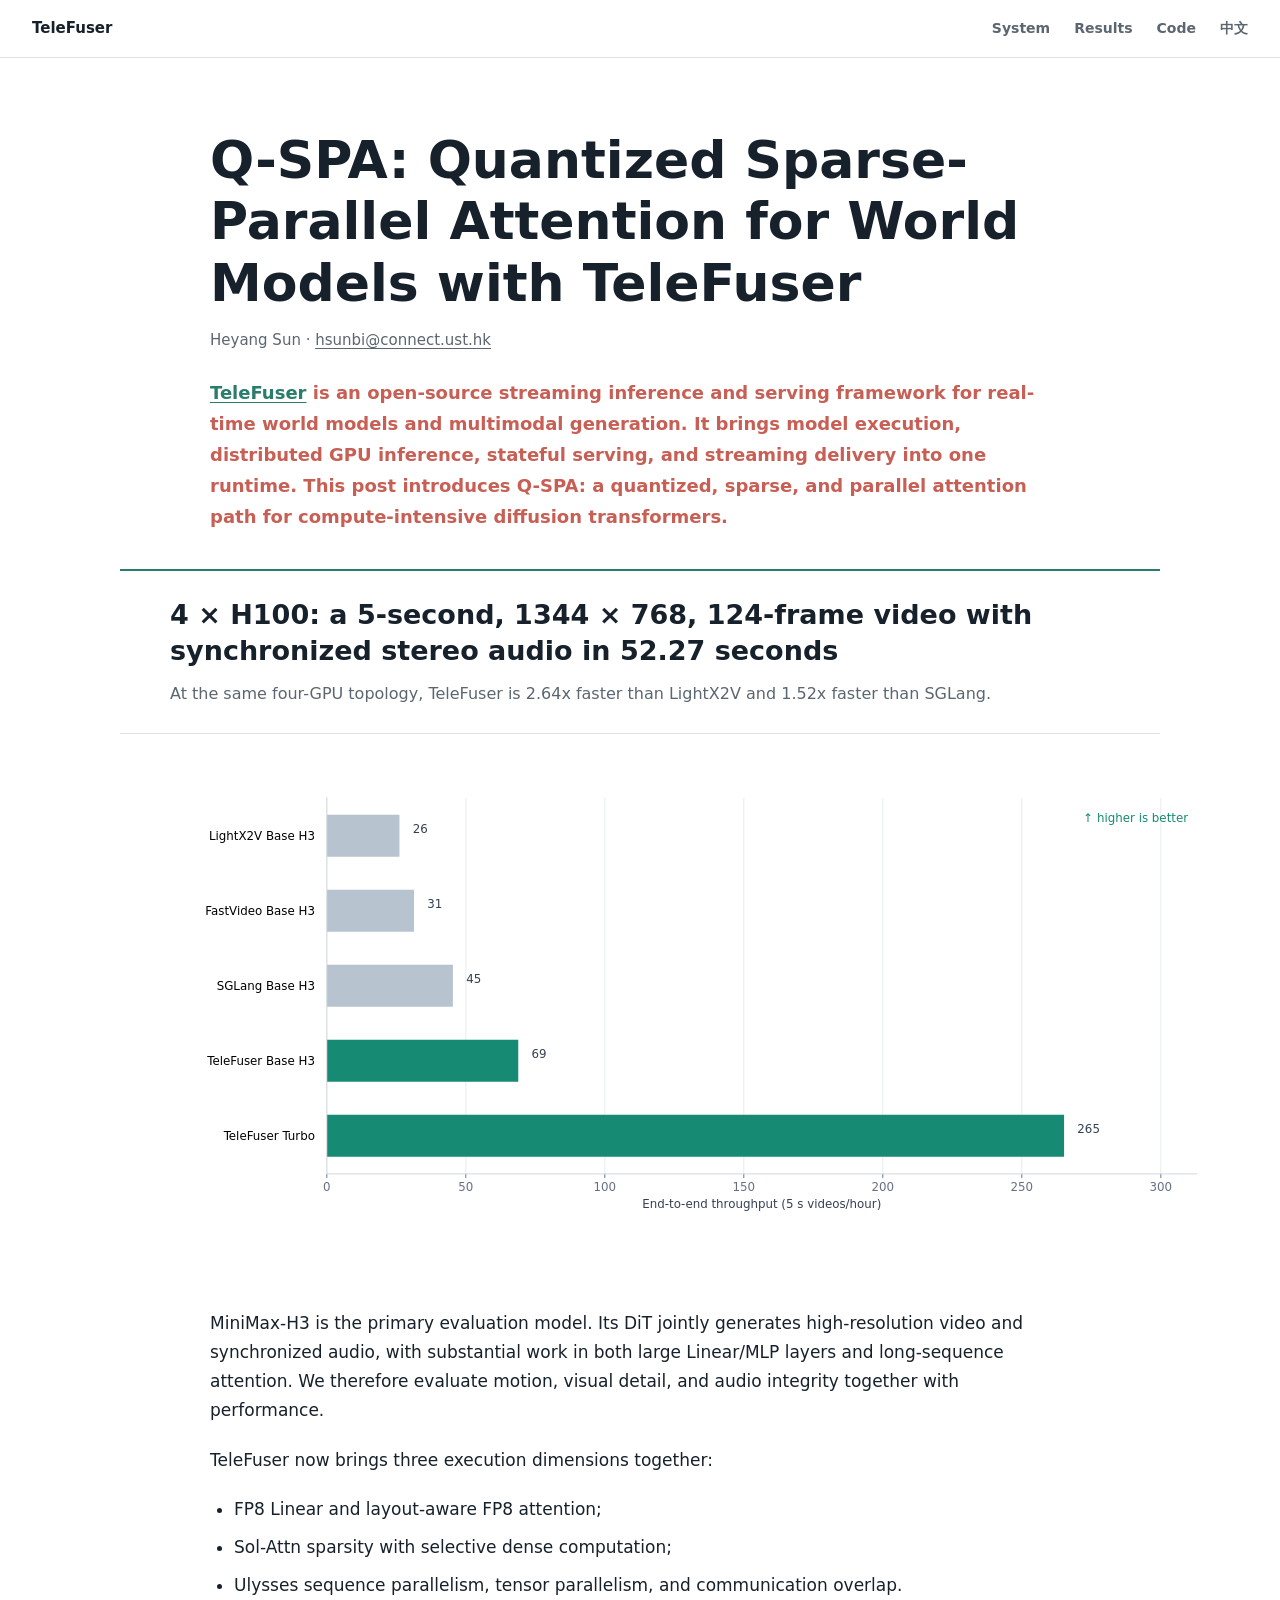
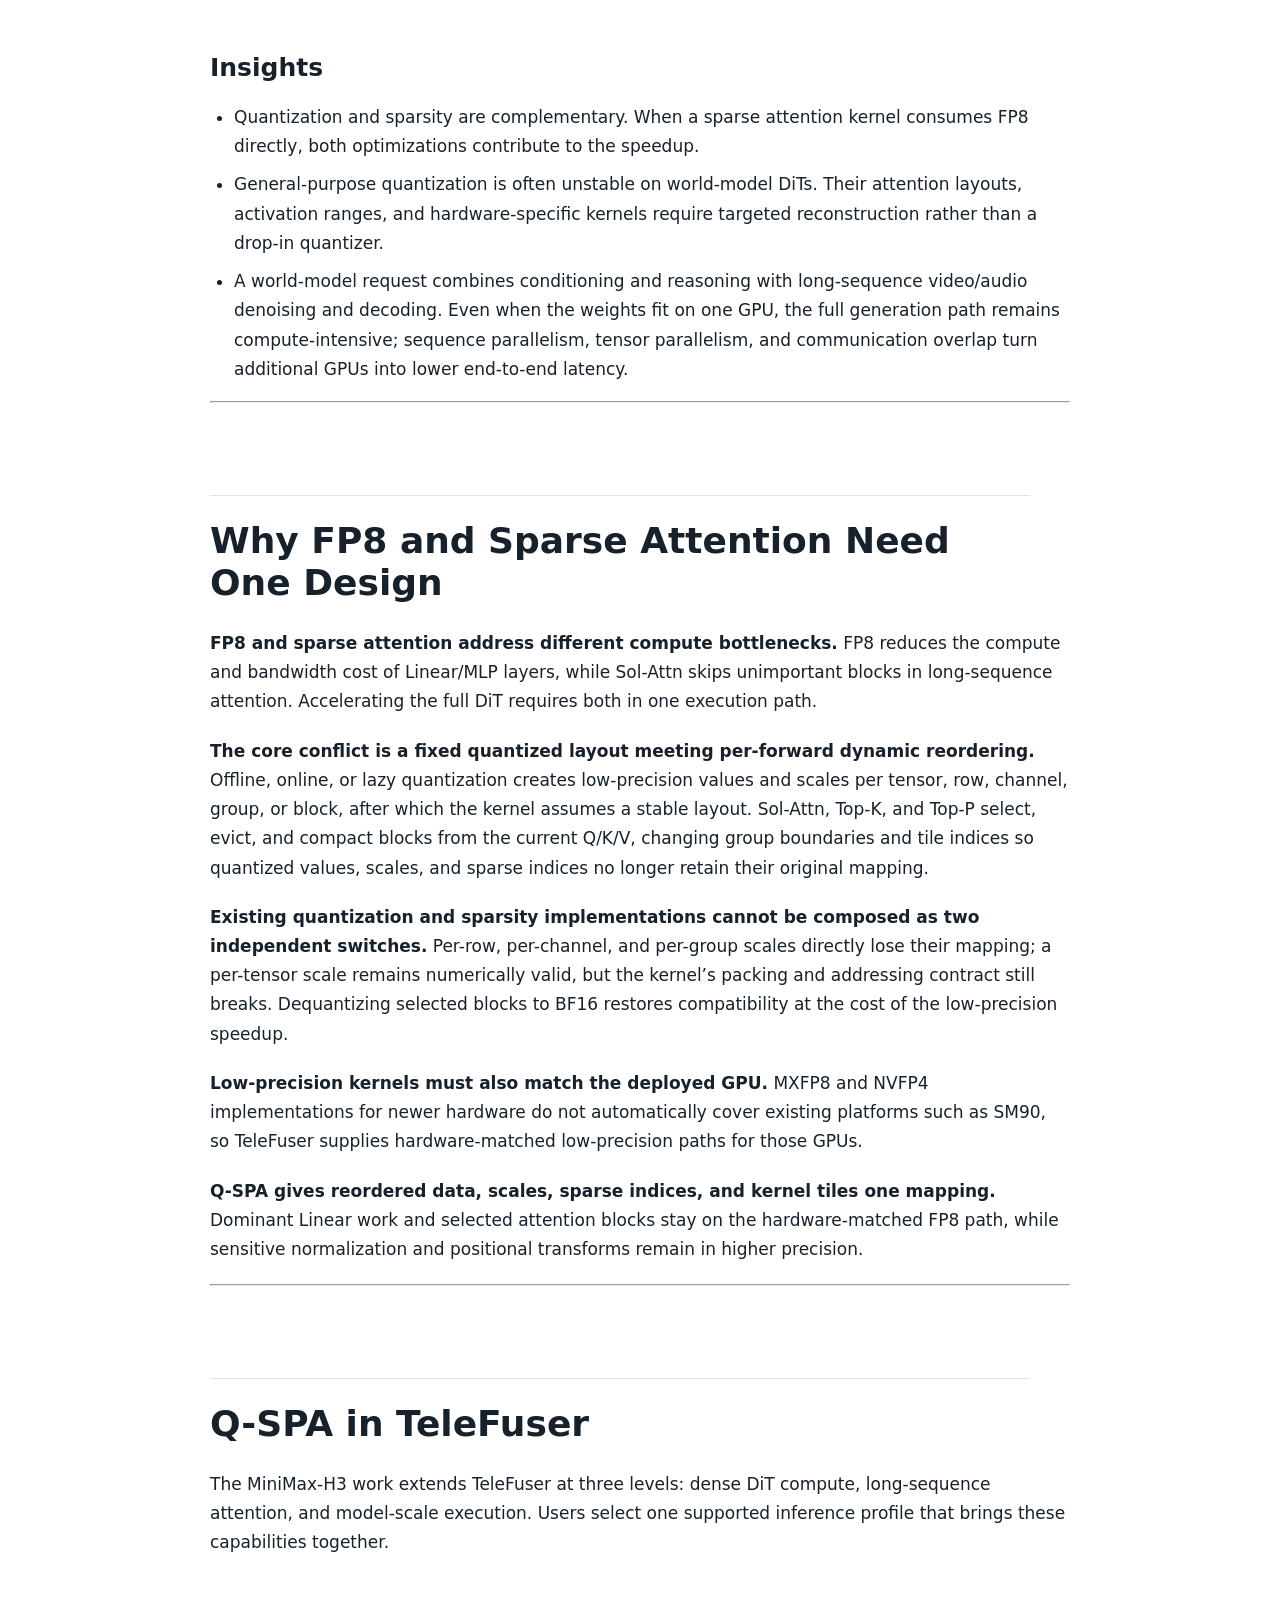
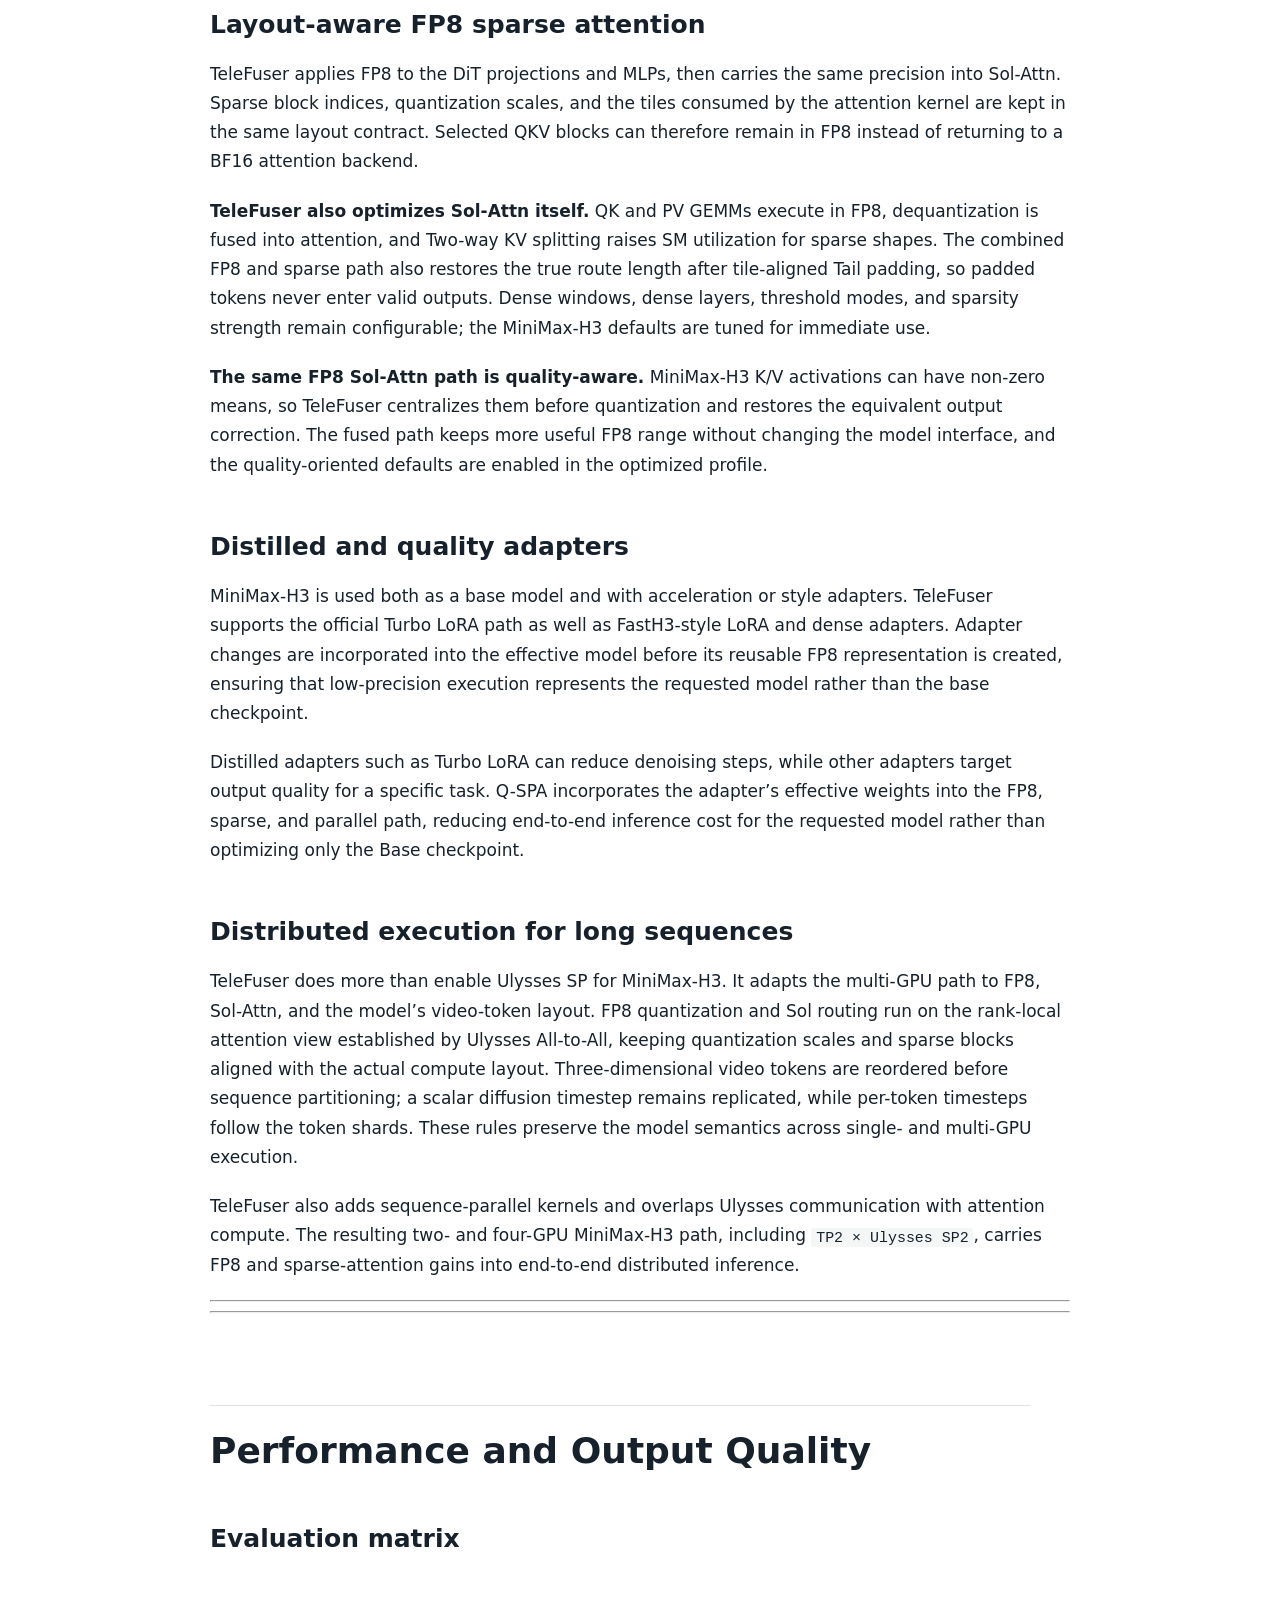
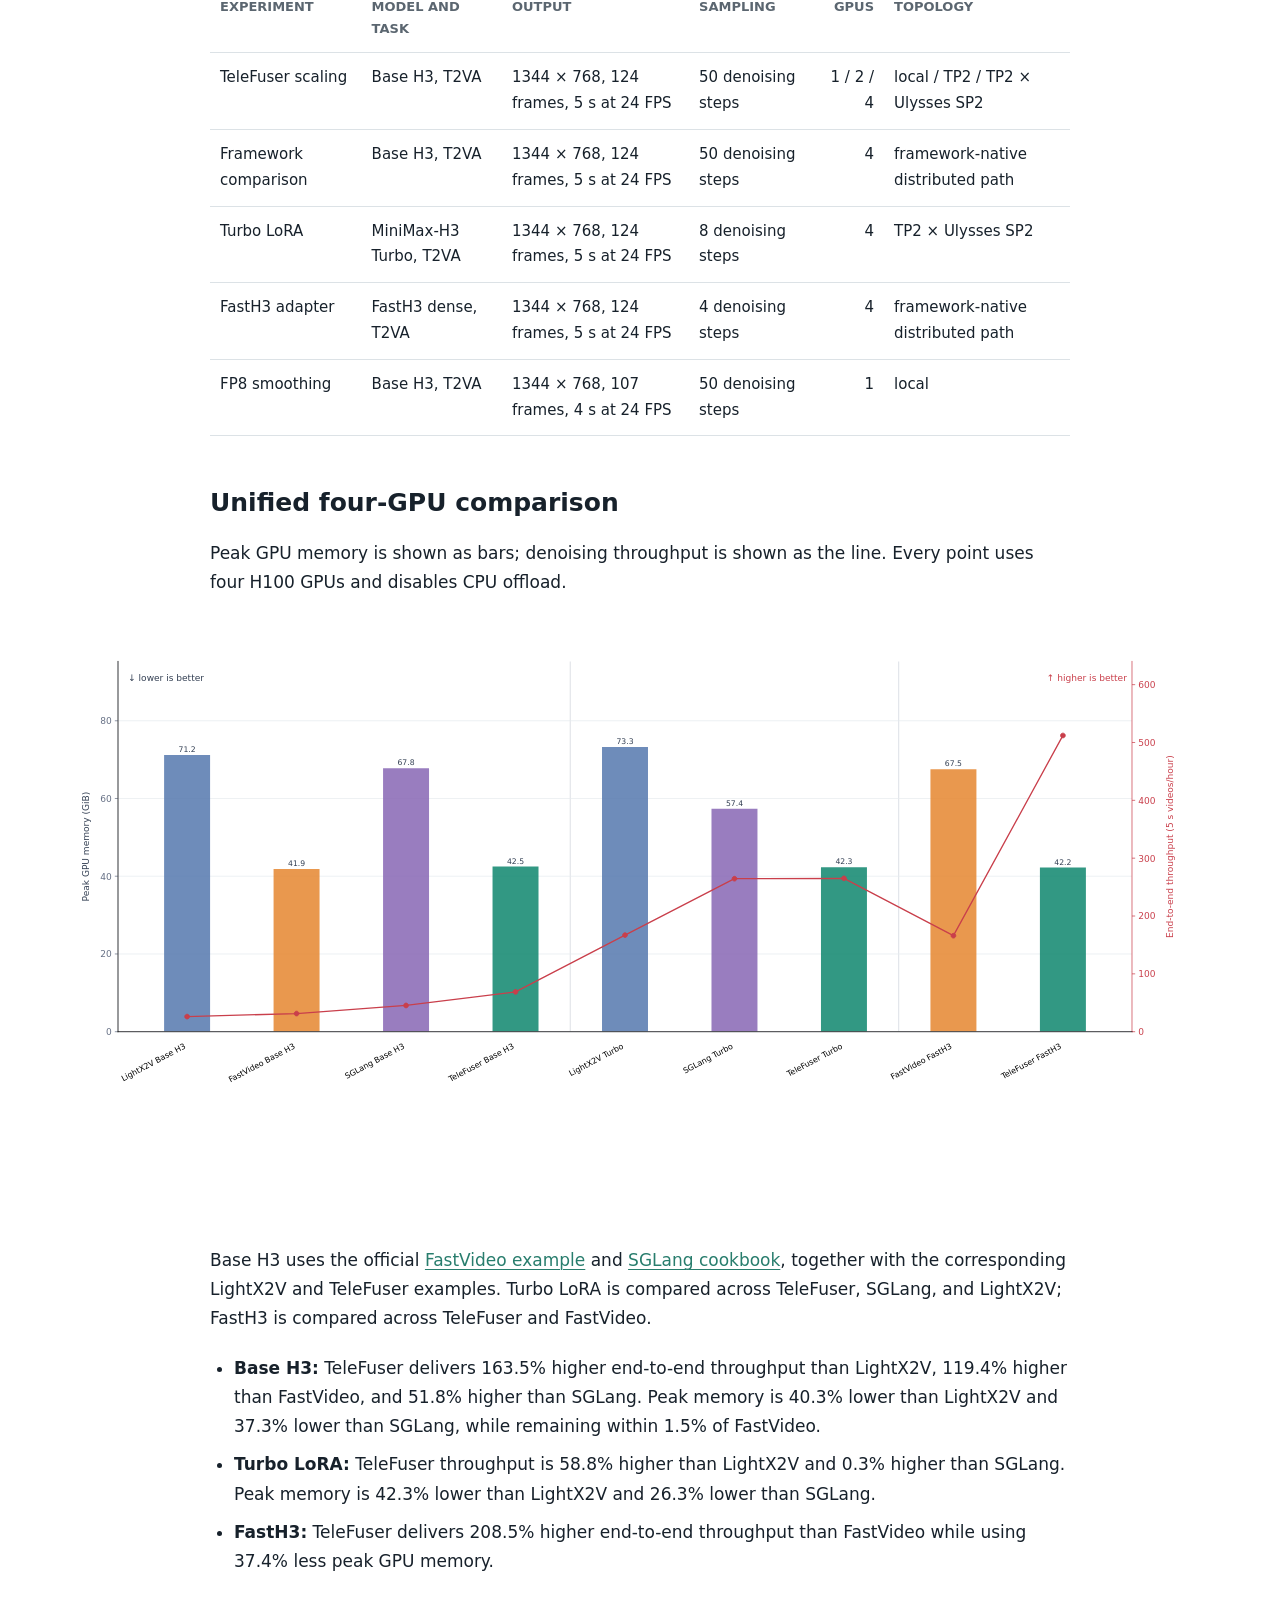
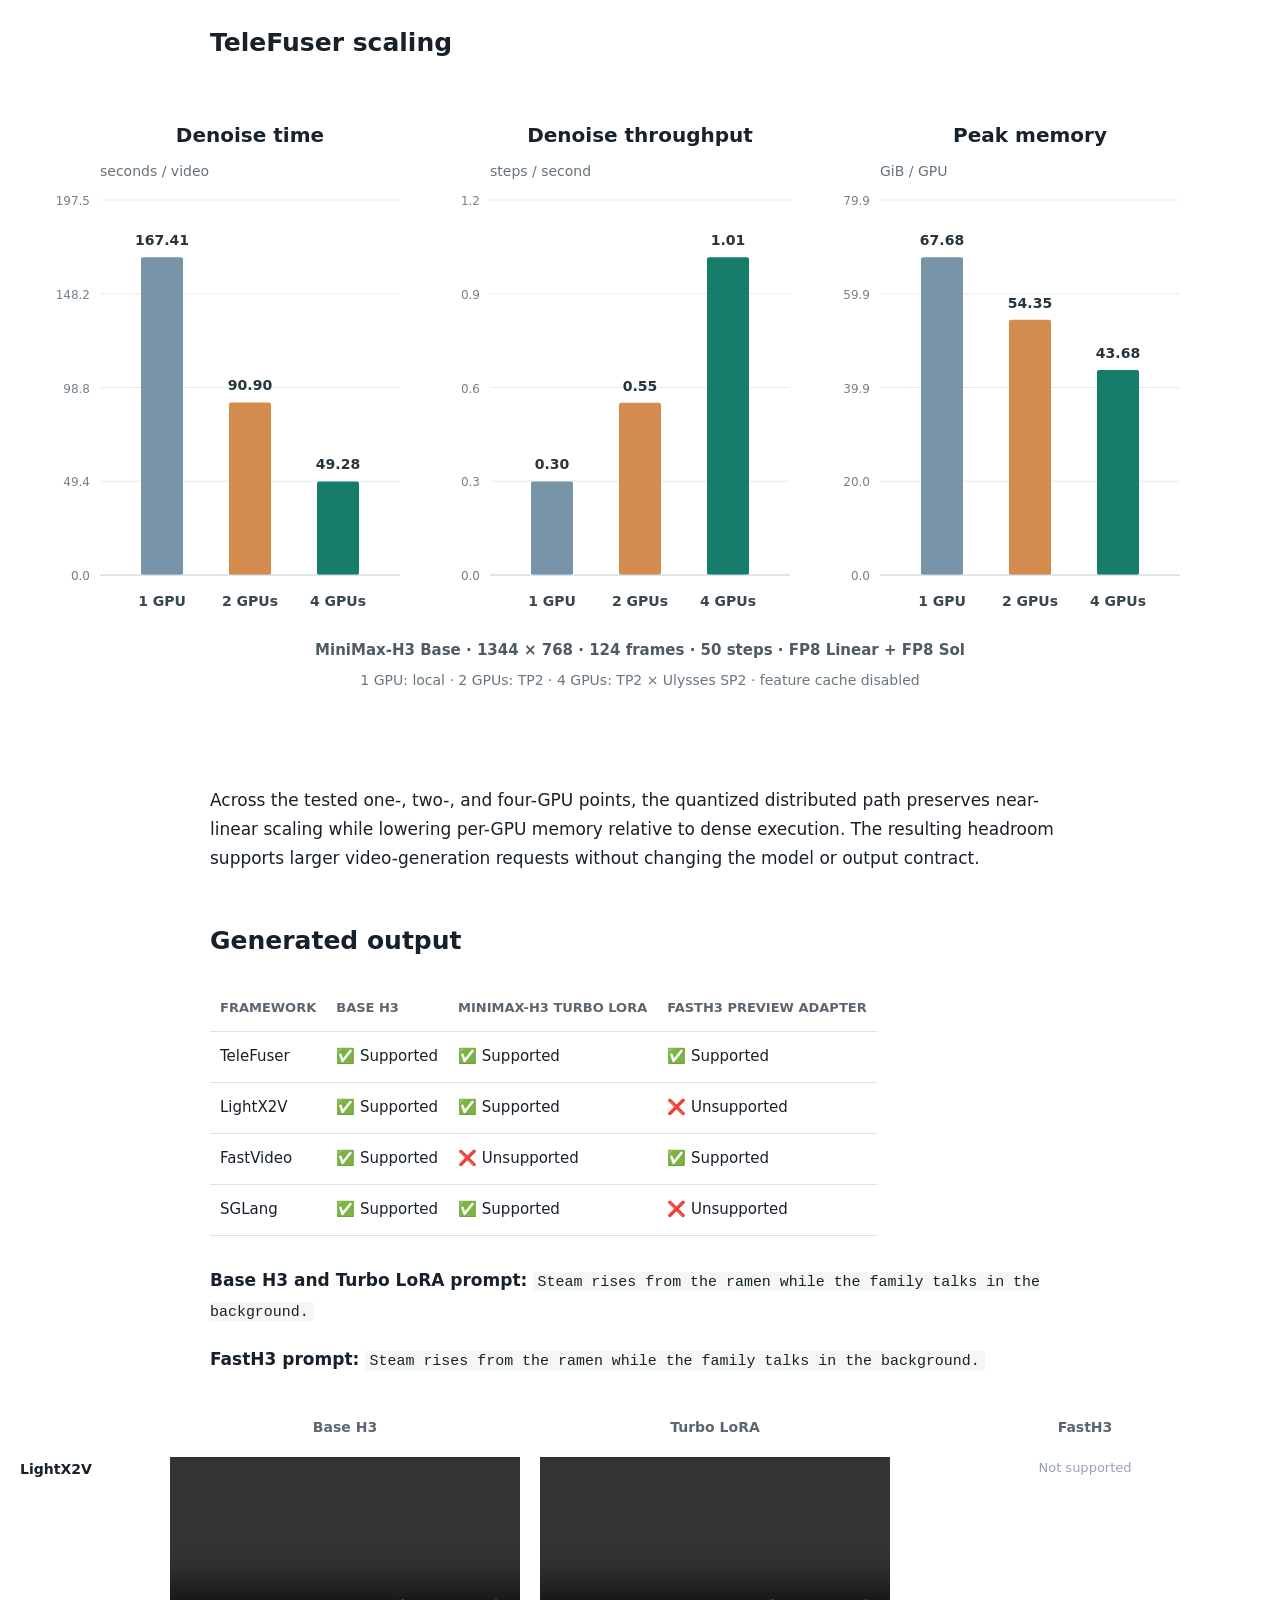
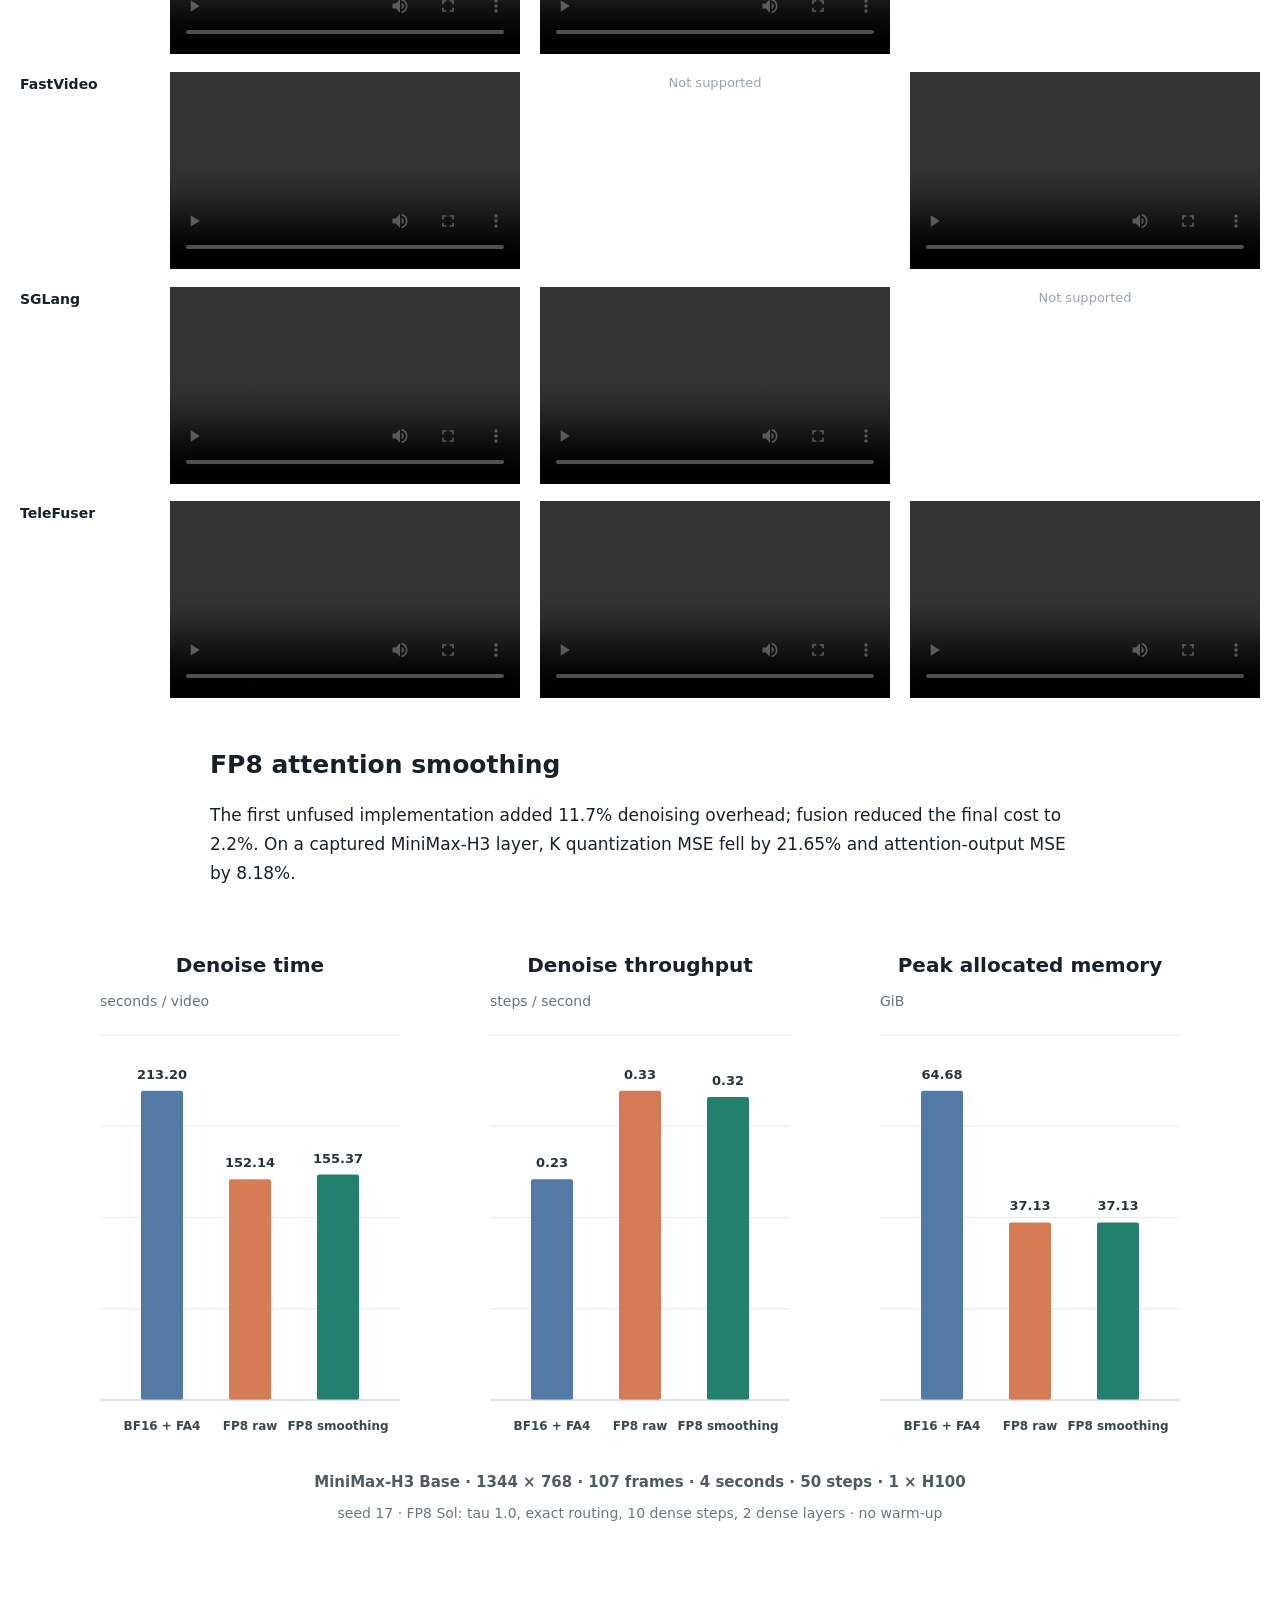
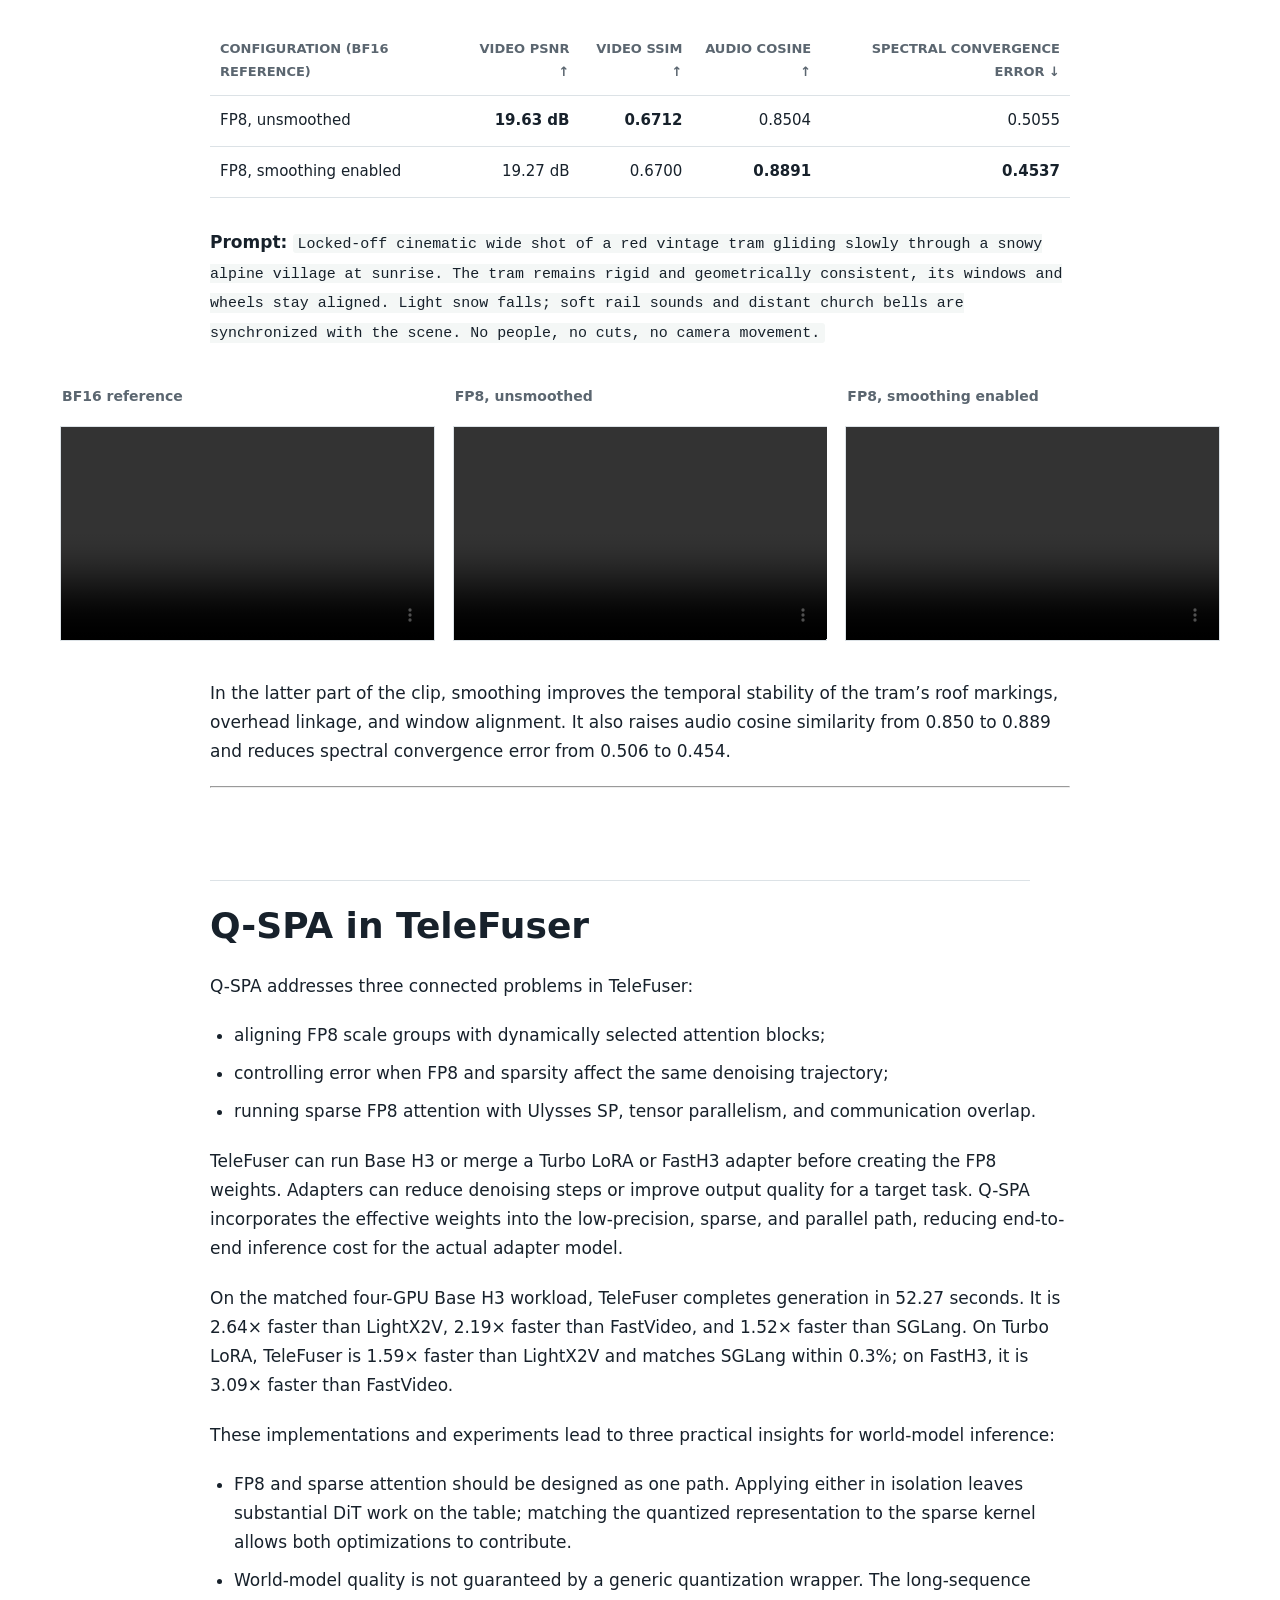
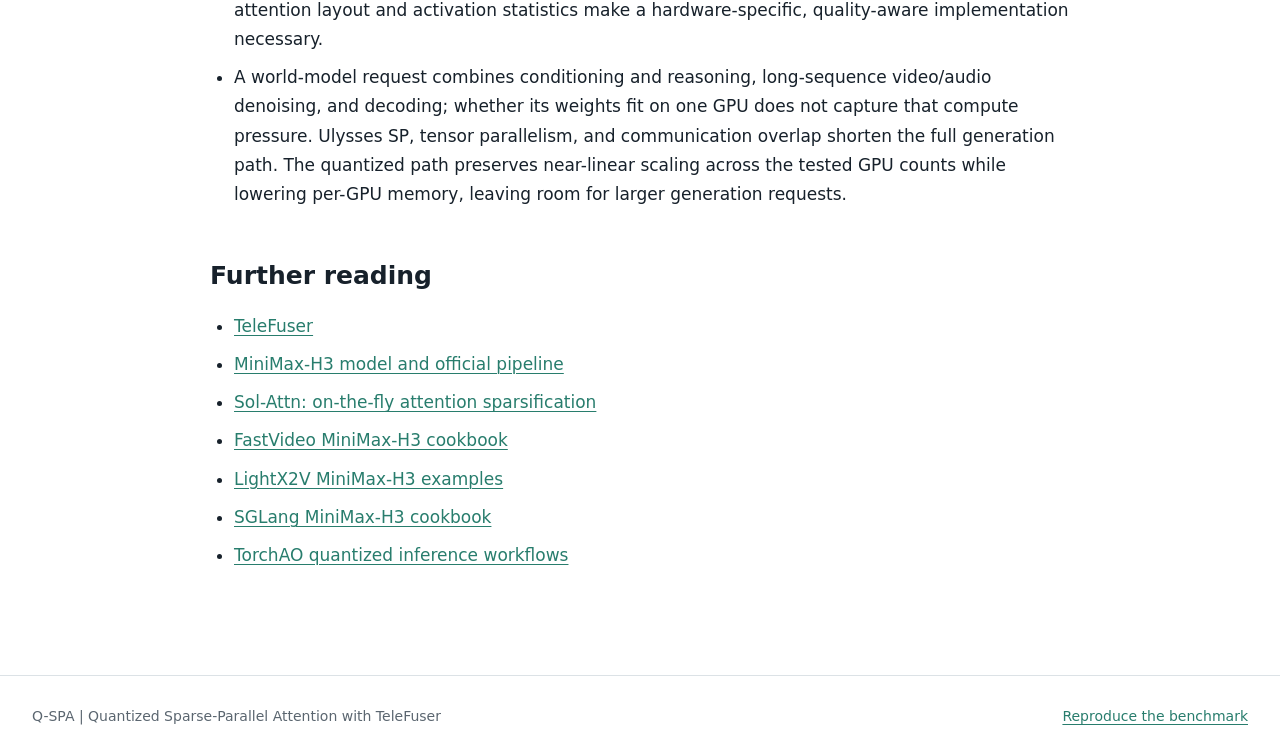
==== commit 6dd2d93a: "Refine charts and evaluation layout" ====
--- a/site/index.html
+++ b/site/index.html
@@ -33,7 +33,7 @@
   <span>At the same four-GPU topology, TeleFuser is 2.64x faster than LightX2V and 1.52x faster than SGLang.</span>
 </div>
 
-<p><img alt="Four-GPU MiniMax-H3 end-to-end throughput" src="../sections/00-introduction/assets/four-gpu-throughput.svg"></p>
+<p><img class="hero-throughput" src="../sections/00-introduction/assets/four-gpu-throughput.svg" alt="Four-GPU MiniMax-H3 end-to-end throughput"></p>
 <p>MiniMax-H3 is the primary evaluation model. Its DiT jointly generates
 high-resolution video and synchronized audio, with substantial work in both
 large Linear/MLP layers and long-sequence attention. We therefore evaluate
@@ -57,9 +57,6 @@
   tensor parallelism, and communication overlap turn additional GPUs into
   lower end-to-end latency.</li>
 </ul>
-<p>TeleFuser scales the same Base H3 request across one, two, and four GPUs; the
-four-GPU run reaches <strong>3.40x</strong> the single-GPU denoise throughput. The evaluation
-also covers SGLang, LightX2V, FastVideo, Turbo LoRA, and FastH3.</p>
 <hr>
 <h1 id="why-fp8-and-sparse-attention-need-one-design">Why FP8 and Sparse Attention Need One Design</h1>
 <p><strong>FP8 and sparse attention address different compute bottlenecks.</strong> FP8 reduces
@@ -104,6 +101,11 @@
 enter valid outputs. Dense windows, dense layers, threshold modes, and sparsity
 strength remain configurable; the MiniMax-H3 defaults are tuned for immediate
 use.</p>
+<p><strong>The same FP8 Sol-Attn path is quality-aware.</strong> MiniMax-H3 K/V activations can
+have non-zero means, so TeleFuser centralizes them before quantization and
+restores the equivalent output correction. The fused path keeps more useful
+FP8 range without changing the model interface, and the quality-oriented
+defaults are enabled in the optimized profile.</p>
 <h2 id="distilled-and-quality-adapters">Distilled and quality adapters</h2>
 <p>MiniMax-H3 is used both as a base model and with acceleration or style adapters.
 TeleFuser supports the official Turbo LoRA path as well as FastH3-style LoRA
@@ -129,19 +131,6 @@
 including <code>TP2 × Ulysses SP2</code>, carries FP8 and sparse-attention gains into
 end-to-end distributed inference.</p>
 <hr>
-<h1 id="quality-aware-fp8">Quality-aware FP8</h1>
-<p>Diffusion models feed each prediction into the next denoising update, so local
-FP8 error can accumulate across the trajectory. TeleFuser therefore includes
-attention smoothing in its FP8 path rather than treating quality as a separate
-post-processing step.</p>
-<p>Profiling MiniMax-H3 layers showed that some K/V tensors have clearly non-zero
-mean distributions. TeleFuser centralizes K/V before FP8 attention and restores
-the equivalent shift in the output. This attention-specific asymmetric
-quantization keeps more of the useful FP8 range without changing the model&rsquo;s
-interface.</p>
-<p>Centralization and output correction are fused into FP8 Sol-Attn and enabled by
-default. The end-to-end quality and overhead measurements appear after the main
-performance evaluation.</p>
 <hr>
 <h1 id="results">Performance and Output Quality</h1>
 <h2 id="evaluation-matrix">Evaluation matrix</h2>
@@ -199,11 +188,6 @@
 </tr>
 </tbody>
 </table>
-<h2 id="telefuser-scaling">TeleFuser scaling</h2>
-<p><img alt="TeleFuser Base H3 scaling" src="../sections/04-evaluation/assets/base-scaling.svg"></p>
-<p>The four-GPU Base H3 run reaches <strong>3.40×</strong> the single-GPU denoising throughput.
-The distributed path combines tensor parallelism and Ulysses sequence
-parallelism with communication-compute overlap.</p>
 <h2 id="unified-four-gpu-comparison">Unified four-GPU comparison</h2>
 <p>Peak GPU memory is shown as bars; denoising throughput is shown as the line.
 Every point uses four H100 GPUs and disables CPU offload.</p>
@@ -214,6 +198,12 @@
 <li><strong>Turbo LoRA:</strong> TeleFuser throughput is 58.8% higher than LightX2V and 0.3% higher than SGLang. Peak memory is 42.3% lower than LightX2V and 26.3% lower than SGLang.</li>
 <li><strong>FastH3:</strong> TeleFuser delivers 208.5% higher end-to-end throughput than FastVideo while using 37.4% less peak GPU memory.</li>
 </ul>
+<h2 id="telefuser-scaling">TeleFuser scaling</h2>
+<p><img alt="TeleFuser Base H3 scaling" src="../sections/04-evaluation/assets/base-scaling.svg"></p>
+<p>Across the tested one-, two-, and four-GPU points, the quantized distributed
+path preserves near-linear scaling while lowering per-GPU memory relative to
+dense execution. The resulting headroom supports larger video-generation
+requests without changing the model or output contract.</p>
 <h2 id="generated-output">Generated output</h2>
 <table>
 <thead>
@@ -353,9 +343,9 @@
 <li>A world-model request combines conditioning and reasoning, long-sequence
   video/audio denoising, and decoding; whether its weights fit on one GPU does
   not capture that compute pressure. Ulysses SP, tensor parallelism, and
-  communication overlap shorten the full generation path. MiniMax-H3 denoising
-  falls from 167.41 seconds on one GPU to 90.90 seconds on two and 49.28 seconds
-  on four, reaching 3.40x the single-GPU throughput.</li>
+  communication overlap shorten the full generation path. The quantized path
+  preserves near-linear scaling across the tested GPU counts while lowering
+  per-GPU memory, leaving room for larger generation requests.</li>
 </ul>
 <h2 id="further-reading">Further reading</h2>
 <ul>
--- a/site/styles.css
+++ b/site/styles.css
@@ -210,6 +210,11 @@
   transform: translateX(-50%);
 }
 
+.hero-throughput {
+  width: min(1160px, calc(100vw - 40px));
+  margin: 34px 50% 46px;
+}
+
 table {
   display: block;
   width: 100%;
@@ -257,11 +262,12 @@
 
 .video-matrix {
   display: grid;
-  width: min(1240px, calc(100vw - 40px));
+  width: min(1380px, calc(100vw - 40px));
+  min-width: 1040px;
   margin: 40px 50%;
-  grid-template-columns: 110px repeat(3, minmax(0, 1fr));
-  gap: 22px 16px;
-  align-items: center;
+  grid-template-columns: 130px repeat(3, minmax(260px, 1fr));
+  gap: 18px 20px;
+  align-items: start;
   transform: translateX(-50%);
 }
 
@@ -280,12 +286,13 @@
 
 .video-matrix figure {
   margin: 0;
+  min-width: 0;
 }
 
 .video-matrix video {
   display: block;
   width: 100%;
-  aspect-ratio: 7 / 4;
+  aspect-ratio: 16 / 9;
   border: 0;
   background: #000000;
 }
@@ -405,6 +412,10 @@
     width: calc(100vw - 24px);
   }
 
+  .hero-throughput {
+    width: calc(100vw - 24px);
+  }
+
   .hero-result {
     width: calc(100vw - 24px);
     padding: 22px 6px;
@@ -422,6 +433,7 @@
 
   .video-matrix {
     width: calc(100vw - 24px);
+    min-width: 0;
     grid-template-columns: 82px repeat(3, minmax(210px, 1fr));
     overflow-x: auto;
   }
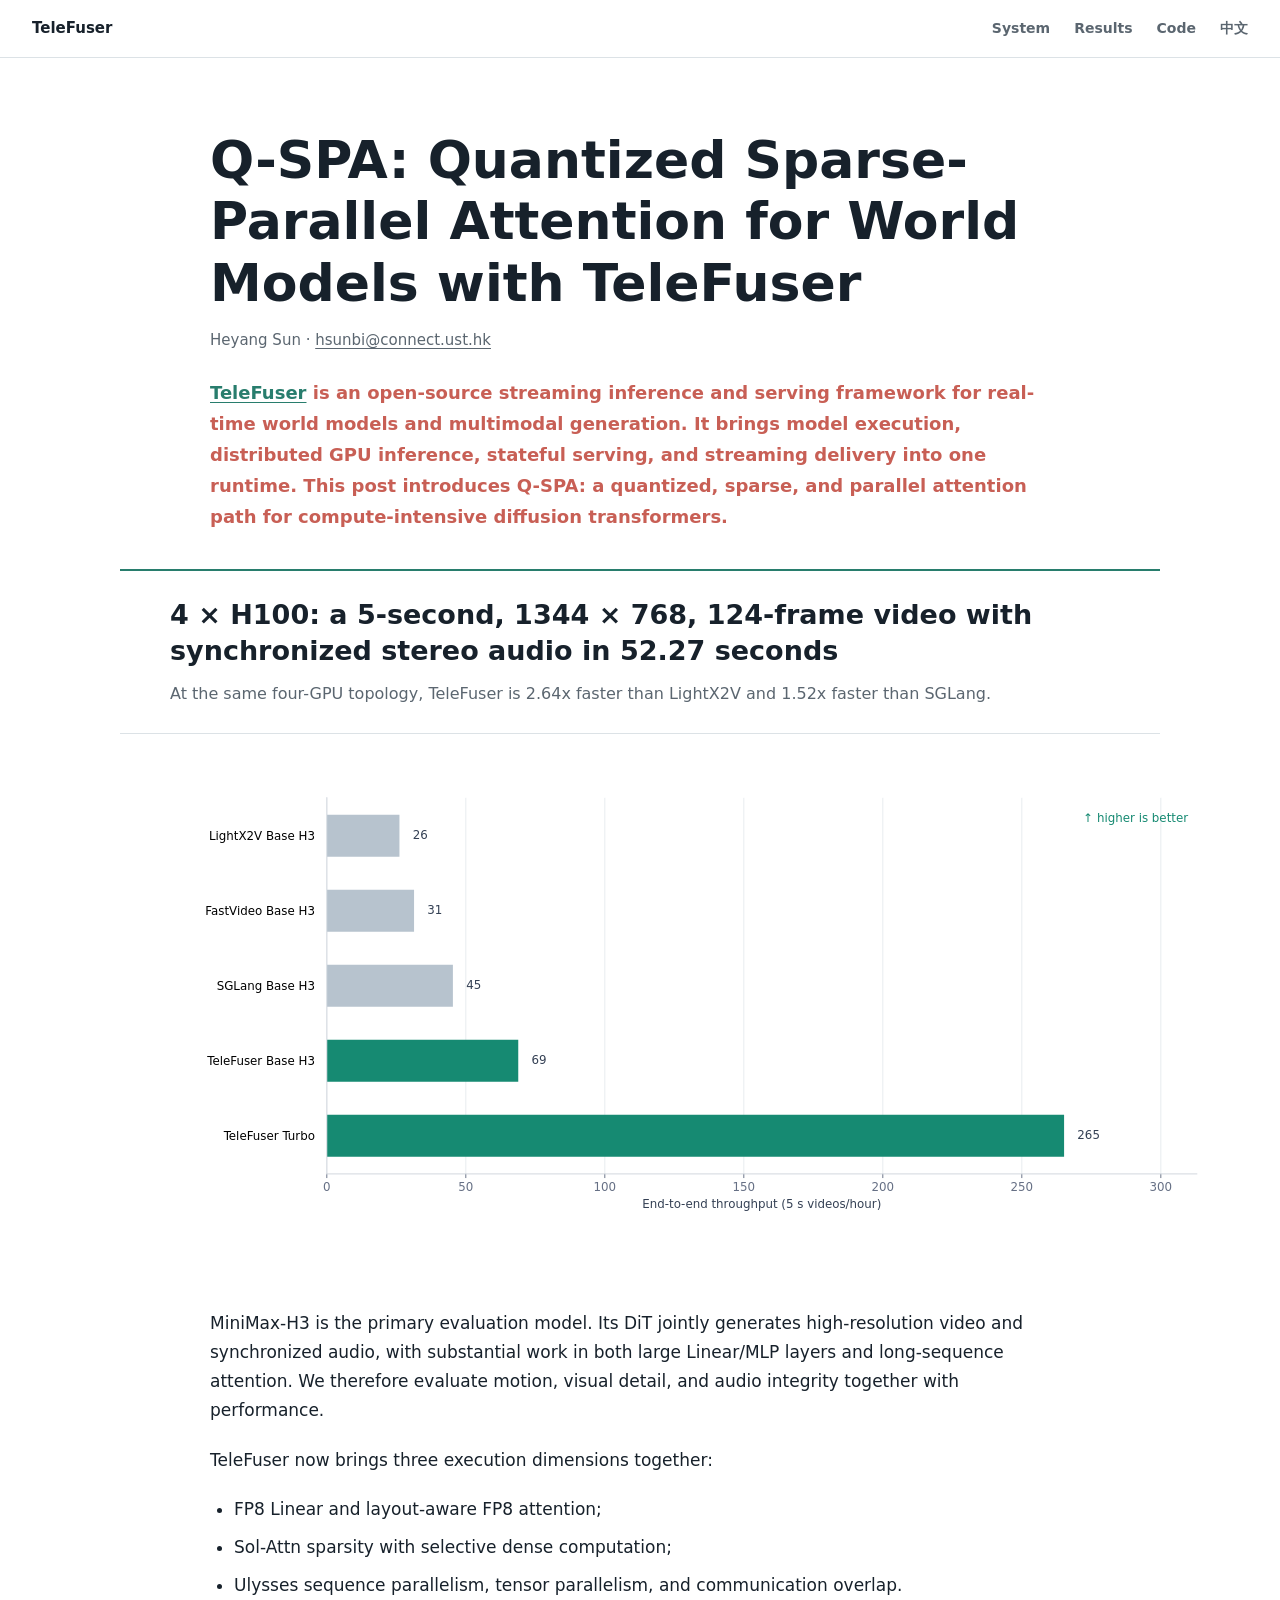
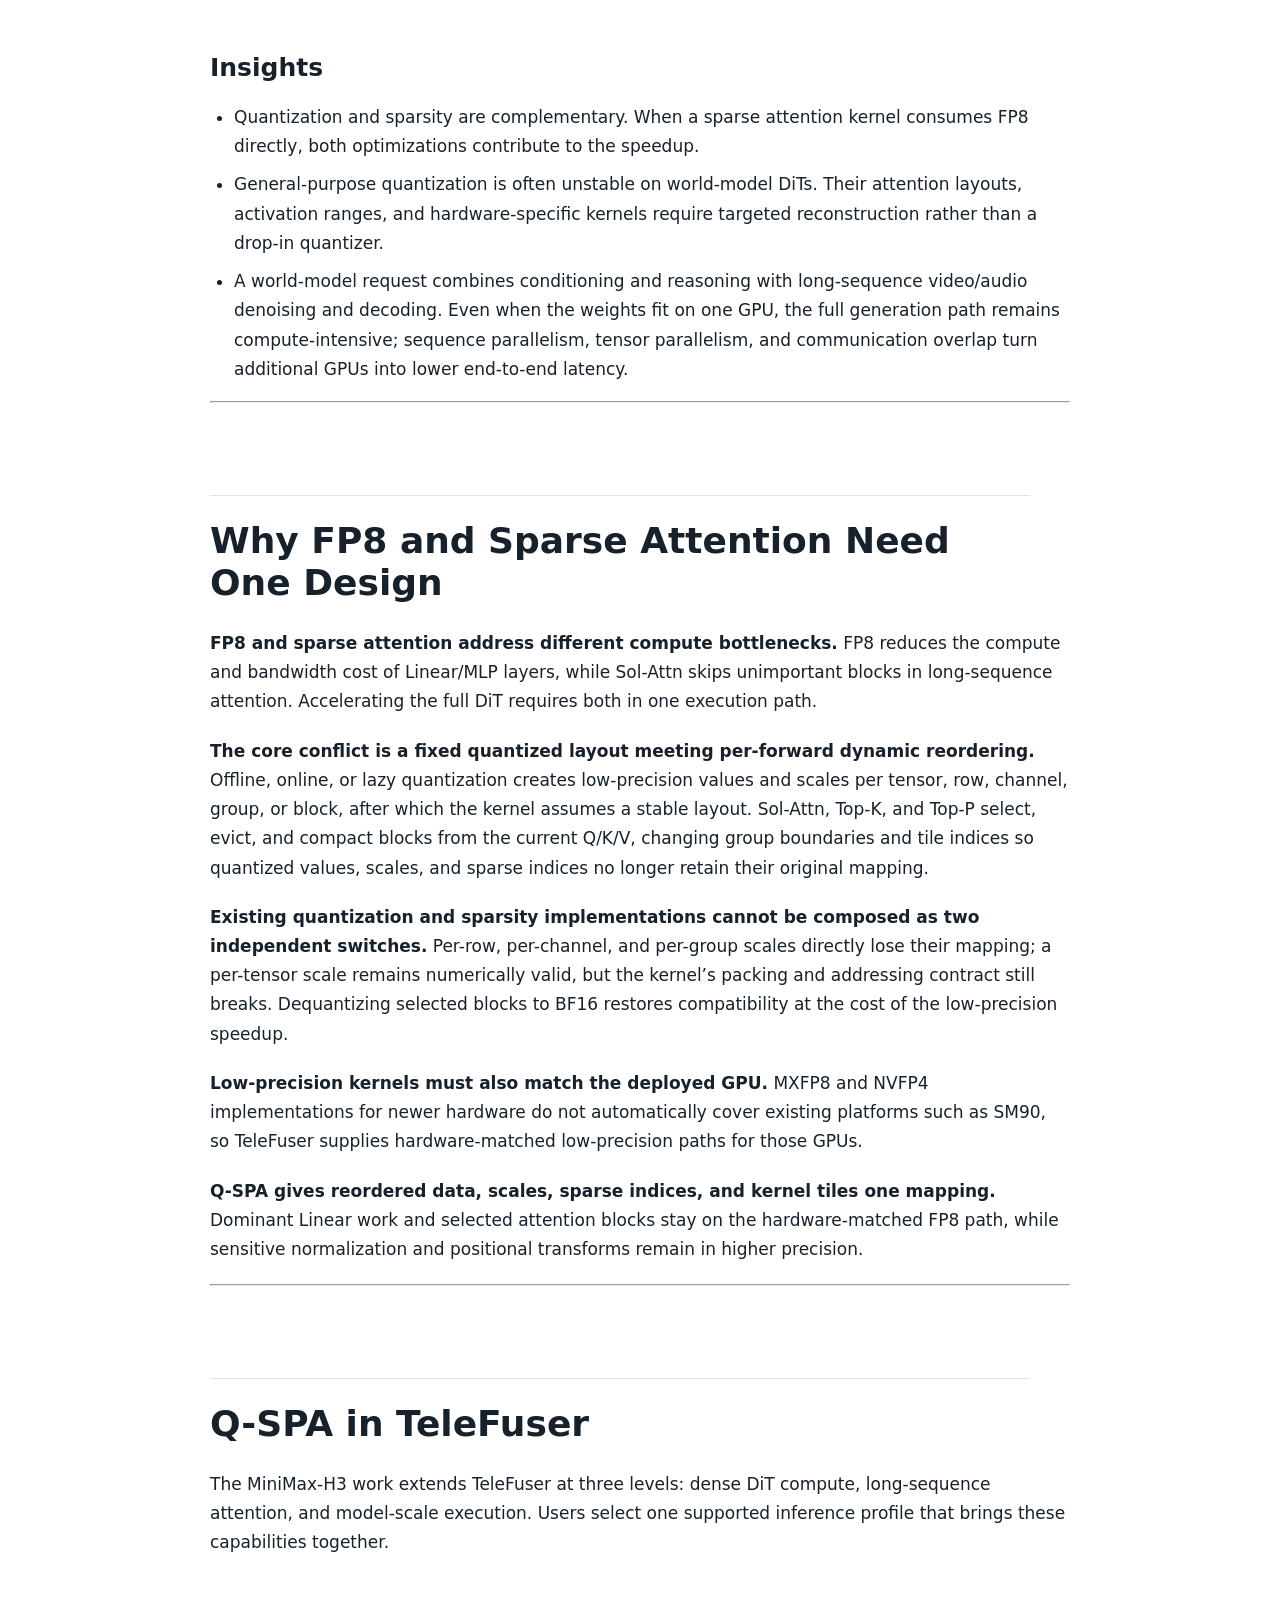
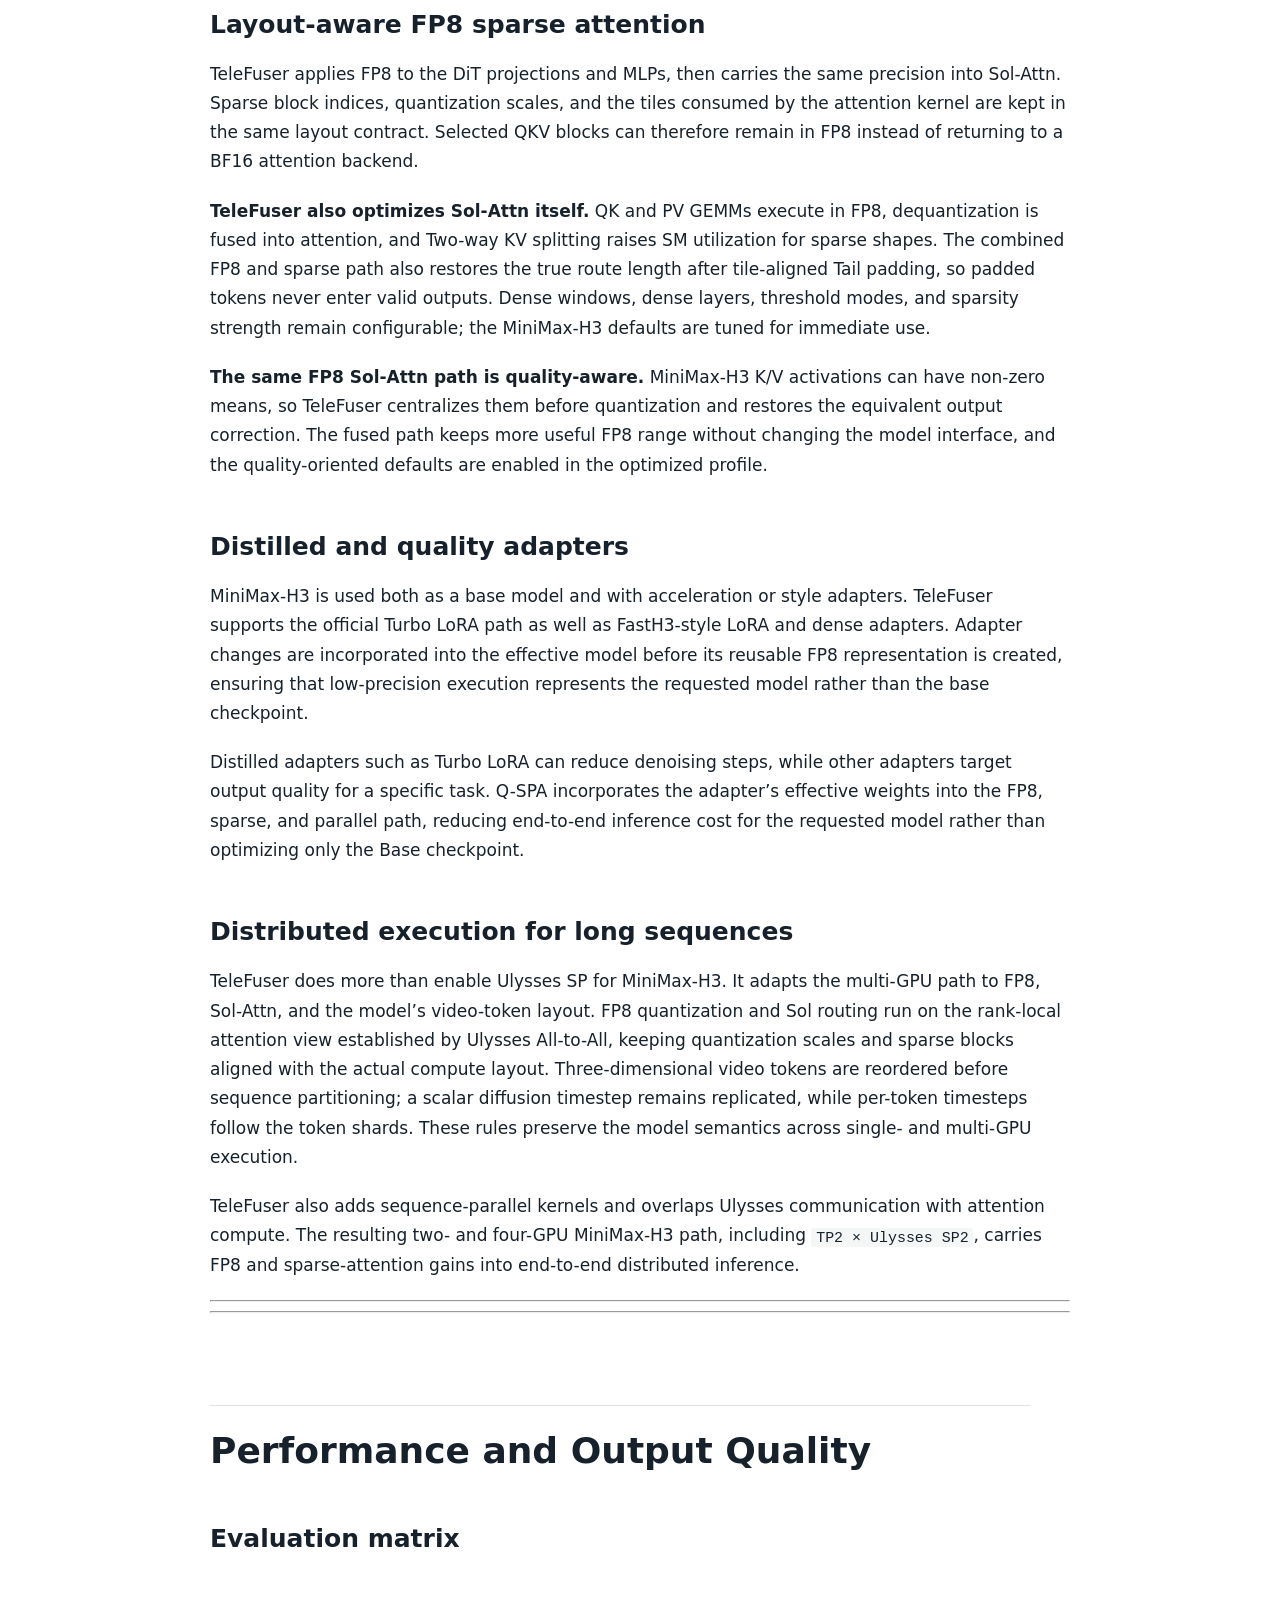
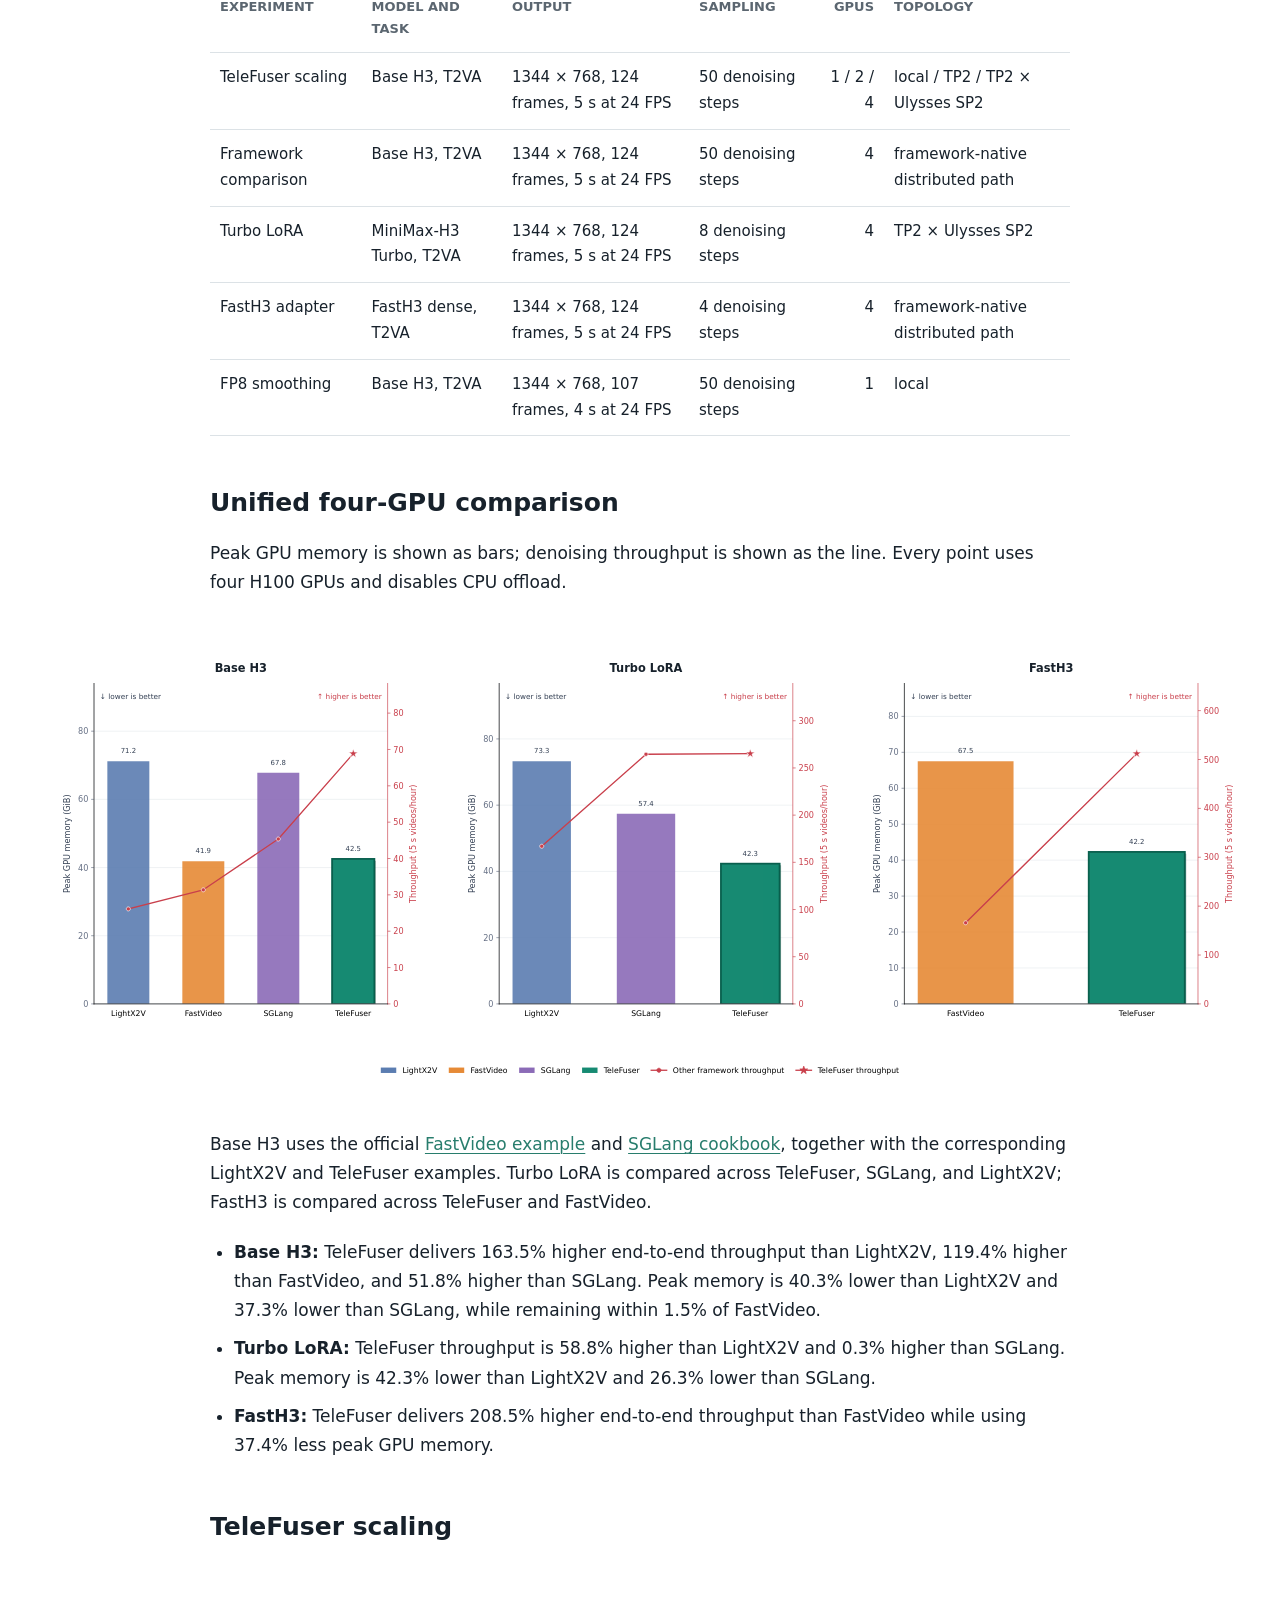
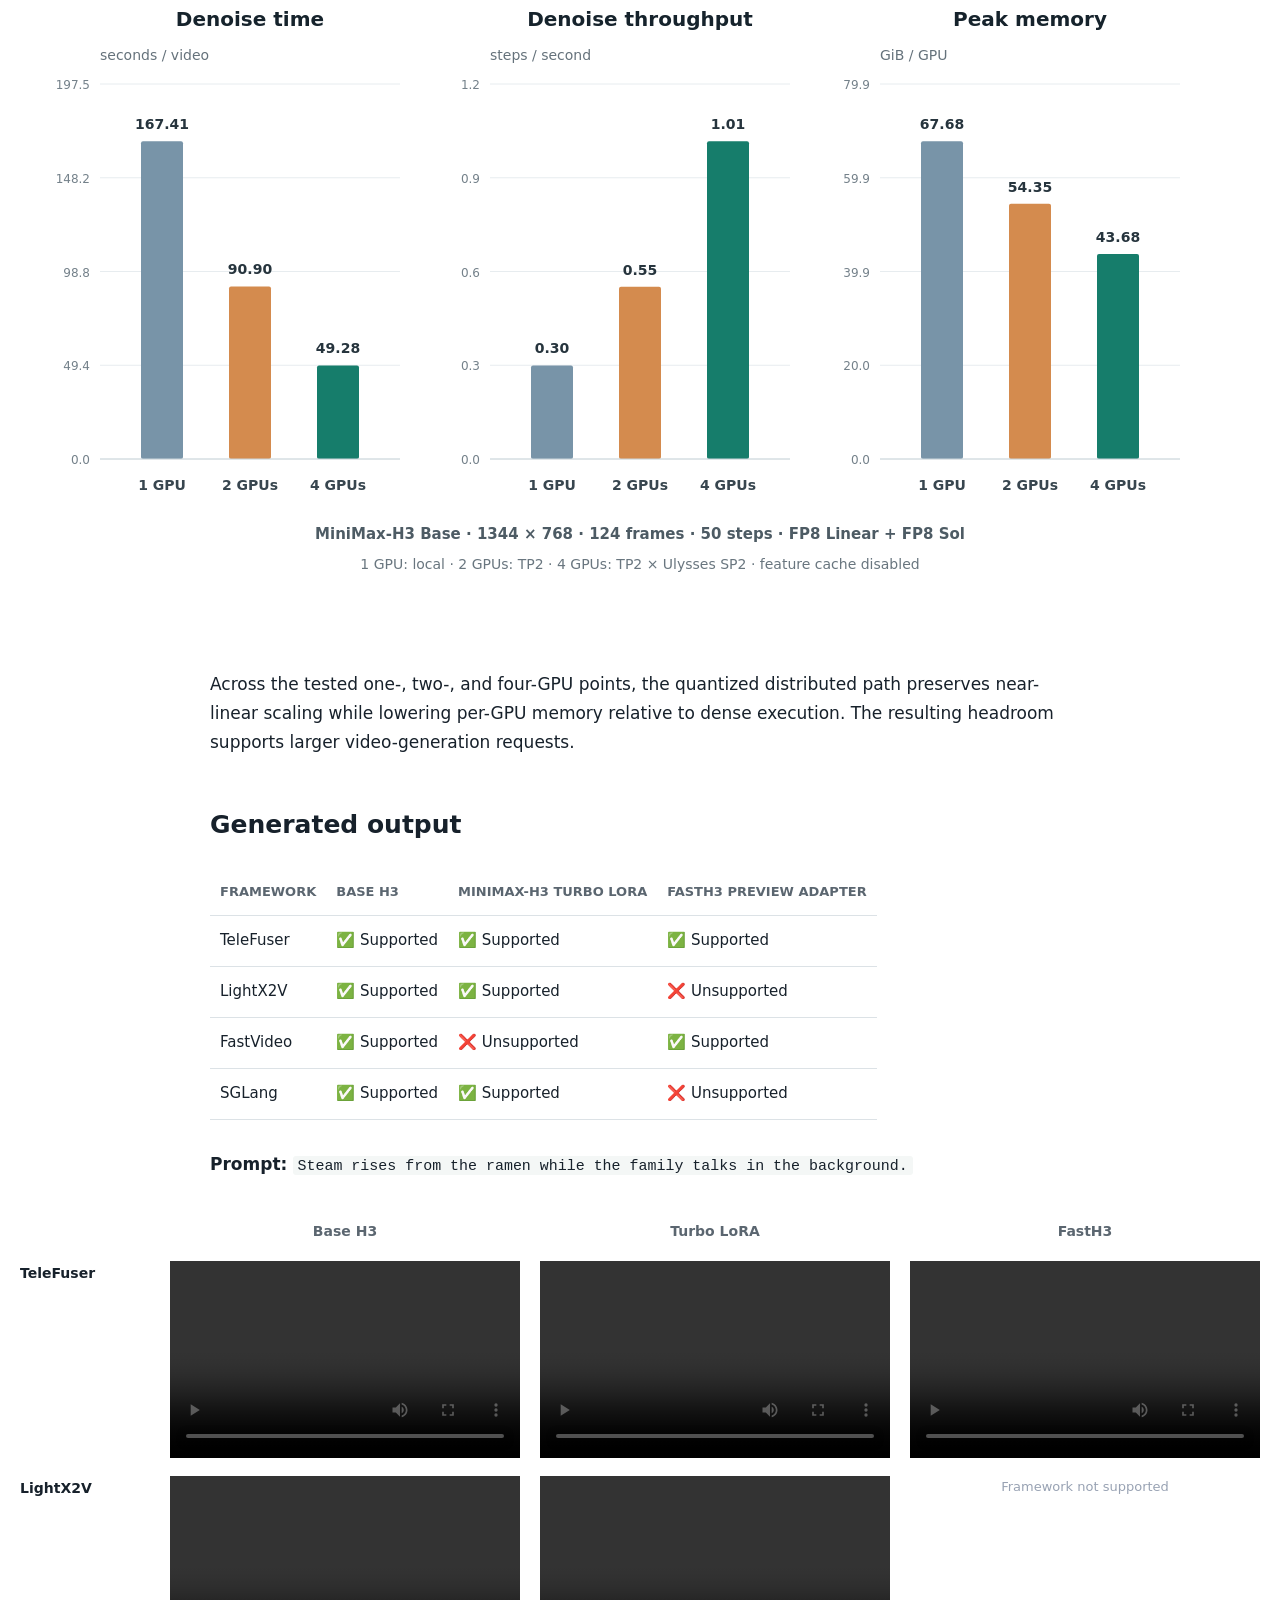
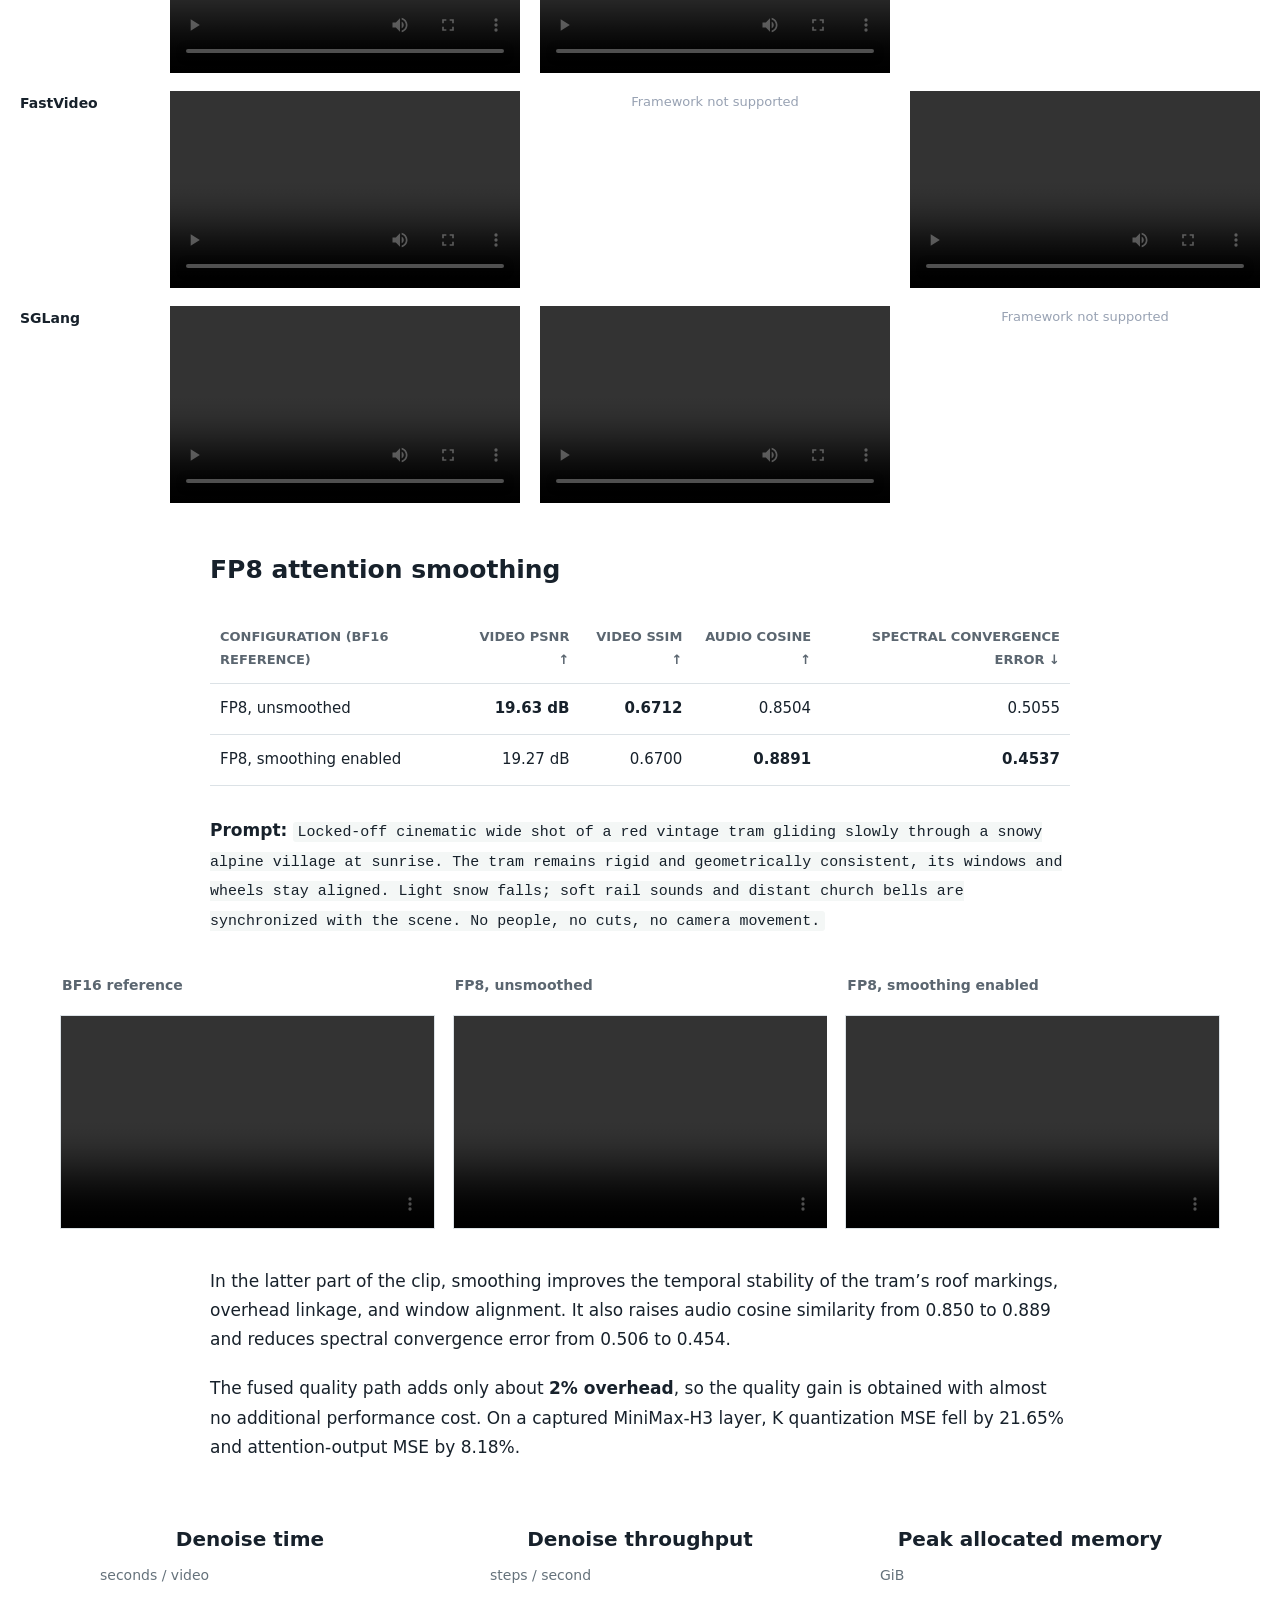
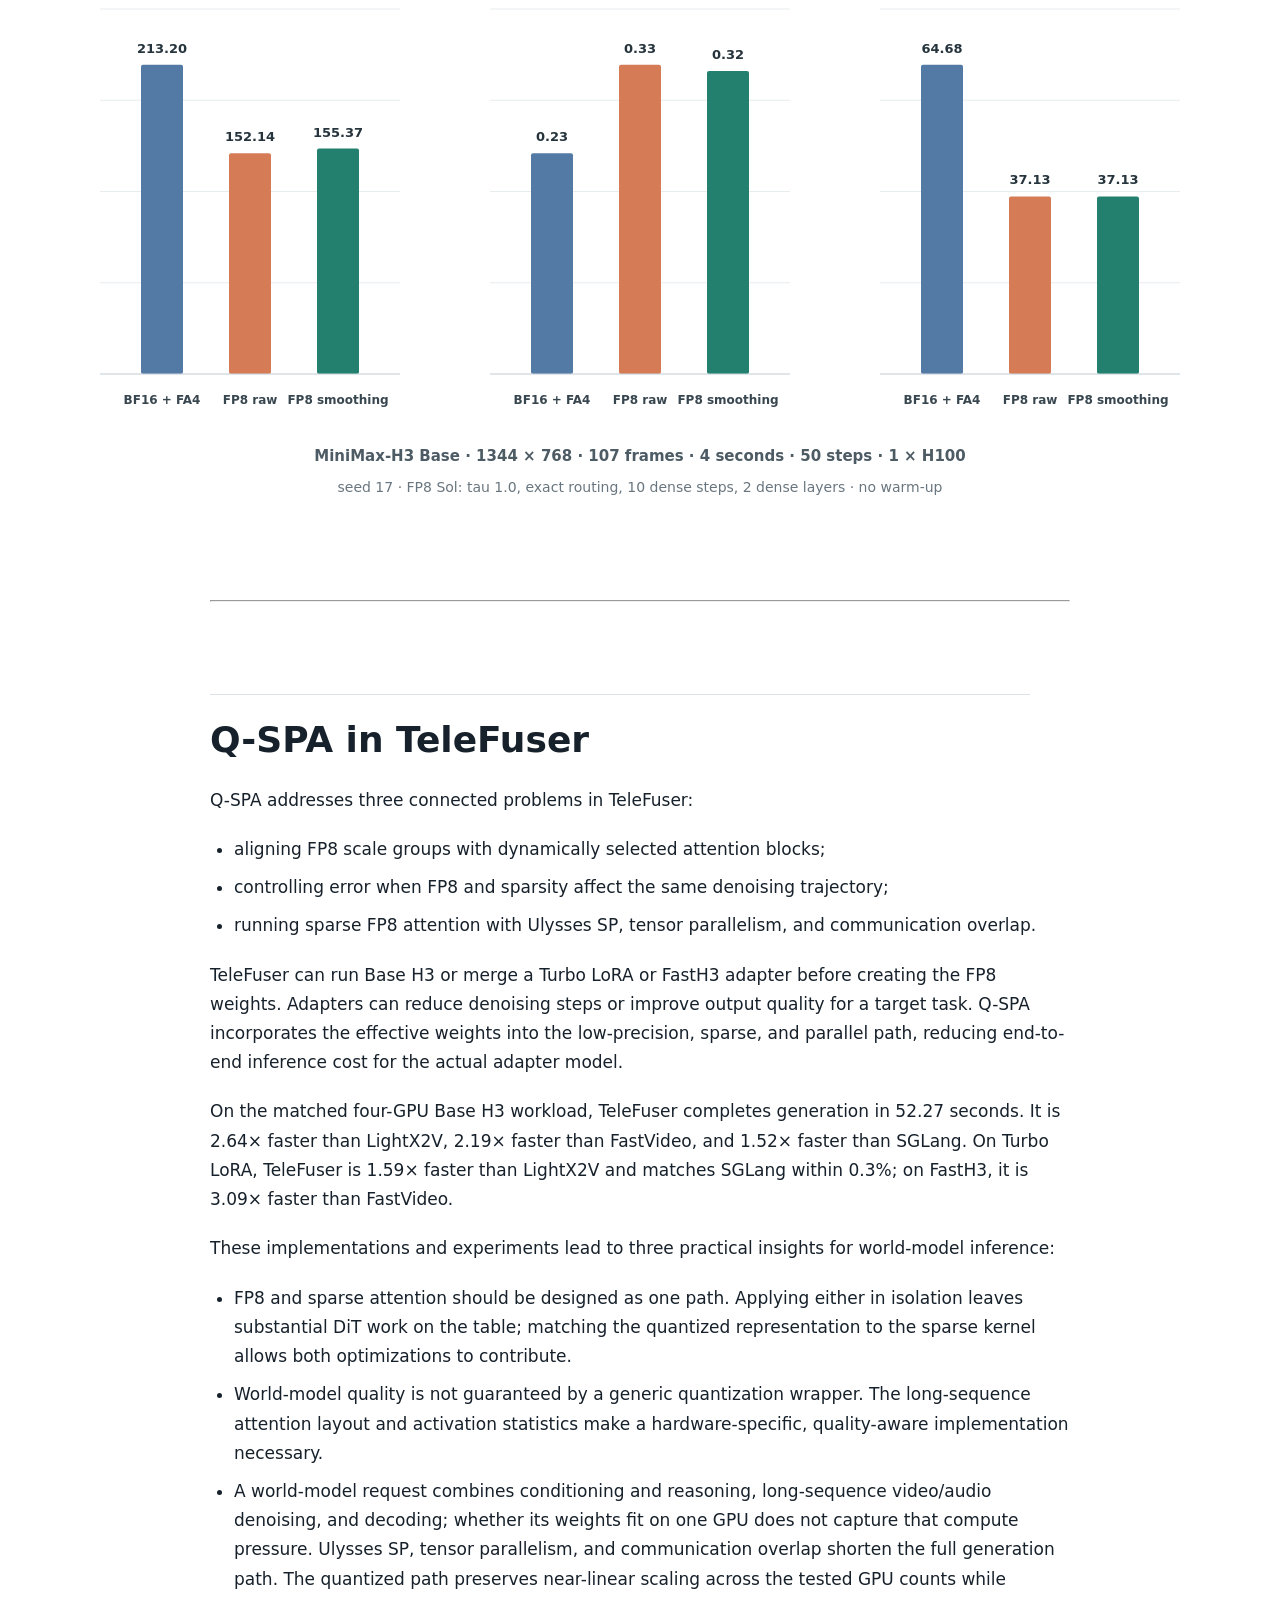
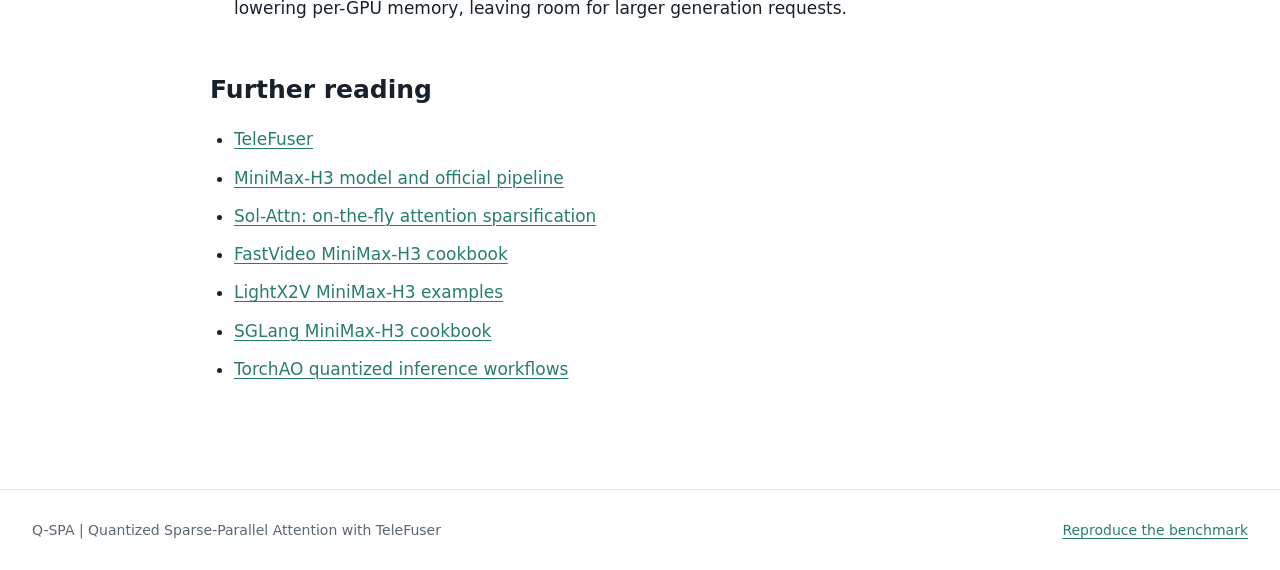
==== commit f752b64c: "Refine workload charts and output matrix" ====
--- a/site/index.html
+++ b/site/index.html
@@ -203,7 +203,7 @@
 <p>Across the tested one-, two-, and four-GPU points, the quantized distributed
 path preserves near-linear scaling while lowering per-GPU memory relative to
 dense execution. The resulting headroom supports larger video-generation
-requests without changing the model or output contract.</p>
+requests.</p>
 <h2 id="generated-output">Generated output</h2>
 <table>
 <thead>
@@ -241,40 +241,35 @@
 </tr>
 </tbody>
 </table>
-<p><strong>Base H3 and Turbo LoRA prompt:</strong> <code>Steam rises from the ramen while the family talks in the background.</code></p>
-<p><strong>FastH3 prompt:</strong> <code>Steam rises from the ramen while the family talks in the background.</code></p>
+<p><strong>Prompt:</strong> <code>Steam rises from the ramen while the family talks in the background.</code></p>
 <div class="video-matrix">
   <div></div>
   <div class="video-matrix-heading">Base H3</div>
   <div class="video-matrix-heading">Turbo LoRA</div>
   <div class="video-matrix-heading">FastH3</div>
 
-  <div class="video-matrix-label">LightX2V</div>
-  <figure><video controls playsinline preload="metadata" src="../sections/04-evaluation/assets/lightx2v-base-h3.mp4" data-result-slot="lightx2v-base-h3"></video></figure>
-  <figure><video controls playsinline preload="metadata" src="../sections/04-evaluation/assets/turbo-lightx2v.mp4" data-result-slot="turbo-lightx2v"></video></figure>
-  <div class="video-matrix-empty">Not supported</div>
-
-  <div class="video-matrix-label">FastVideo</div>
-  <figure><video controls playsinline preload="metadata" src="../sections/04-evaluation/assets/fastvideo-base-h3.mp4" data-result-slot="fastvideo-base-h3"></video></figure>
-  <div class="video-matrix-empty">Not supported</div>
-  <figure><video controls playsinline preload="metadata" src="../sections/04-evaluation/assets/fastvideo-primary.mp4" data-result-slot="fastvideo-primary"></video></figure>
-
-  <div class="video-matrix-label">SGLang</div>
-  <figure><video controls playsinline preload="metadata" src="../sections/04-evaluation/assets/sglang-base-h3.mp4" data-result-slot="sglang-base-h3"></video></figure>
-  <figure><video controls playsinline preload="metadata" src="../sections/04-evaluation/assets/turbo-sglang.mp4" data-result-slot="turbo-sglang"></video></figure>
-  <div class="video-matrix-empty">Not supported</div>
-
   <div class="video-matrix-label">TeleFuser</div>
   <figure><video controls playsinline preload="metadata" src="../sections/04-evaluation/assets/telefuser-base-h3.mp4" data-result-slot="telefuser-base-h3"></video></figure>
   <figure><video controls playsinline preload="metadata" src="../sections/04-evaluation/assets/turbo-telefuser.mp4" data-result-slot="turbo-telefuser"></video></figure>
   <figure><video controls playsinline preload="metadata" src="../sections/04-evaluation/assets/telefuser-primary.mp4" data-result-slot="telefuser-primary"></video></figure>
+
+  <div class="video-matrix-label">LightX2V</div>
+  <figure><video controls playsinline preload="metadata" src="../sections/04-evaluation/assets/lightx2v-base-h3.mp4" data-result-slot="lightx2v-base-h3"></video></figure>
+  <figure><video controls playsinline preload="metadata" src="../sections/04-evaluation/assets/turbo-lightx2v.mp4" data-result-slot="turbo-lightx2v"></video></figure>
+  <div class="video-matrix-empty">Framework not supported</div>
+
+  <div class="video-matrix-label">FastVideo</div>
+  <figure><video controls playsinline preload="metadata" src="../sections/04-evaluation/assets/fastvideo-base-h3.mp4" data-result-slot="fastvideo-base-h3"></video></figure>
+  <div class="video-matrix-empty">Framework not supported</div>
+  <figure><video controls playsinline preload="metadata" src="../sections/04-evaluation/assets/fastvideo-primary.mp4" data-result-slot="fastvideo-primary"></video></figure>
+
+  <div class="video-matrix-label">SGLang</div>
+  <figure><video controls playsinline preload="metadata" src="../sections/04-evaluation/assets/sglang-base-h3.mp4" data-result-slot="sglang-base-h3"></video></figure>
+  <figure><video controls playsinline preload="metadata" src="../sections/04-evaluation/assets/turbo-sglang.mp4" data-result-slot="turbo-sglang"></video></figure>
+  <div class="video-matrix-empty">Framework not supported</div>
 </div>
 
 <h2 id="fp8-attention-smoothing">FP8 attention smoothing</h2>
-<p>The first unfused implementation added 11.7% denoising overhead; fusion reduced
-the final cost to 2.2%. On a captured MiniMax-H3 layer, K quantization MSE fell
-by 21.65% and attention-output MSE by 8.18%.</p>
-<p><img alt="MiniMax-H3 FP8 smoothing performance" src="../sections/04-evaluation/assets/smoothing-performance.svg"></p>
 <table>
 <thead>
 <tr>
@@ -313,6 +308,10 @@
 the tram&rsquo;s roof markings, overhead linkage, and window alignment. It also raises
 audio cosine similarity from 0.850 to 0.889 and reduces spectral convergence
 error from 0.506 to 0.454.</p>
+<p>The fused quality path adds only about <strong>2% overhead</strong>, so the quality gain is
+obtained with almost no additional performance cost. On a captured MiniMax-H3
+layer, K quantization MSE fell by 21.65% and attention-output MSE by 8.18%.</p>
+<p><img alt="MiniMax-H3 FP8 smoothing performance" src="../sections/04-evaluation/assets/smoothing-performance.svg"></p>
 <hr>
 <h1 id="q-spa-in-telefuser">Q-SPA in TeleFuser</h1>
 <p>Q-SPA addresses three connected problems in TeleFuser:</p>
--- a/site/styles.css
+++ b/site/styles.css
@@ -238,6 +238,13 @@
   text-transform: uppercase;
 }
 
+article h2#fp8-attention-smoothing + table {
+  display: table;
+  width: auto;
+  min-width: 680px;
+  margin: 30px auto;
+}
+
 .video-pair,
 .video-grid {
   display: grid;
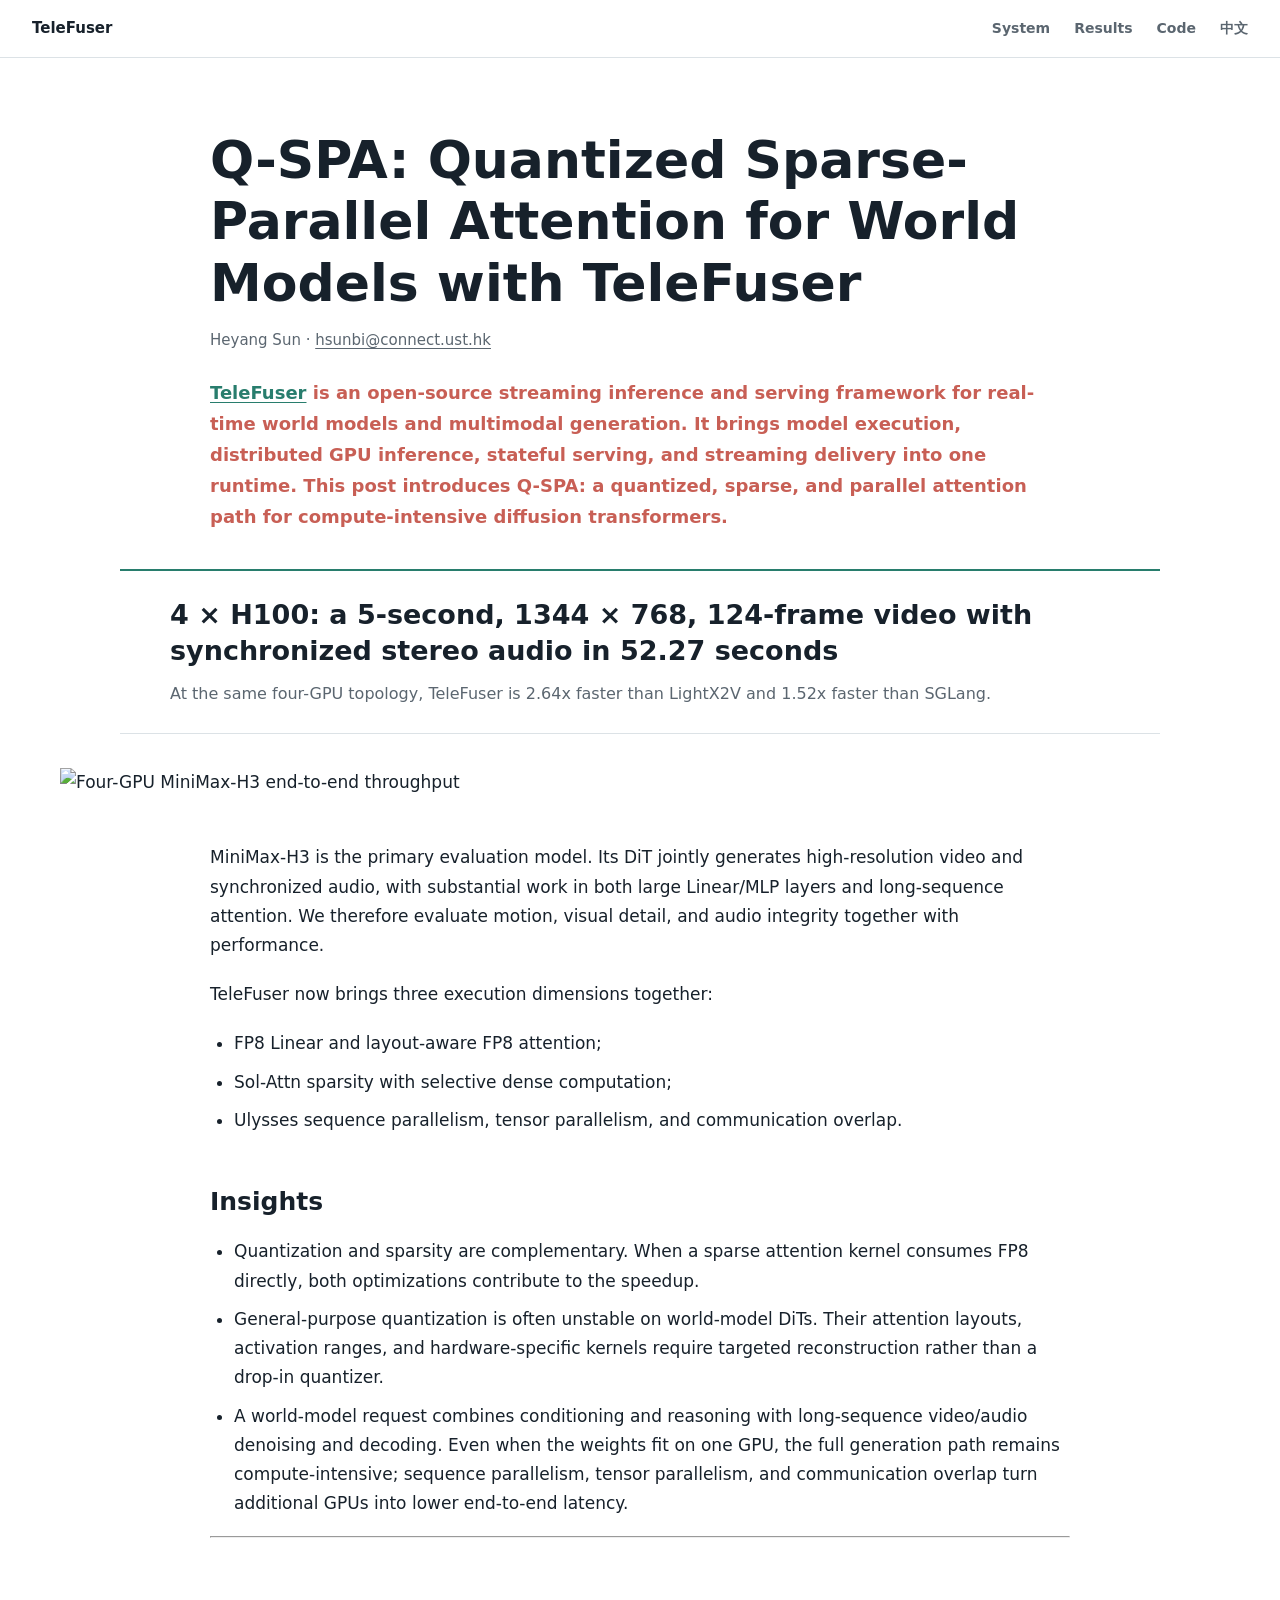
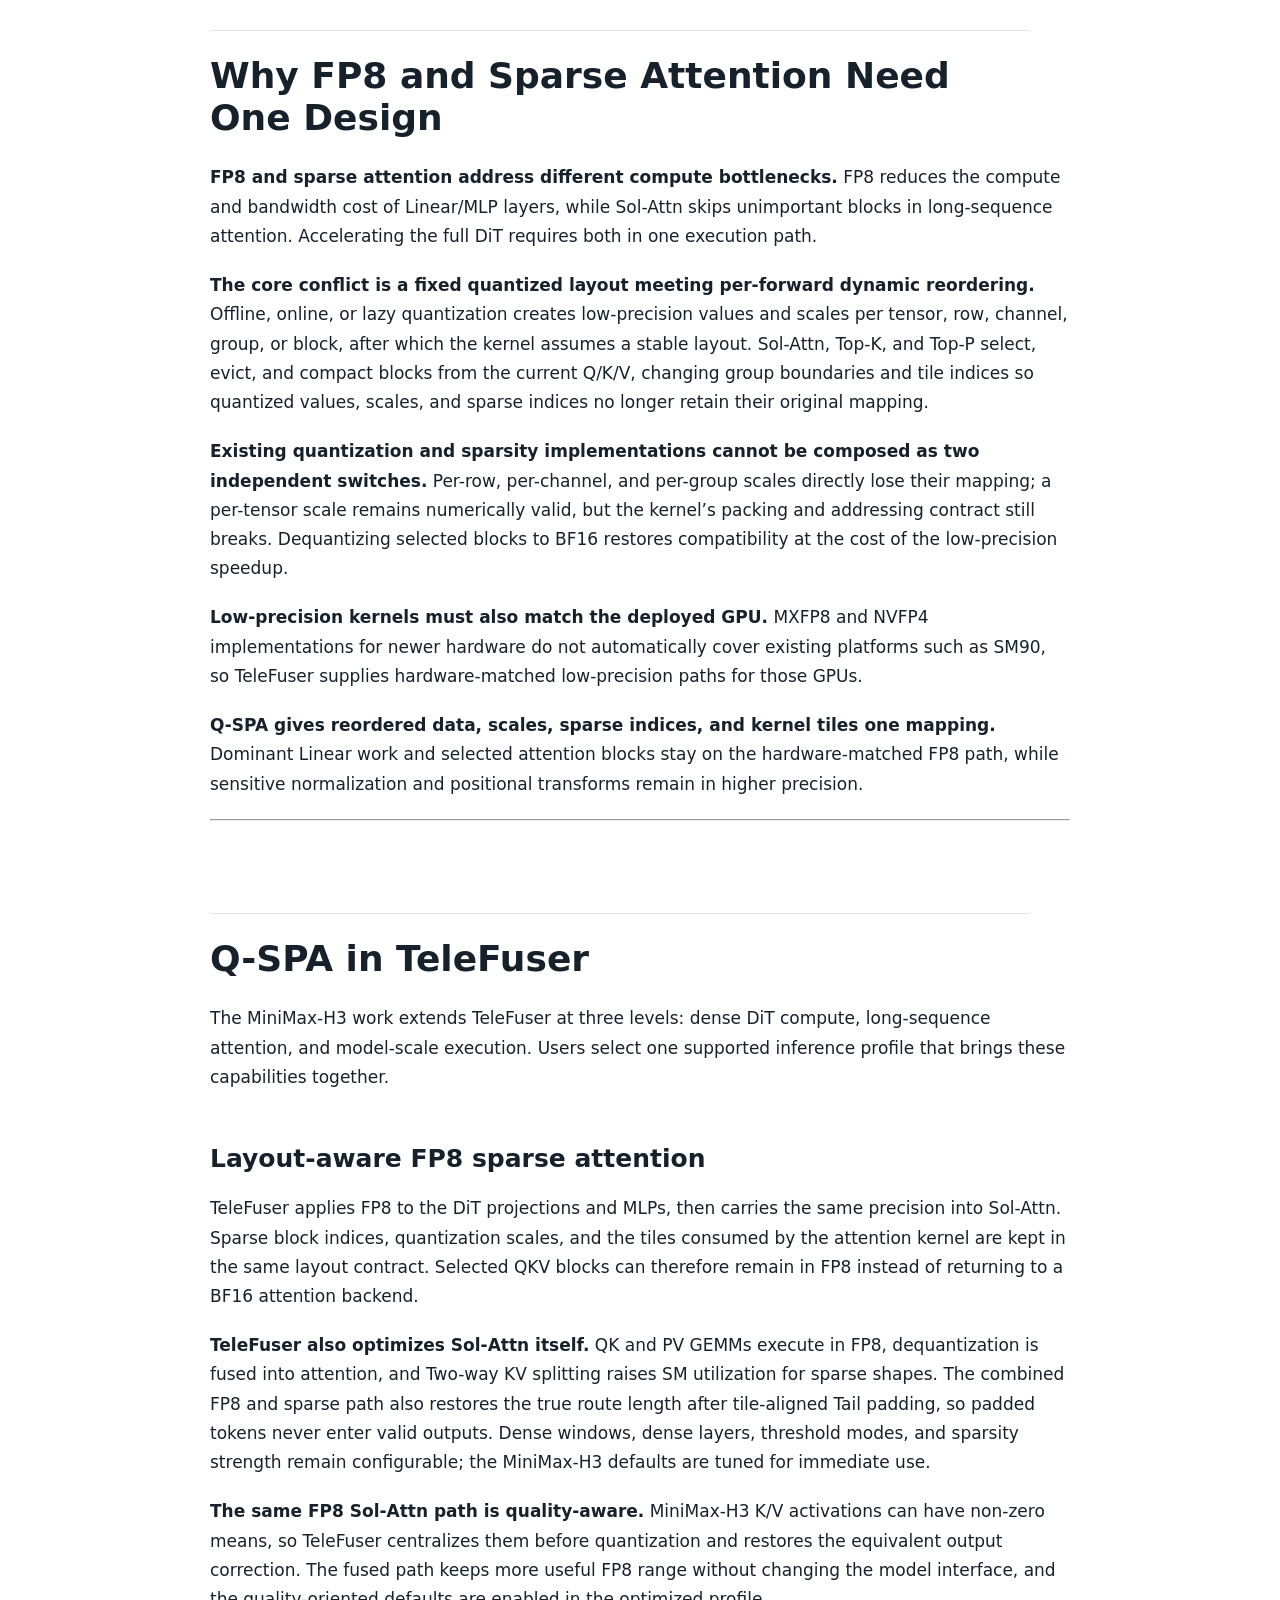
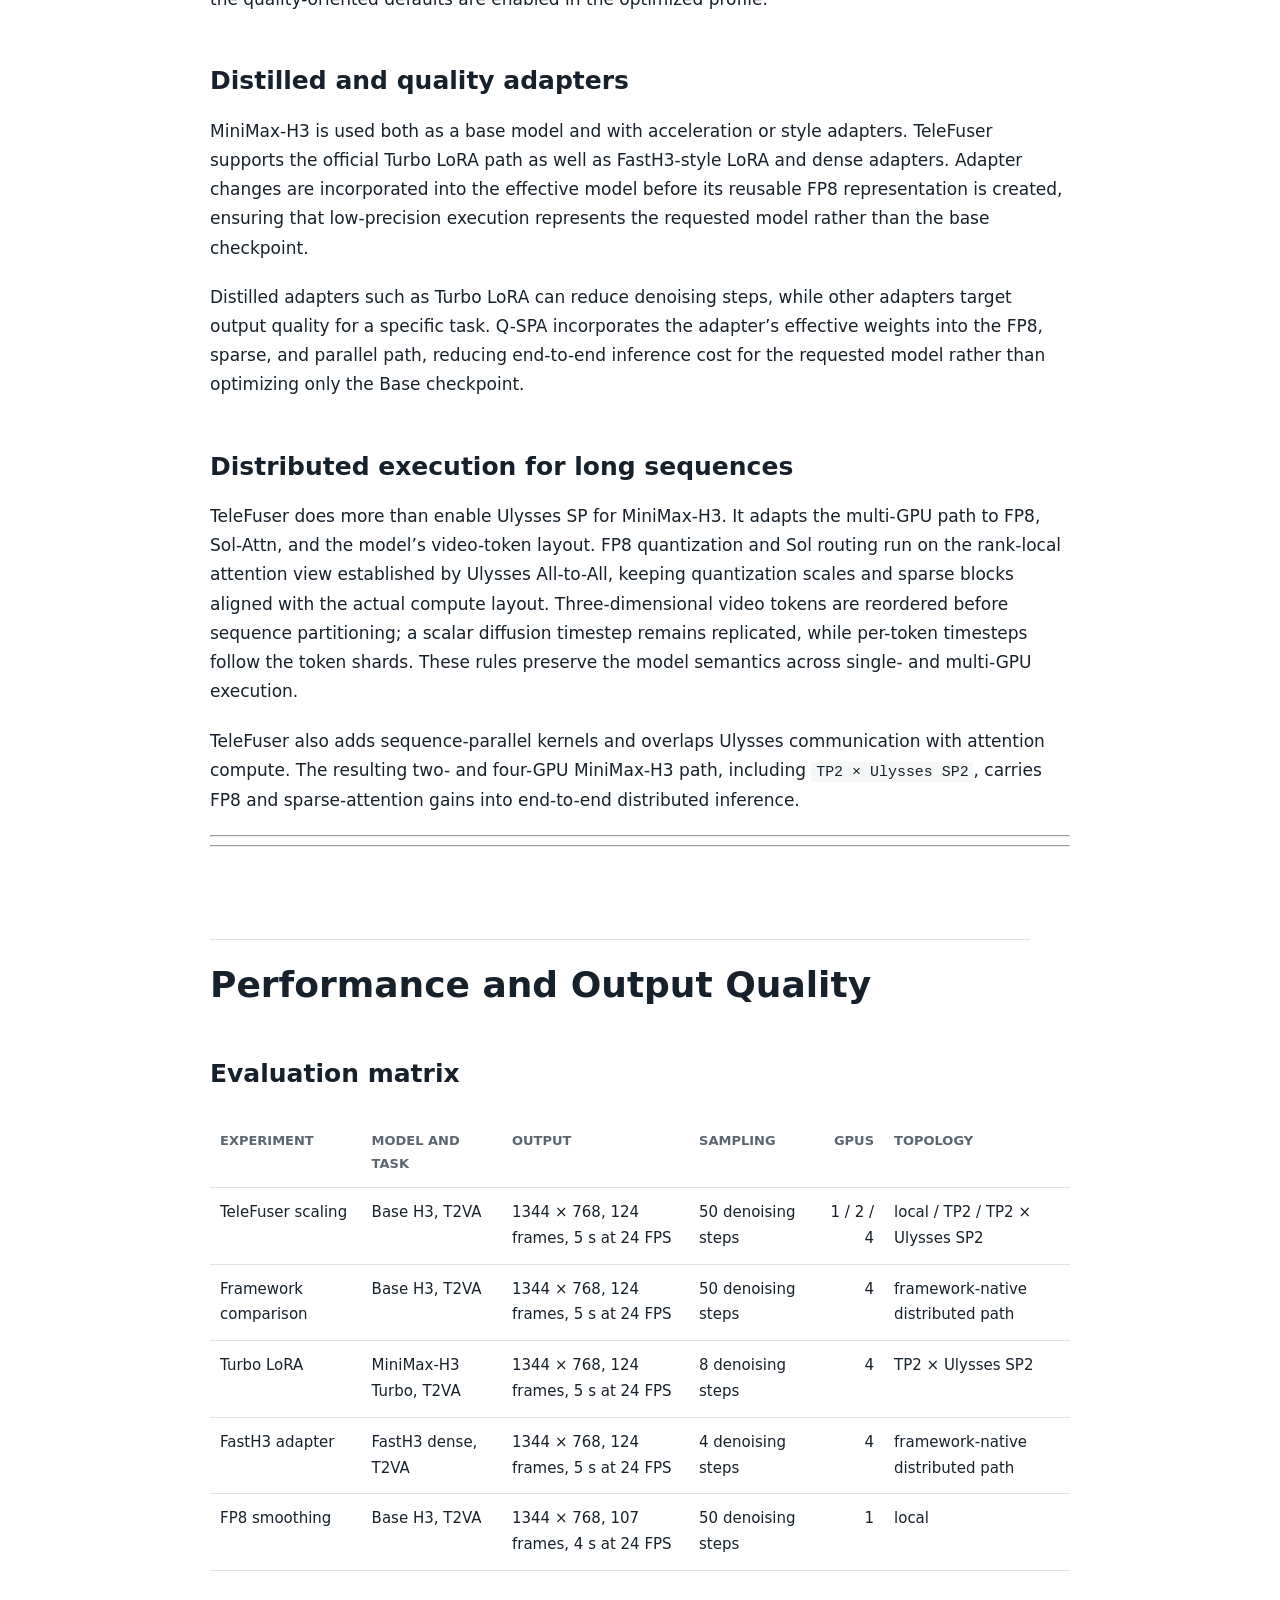
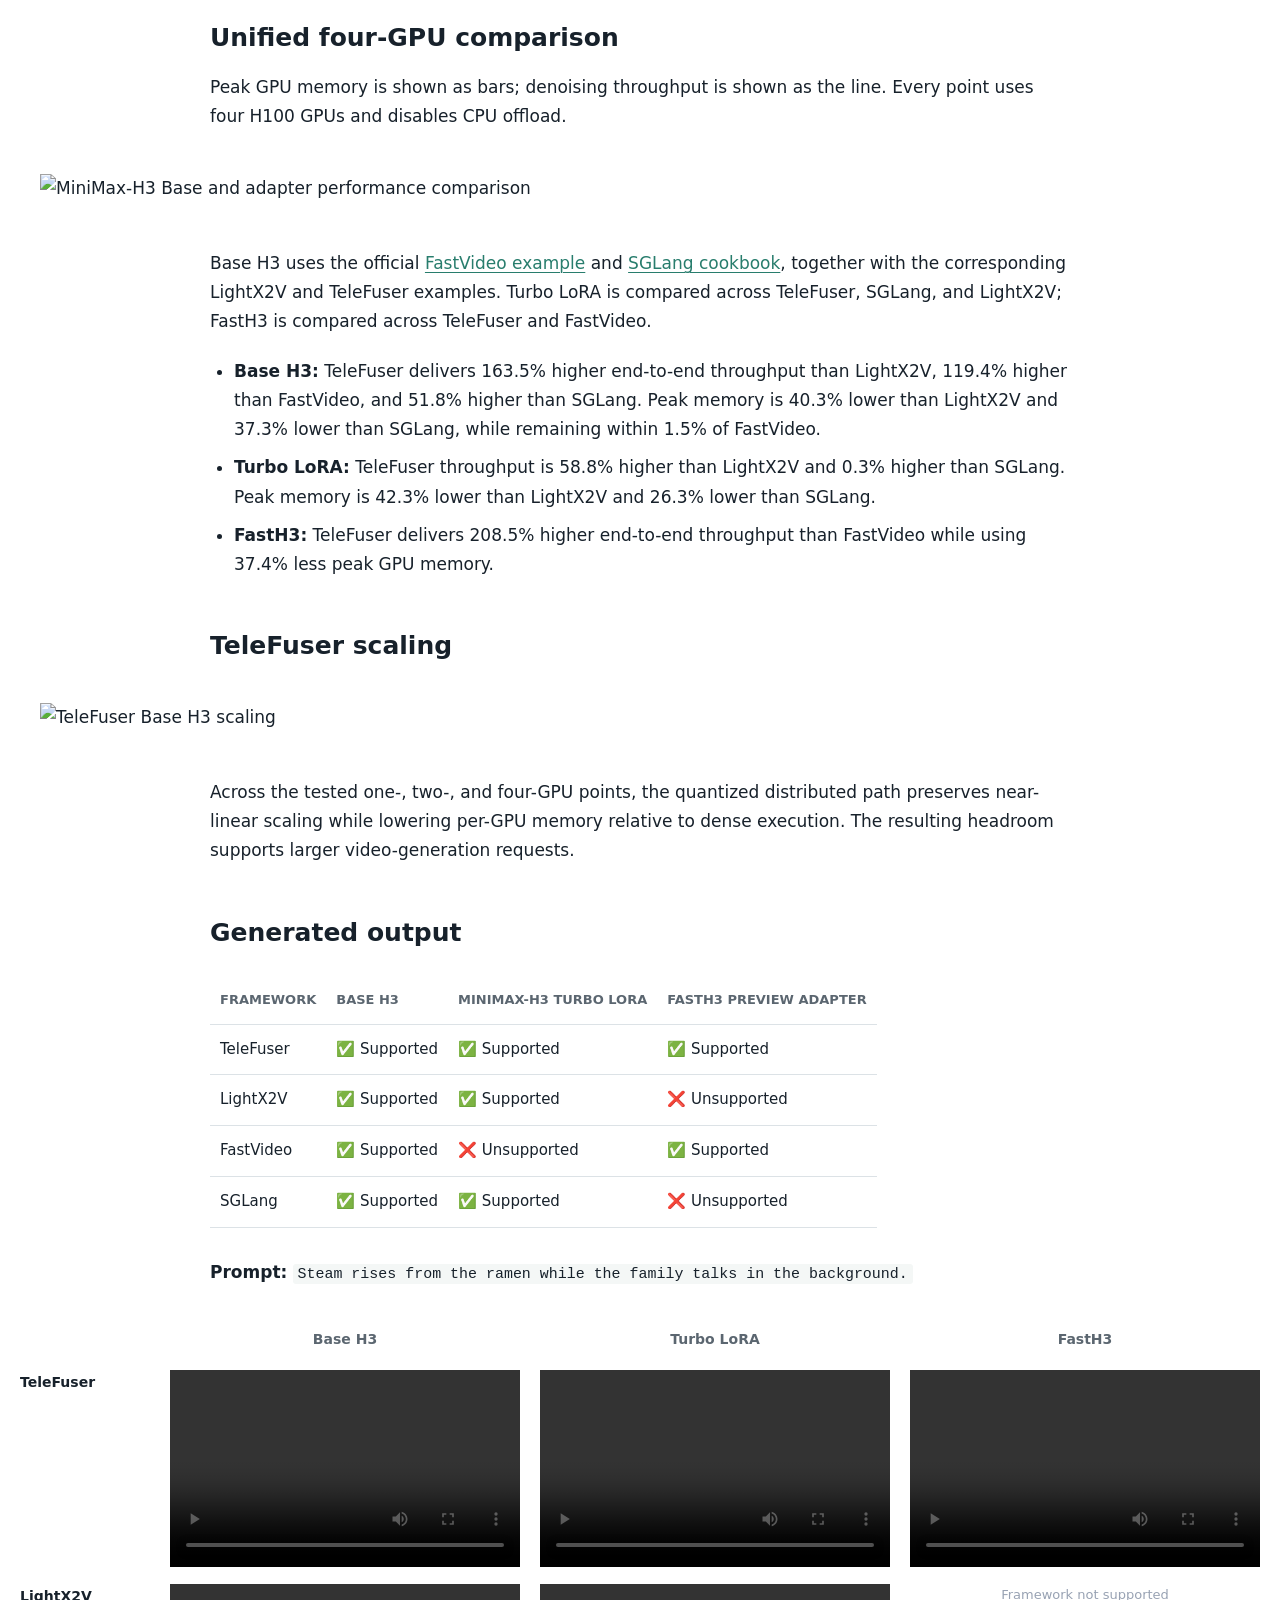
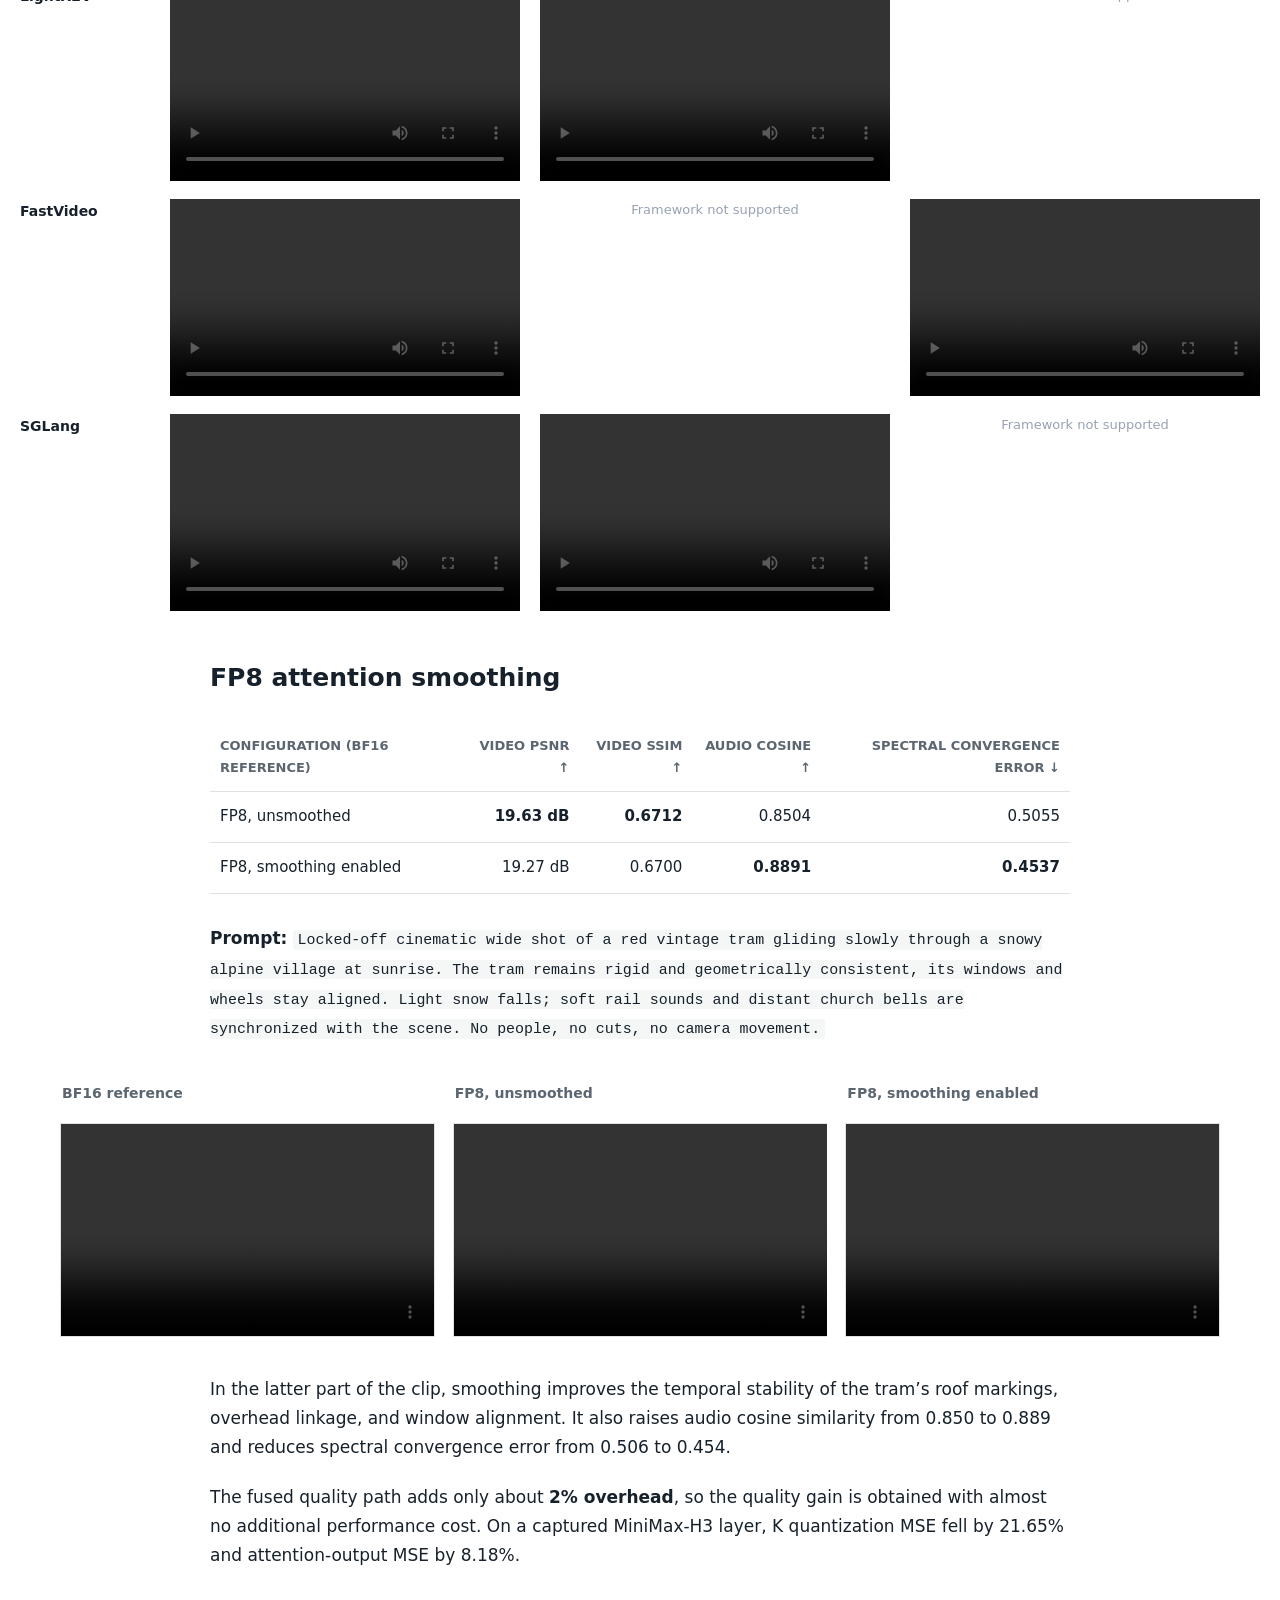
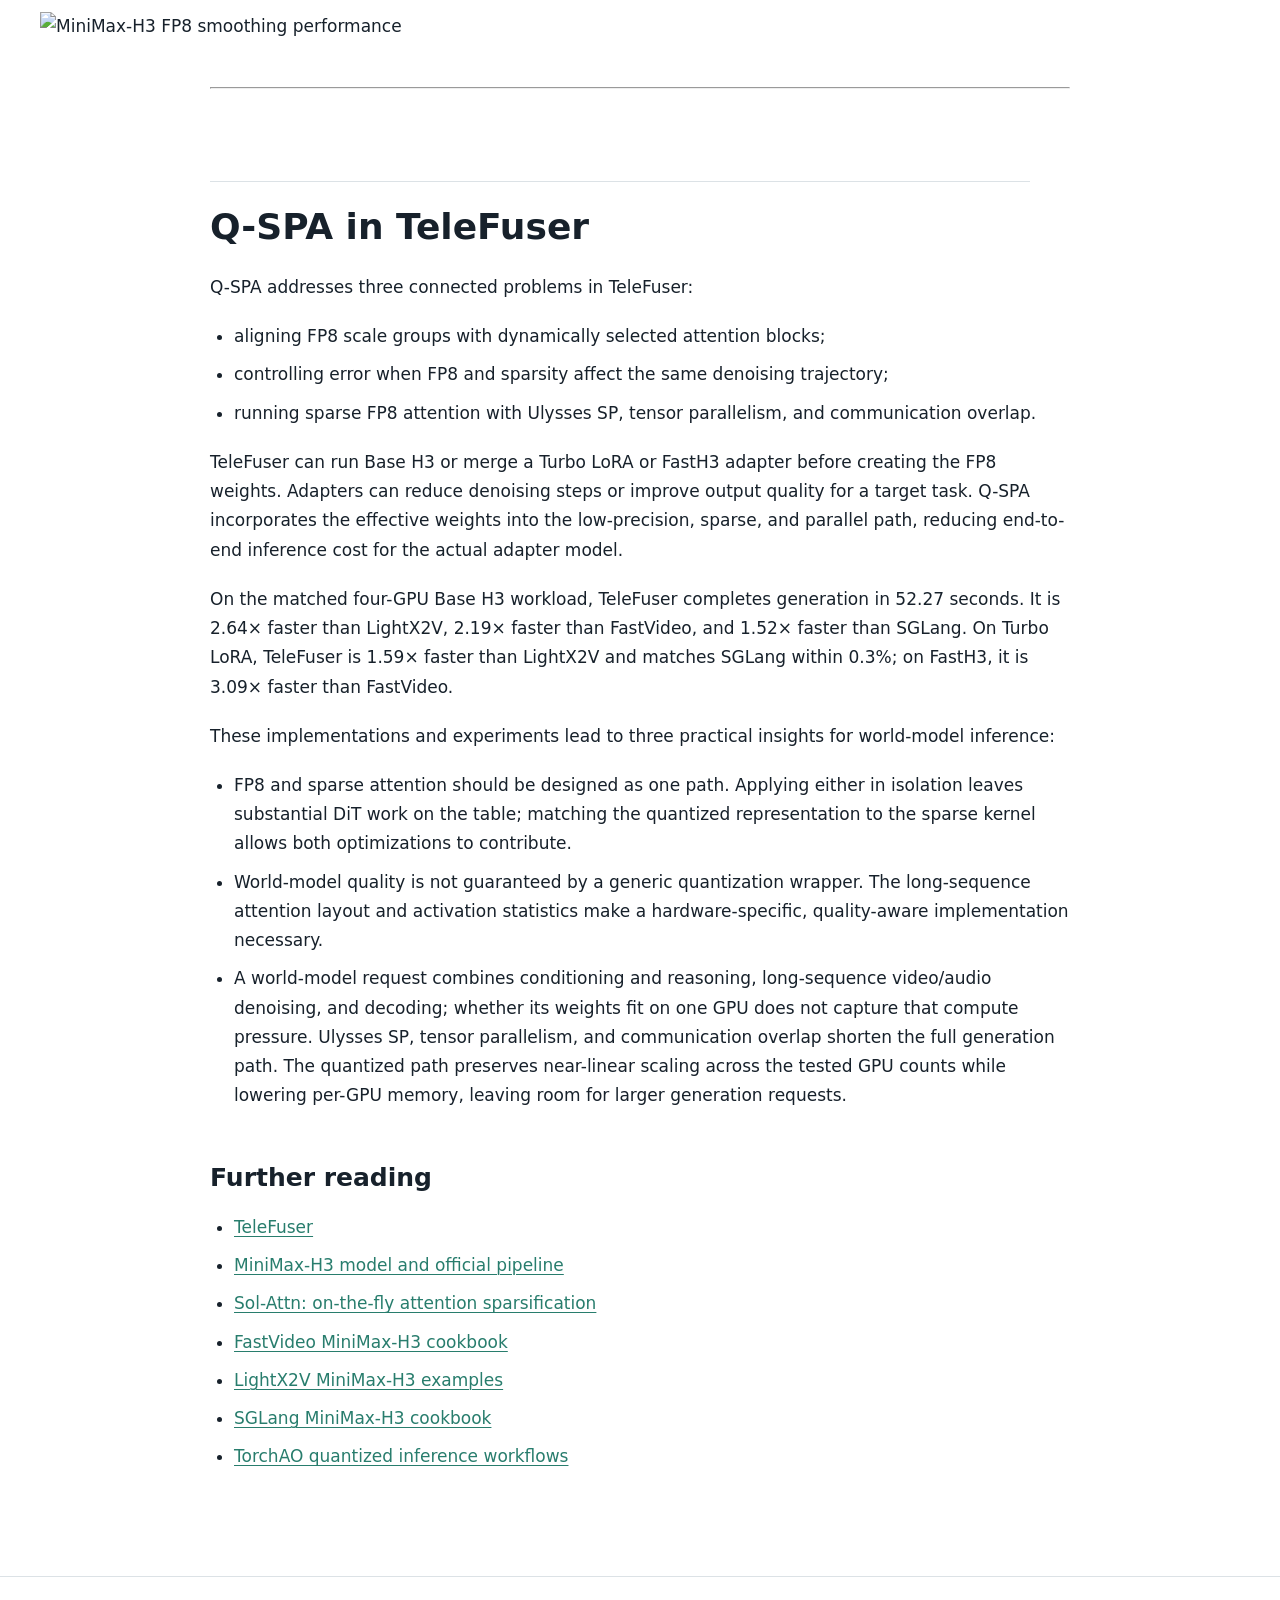
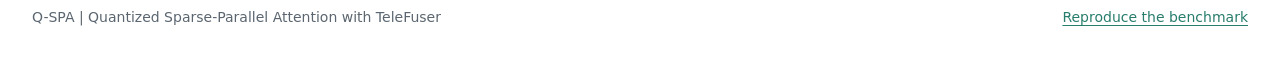
==== commit 4d029a34: "Fix Pages media assets and smoothing chart" ====
--- a/site/index.html
+++ b/site/index.html
@@ -33,7 +33,7 @@
   <span>At the same four-GPU topology, TeleFuser is 2.64x faster than LightX2V and 1.52x faster than SGLang.</span>
 </div>
 
-<p><img class="hero-throughput" src="../sections/00-introduction/assets/four-gpu-throughput.svg" alt="Four-GPU MiniMax-H3 end-to-end throughput"></p>
+<p><img class="hero-throughput" src=\"assets/four-gpu-throughput.svg\" alt="Four-GPU MiniMax-H3 end-to-end throughput"></p>
 <p>MiniMax-H3 is the primary evaluation model. Its DiT jointly generates
 high-resolution video and synchronized audio, with substantial work in both
 large Linear/MLP layers and long-sequence attention. We therefore evaluate
@@ -191,7 +191,7 @@
 <h2 id="unified-four-gpu-comparison">Unified four-GPU comparison</h2>
 <p>Peak GPU memory is shown as bars; denoising throughput is shown as the line.
 Every point uses four H100 GPUs and disables CPU offload.</p>
-<p><img alt="MiniMax-H3 Base and adapter performance comparison" src="../sections/04-evaluation/assets/all-workloads-performance.svg"></p>
+<p><img alt="MiniMax-H3 Base and adapter performance comparison" src="assets/all-workloads-performance.svg"></p>
 <p>Base H3 uses the official <a href="https://github.com/hao-ai-lab/FastVideo/blob/main/examples/inference/basic/basic_minimax_h3_t2v.py">FastVideo example</a> and <a href="https://github.com/sgl-project/sglang/blob/main/docs/cookbook/diffusion/MiniMax/MiniMax-H3.mdx">SGLang cookbook</a>, together with the corresponding LightX2V and TeleFuser examples. Turbo LoRA is compared across TeleFuser, SGLang, and LightX2V; FastH3 is compared across TeleFuser and FastVideo.</p>
 <ul>
 <li><strong>Base H3:</strong> TeleFuser delivers 163.5% higher end-to-end throughput than LightX2V, 119.4% higher than FastVideo, and 51.8% higher than SGLang. Peak memory is 40.3% lower than LightX2V and 37.3% lower than SGLang, while remaining within 1.5% of FastVideo.</li>
@@ -199,7 +199,7 @@
 <li><strong>FastH3:</strong> TeleFuser delivers 208.5% higher end-to-end throughput than FastVideo while using 37.4% less peak GPU memory.</li>
 </ul>
 <h2 id="telefuser-scaling">TeleFuser scaling</h2>
-<p><img alt="TeleFuser Base H3 scaling" src="../sections/04-evaluation/assets/base-scaling.svg"></p>
+<p><img alt="TeleFuser Base H3 scaling" src="assets/base-scaling.svg"></p>
 <p>Across the tested one-, two-, and four-GPU points, the quantized distributed
 path preserves near-linear scaling while lowering per-GPU memory relative to
 dense execution. The resulting headroom supports larger video-generation
@@ -249,23 +249,23 @@
   <div class="video-matrix-heading">FastH3</div>
 
   <div class="video-matrix-label">TeleFuser</div>
-  <figure><video controls playsinline preload="metadata" src="../sections/04-evaluation/assets/telefuser-base-h3.mp4" data-result-slot="telefuser-base-h3"></video></figure>
-  <figure><video controls playsinline preload="metadata" src="../sections/04-evaluation/assets/turbo-telefuser.mp4" data-result-slot="turbo-telefuser"></video></figure>
-  <figure><video controls playsinline preload="metadata" src="../sections/04-evaluation/assets/telefuser-primary.mp4" data-result-slot="telefuser-primary"></video></figure>
+  <figure><video controls playsinline preload="metadata" src="assets/telefuser-base-h3.mp4" data-result-slot="telefuser-base-h3"></video></figure>
+  <figure><video controls playsinline preload="metadata" src="assets/turbo-telefuser.mp4" data-result-slot="turbo-telefuser"></video></figure>
+  <figure><video controls playsinline preload="metadata" src="assets/telefuser-primary.mp4" data-result-slot="telefuser-primary"></video></figure>
 
   <div class="video-matrix-label">LightX2V</div>
-  <figure><video controls playsinline preload="metadata" src="../sections/04-evaluation/assets/lightx2v-base-h3.mp4" data-result-slot="lightx2v-base-h3"></video></figure>
-  <figure><video controls playsinline preload="metadata" src="../sections/04-evaluation/assets/turbo-lightx2v.mp4" data-result-slot="turbo-lightx2v"></video></figure>
+  <figure><video controls playsinline preload="metadata" src="assets/lightx2v-base-h3.mp4" data-result-slot="lightx2v-base-h3"></video></figure>
+  <figure><video controls playsinline preload="metadata" src="assets/turbo-lightx2v.mp4" data-result-slot="turbo-lightx2v"></video></figure>
   <div class="video-matrix-empty">Framework not supported</div>
 
   <div class="video-matrix-label">FastVideo</div>
-  <figure><video controls playsinline preload="metadata" src="../sections/04-evaluation/assets/fastvideo-base-h3.mp4" data-result-slot="fastvideo-base-h3"></video></figure>
+  <figure><video controls playsinline preload="metadata" src="assets/fastvideo-base-h3.mp4" data-result-slot="fastvideo-base-h3"></video></figure>
   <div class="video-matrix-empty">Framework not supported</div>
-  <figure><video controls playsinline preload="metadata" src="../sections/04-evaluation/assets/fastvideo-primary.mp4" data-result-slot="fastvideo-primary"></video></figure>
+  <figure><video controls playsinline preload="metadata" src="assets/fastvideo-primary.mp4" data-result-slot="fastvideo-primary"></video></figure>
 
   <div class="video-matrix-label">SGLang</div>
-  <figure><video controls playsinline preload="metadata" src="../sections/04-evaluation/assets/sglang-base-h3.mp4" data-result-slot="sglang-base-h3"></video></figure>
-  <figure><video controls playsinline preload="metadata" src="../sections/04-evaluation/assets/turbo-sglang.mp4" data-result-slot="turbo-sglang"></video></figure>
+  <figure><video controls playsinline preload="metadata" src="assets/sglang-base-h3.mp4" data-result-slot="sglang-base-h3"></video></figure>
+  <figure><video controls playsinline preload="metadata" src="assets/turbo-sglang.mp4" data-result-slot="turbo-sglang"></video></figure>
   <div class="video-matrix-empty">Framework not supported</div>
 </div>
 
@@ -299,9 +299,9 @@
 </table>
 <p><strong>Prompt:</strong> <code>Locked-off cinematic wide shot of a red vintage tram gliding slowly through a snowy alpine village at sunrise. The tram remains rigid and geometrically consistent, its windows and wheels stay aligned. Light snow falls; soft rail sounds and distant church bells are synchronized with the scene. No people, no cuts, no camera movement.</code></p>
 <div class="video-grid video-grid-three" data-sync-group="smoothing">
-  <figure><figcaption>BF16 reference</figcaption><video controls playsinline preload="metadata" src="../sections/04-evaluation/assets/bf16-fa4.mp4" data-result-slot="bf16-quality"></video></figure>
-  <figure><figcaption>FP8, unsmoothed</figcaption><video controls playsinline preload="metadata" src="../sections/04-evaluation/assets/fp8-sol-unsmoothed.mp4" data-result-slot="fp8-unsmoothed"></video></figure>
-  <figure><figcaption>FP8, smoothing enabled</figcaption><video controls playsinline preload="metadata" src="../sections/04-evaluation/assets/fp8-sol-smoothed.mp4" data-result-slot="fp8-smoothed"></video></figure>
+  <figure><figcaption>BF16 reference</figcaption><video controls playsinline preload="metadata" src="assets/bf16-fa4.mp4" data-result-slot="bf16-quality"></video></figure>
+  <figure><figcaption>FP8, unsmoothed</figcaption><video controls playsinline preload="metadata" src="assets/fp8-sol-unsmoothed.mp4" data-result-slot="fp8-unsmoothed"></video></figure>
+  <figure><figcaption>FP8, smoothing enabled</figcaption><video controls playsinline preload="metadata" src="assets/fp8-sol-smoothed.mp4" data-result-slot="fp8-smoothed"></video></figure>
 </div>
 
 <p>In the latter part of the clip, smoothing improves the temporal stability of
@@ -311,7 +311,7 @@
 <p>The fused quality path adds only about <strong>2% overhead</strong>, so the quality gain is
 obtained with almost no additional performance cost. On a captured MiniMax-H3
 layer, K quantization MSE fell by 21.65% and attention-output MSE by 8.18%.</p>
-<p><img alt="MiniMax-H3 FP8 smoothing performance" src="../sections/04-evaluation/assets/smoothing-performance.svg"></p>
+<p><img alt="MiniMax-H3 FP8 smoothing performance" src="assets/smoothing-performance.svg"></p>
 <hr>
 <h1 id="q-spa-in-telefuser">Q-SPA in TeleFuser</h1>
 <p>Q-SPA addresses three connected problems in TeleFuser:</p>
